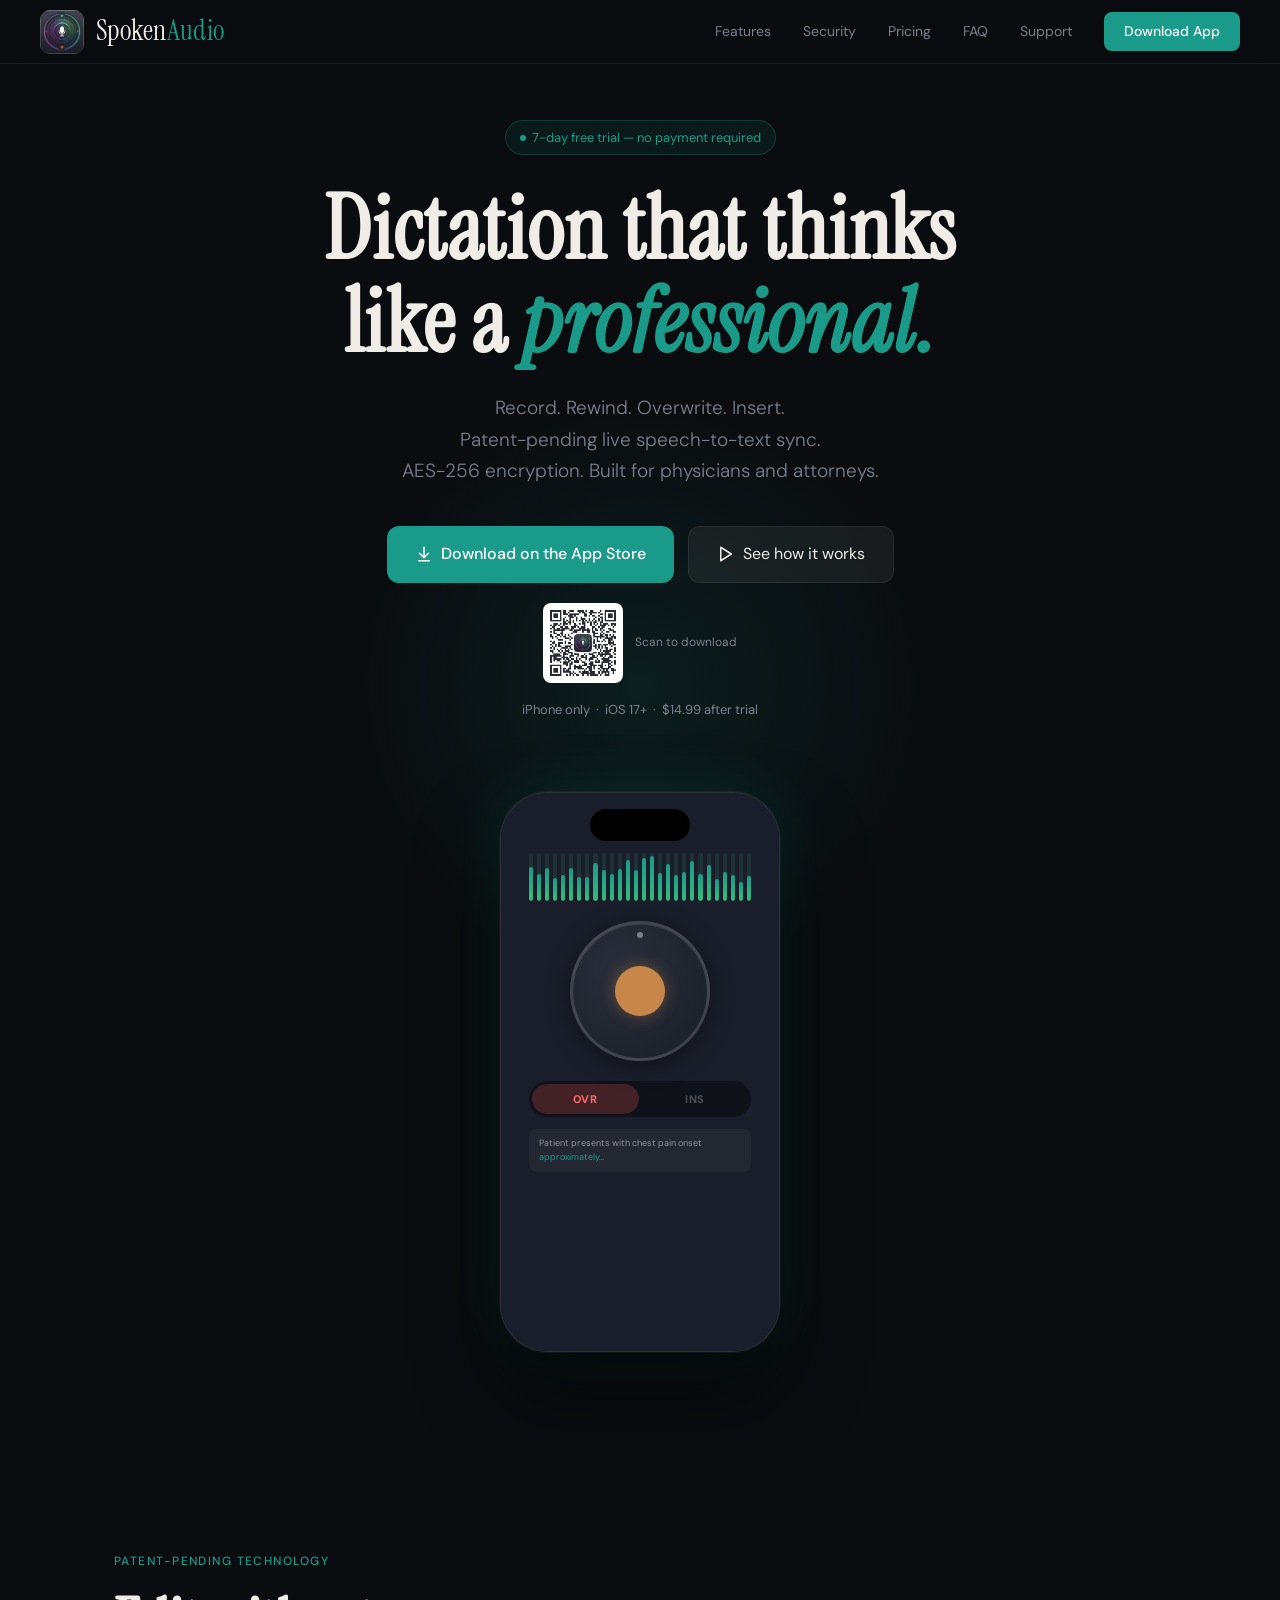
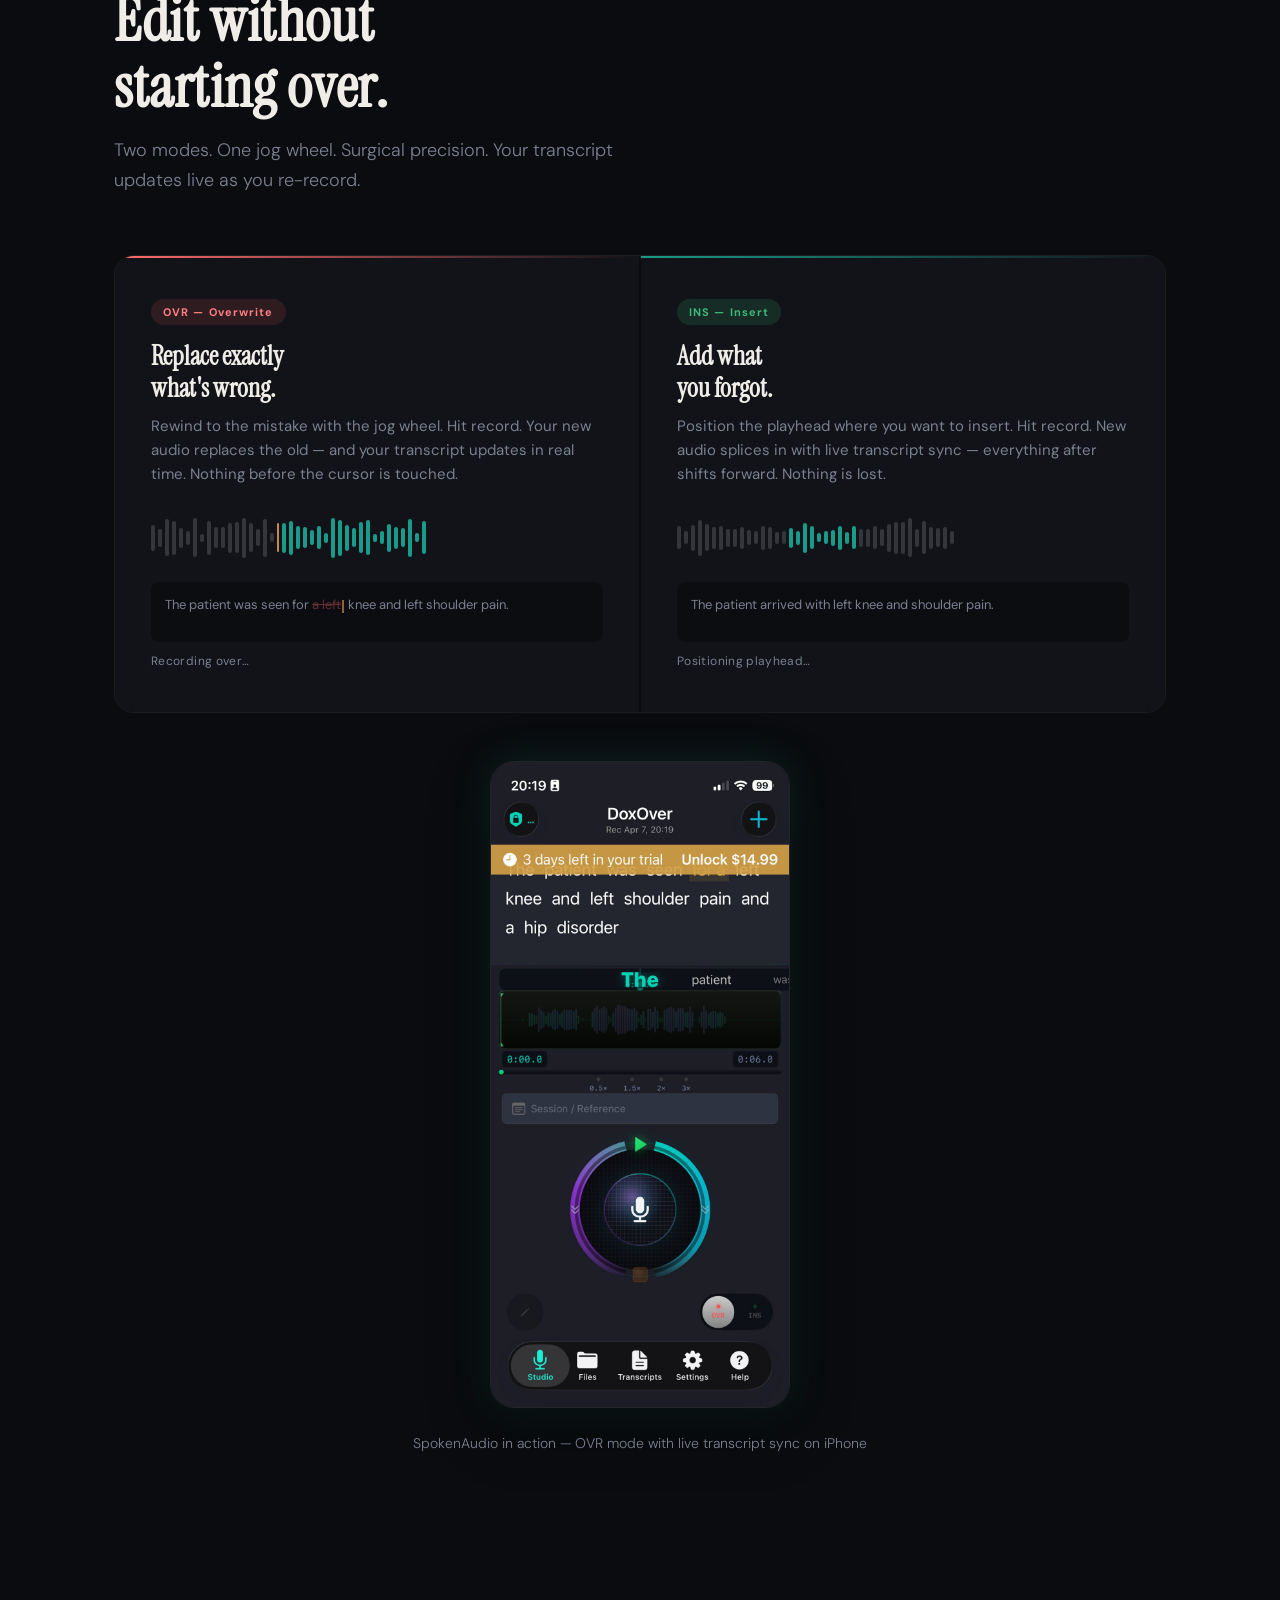
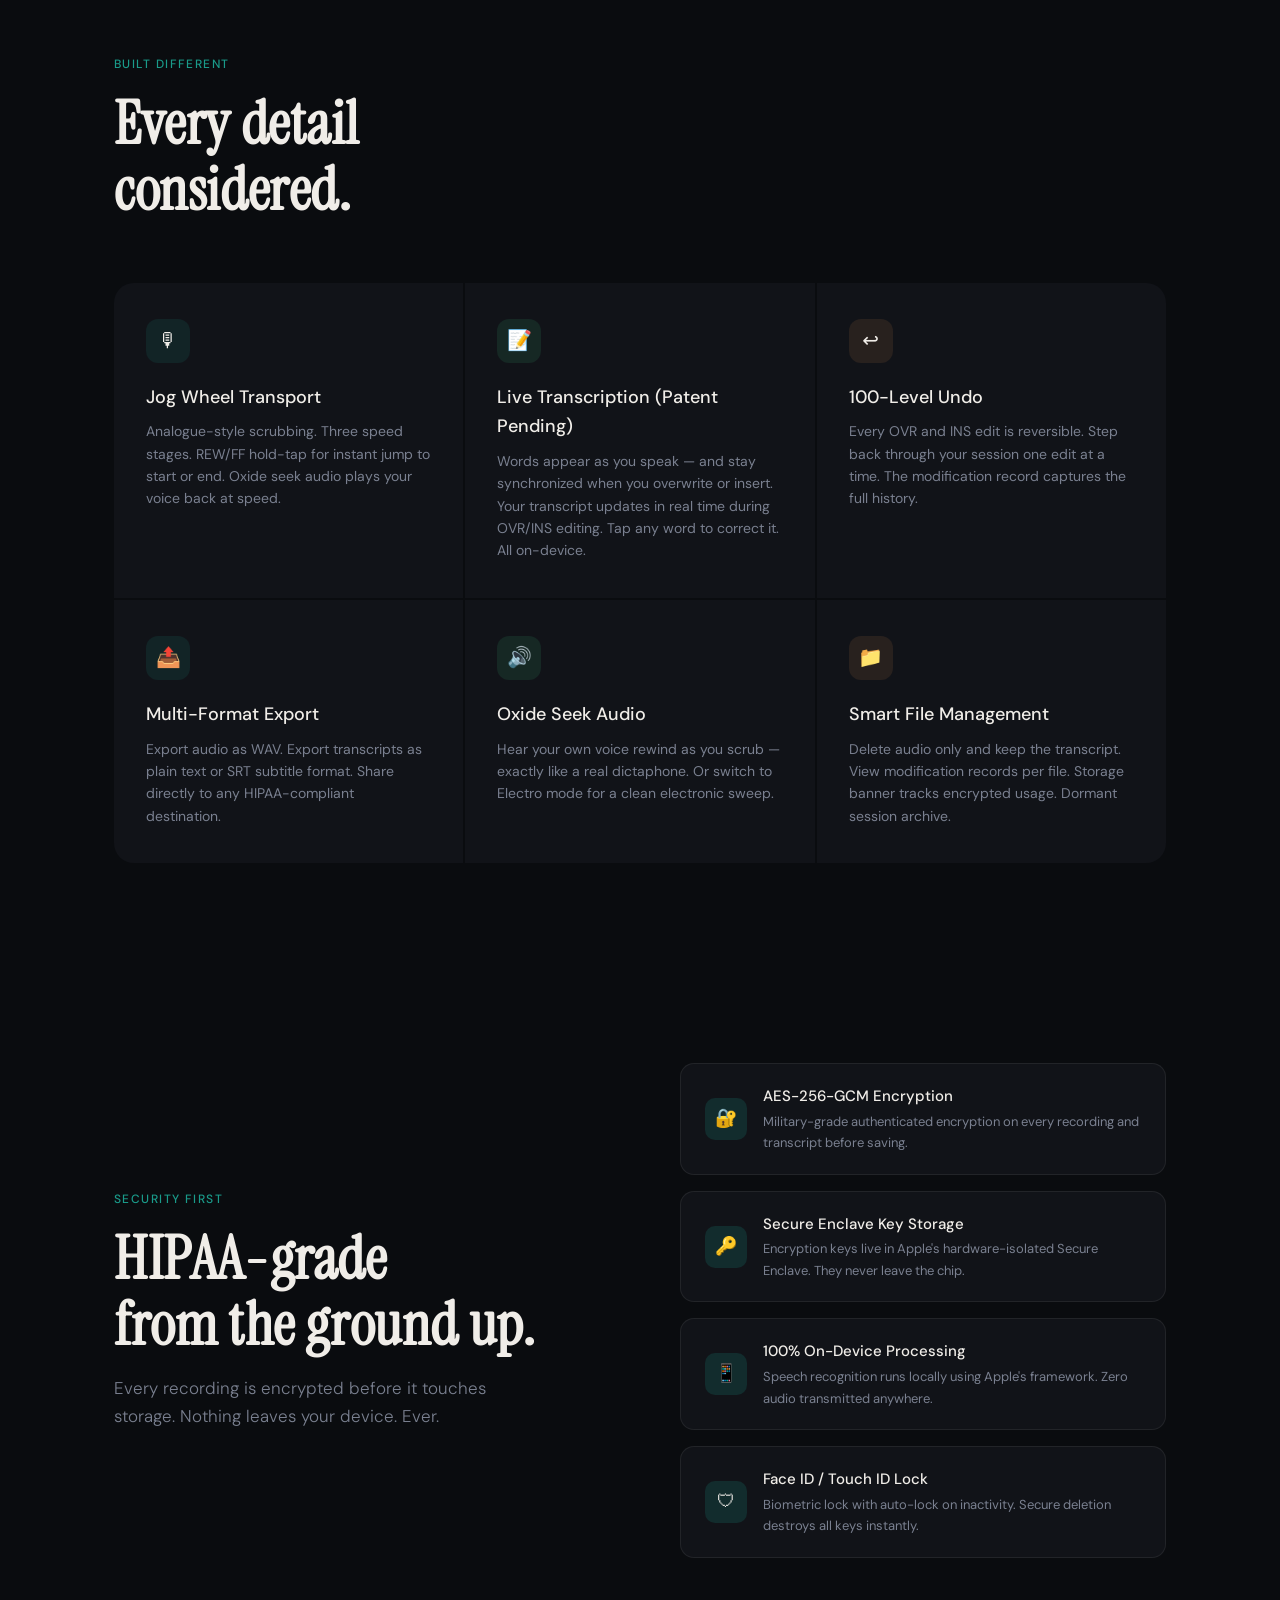
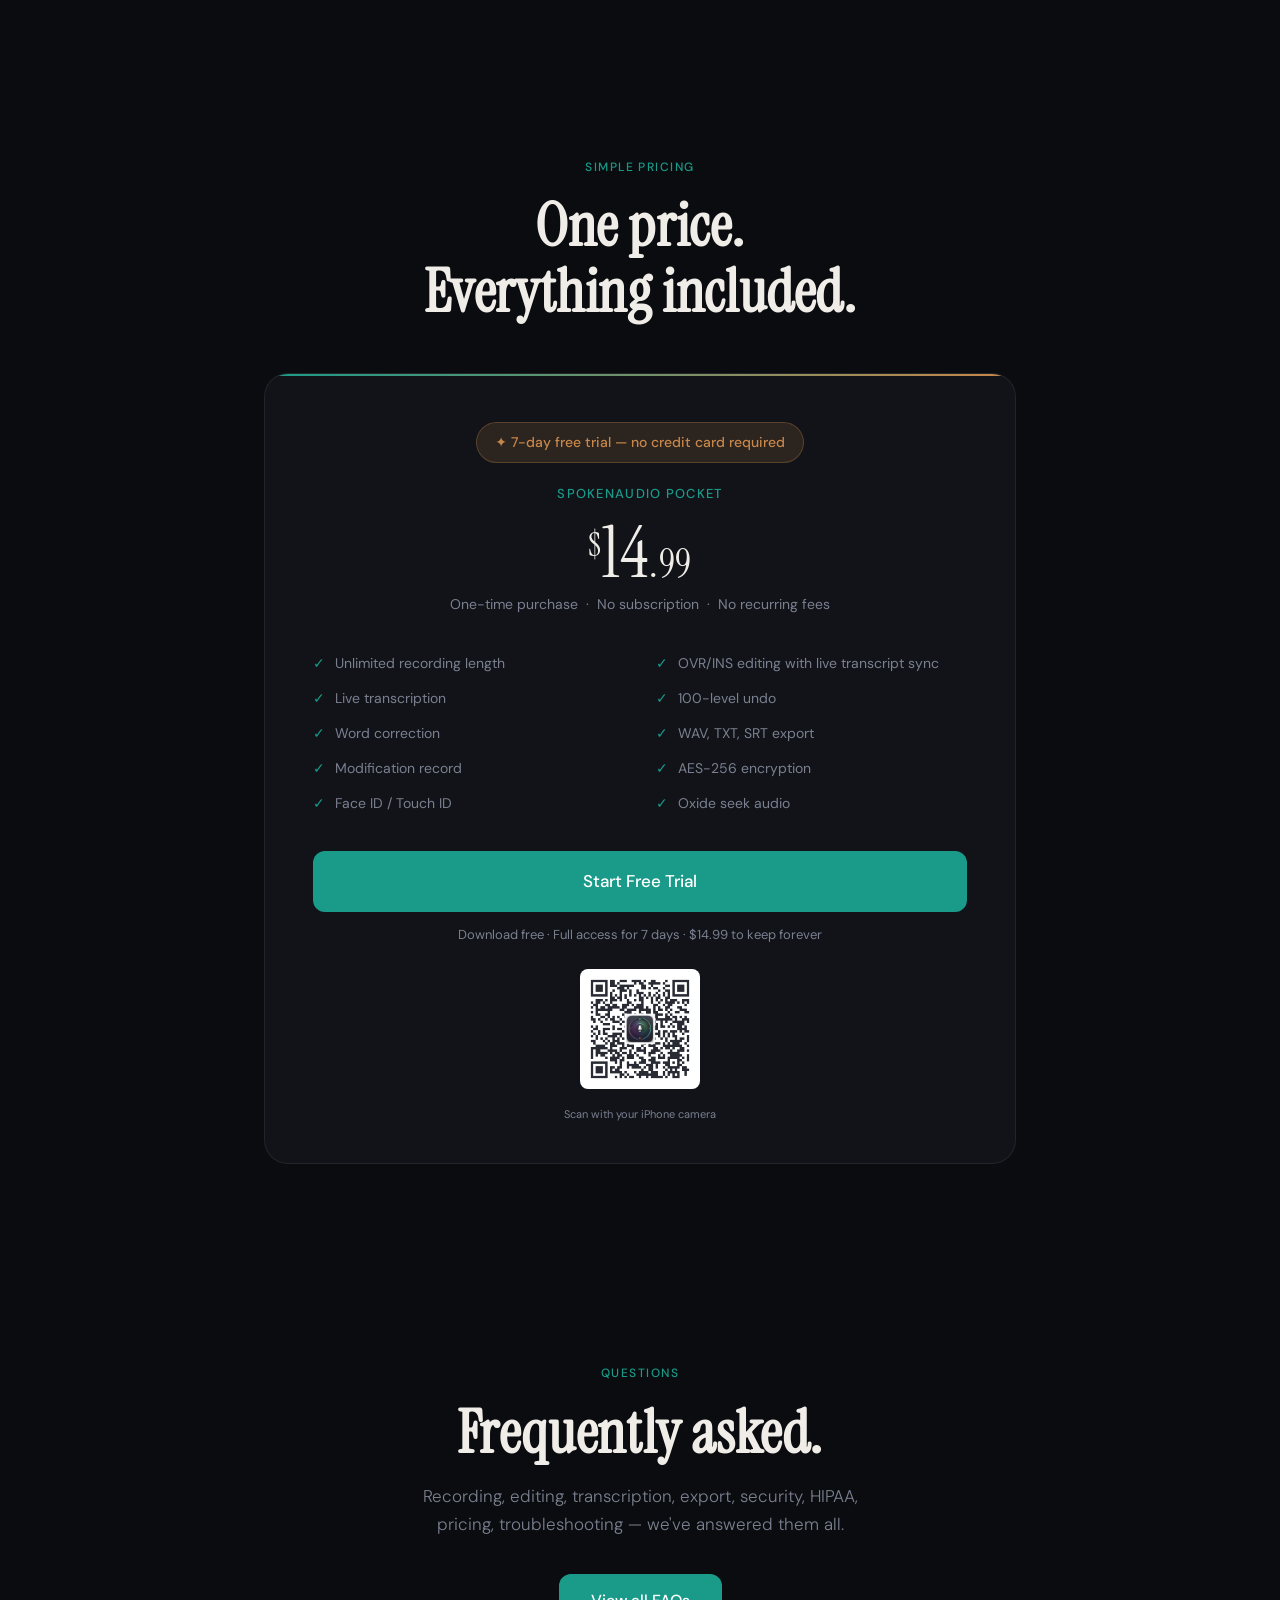
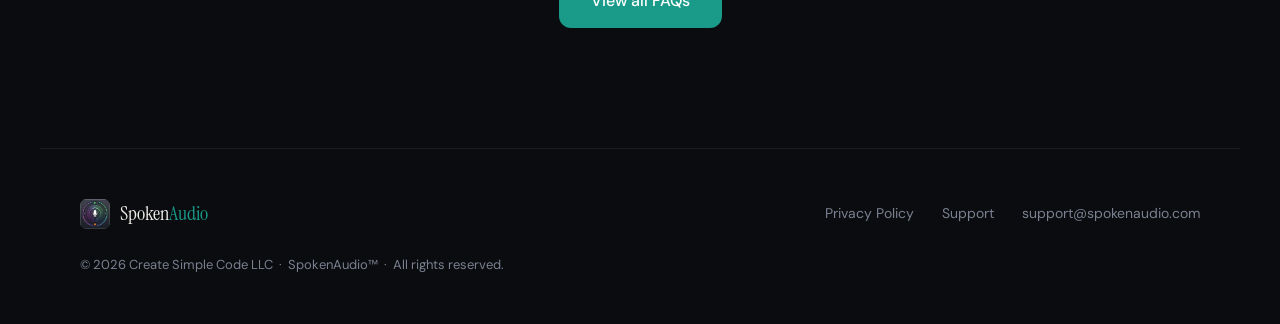
==== index.html @ bec2d65c "Add files via upload" ====
<!DOCTYPE html>
<html lang="en">
<head>
<meta charset="UTF-8">
<meta name="viewport" content="width=device-width, initial-scale=1.0">
<title>SpokenAudio — Secure Dictation & Live Transcript</title>
<meta name="description" content="Professional voice dictation with patent-pending OVR/INS editing, live transcription, and AES-256 encryption. Built for physicians and attorneys. Free 7-day trial.">
<link rel="preconnect" href="https://fonts.googleapis.com">
<link rel="preconnect" href="https://fonts.gstatic.com" crossorigin>
<link href="https://fonts.googleapis.com/css2?family=Instrument+Serif:ital@0;1&family=DM+Sans:ital,opsz,wght@0,9..40,300;0,9..40,400;0,9..40,500;1,9..40,300&display=swap" rel="stylesheet">
<style>
*, *::before, *::after { box-sizing: border-box; margin: 0; padding: 0; }

:root {
  --bg:        #0a0c0f;
  --surface:   #111318;
  --surface2:  #181c24;
  --border:    rgba(255,255,255,0.07);
  --text:      #f0ede8;
  --muted:     #7a8090;
  --teal:      #1a9b8a;
  --teal-glow: rgba(26,155,138,0.18);
  --copper:    #c8874a;
  --copper-glow: rgba(200,135,74,0.15);
  --emerald:   #3db87a;
  --navy:      #1a2b4a;
  --serif:     'Instrument Serif', Georgia, serif;
  --sans:      'DM Sans', system-ui, sans-serif;
}

html { scroll-behavior: smooth; }

body {
  background: var(--bg);
  color: var(--text);
  font-family: var(--sans);
  font-size: 17px;
  line-height: 1.65;
  overflow-x: hidden;
}

/* ── NAV ── */
nav {
  position: fixed; top: 0; left: 0; right: 0; z-index: 100;
  display: flex; align-items: center; justify-content: space-between;
  padding: 0 40px;
  height: 64px;
  background: rgba(10,12,15,0.82);
  backdrop-filter: blur(20px);
  border-bottom: 1px solid var(--border);
}
.nav-logo {
  font-family: var(--serif);
  font-size: 28px;
  color: var(--text);
  text-decoration: none;
  letter-spacing: 0.01em;
  display: flex;
  align-items: center;
  gap: 12px;
}
.nav-logo img {
  width: 44px;
  height: 44px;
  border-radius: 10px;
}
.nav-logo span span { color: var(--teal); }
.nav-links { display: flex; gap: 32px; align-items: center; }
.nav-links a {
  color: var(--muted);
  text-decoration: none;
  font-size: 14px;
  font-weight: 400;
  transition: color 0.2s;
}
.nav-links a:hover { color: var(--text); }
.nav-cta {
  background: var(--teal) !important;
  color: #fff !important;
  padding: 8px 20px;
  border-radius: 8px;
  font-weight: 500 !important;
  font-size: 14px !important;
  transition: opacity 0.2s !important;
}
.nav-cta:hover { opacity: 0.85; }

/* ── HERO ── */
.hero {
  min-height: 100vh;
  display: flex;
  flex-direction: column;
  align-items: center;
  justify-content: center;
  text-align: center;
  padding: 120px 24px 80px;
  position: relative;
  overflow: hidden;
}

.hero-glow {
  position: absolute;
  width: 600px; height: 600px;
  border-radius: 50%;
  background: radial-gradient(circle, rgba(26,155,138,0.12) 0%, transparent 70%);
  top: 50%; left: 50%;
  transform: translate(-50%, -55%);
  pointer-events: none;
}

.hero-badge {
  display: inline-flex;
  align-items: center;
  gap: 6px;
  background: rgba(26,155,138,0.1);
  border: 1px solid rgba(26,155,138,0.25);
  border-radius: 100px;
  padding: 6px 14px;
  font-size: 13px;
  color: var(--teal);
  margin-bottom: 28px;
  animation: fadeUp 0.6s ease both;
}
.hero-badge::before {
  content: '';
  width: 6px; height: 6px;
  border-radius: 50%;
  background: var(--teal);
  animation: pulse 2s infinite;
}
@keyframes pulse {
  0%, 100% { opacity: 1; transform: scale(1); }
  50% { opacity: 0.5; transform: scale(0.8); }
}

h1 {
  font-family: var(--serif);
  font-size: clamp(48px, 7vw, 88px);
  line-height: 1.05;
  letter-spacing: 0.01em;
  color: var(--text);
  max-width: 820px;
  animation: fadeUp 0.7s 0.1s ease both;
}
h1 em {
  font-style: italic;
  color: var(--teal);
}

.hero-sub {
  font-size: 19px;
  color: var(--muted);
  max-width: 540px;
  margin: 24px auto 0;
  font-weight: 300;
  animation: fadeUp 0.7s 0.2s ease both;
}

.hero-actions {
  display: flex;
  gap: 14px;
  margin-top: 40px;
  justify-content: center;
  flex-wrap: wrap;
  animation: fadeUp 0.7s 0.3s ease both;
}

.btn-primary {
  display: inline-flex;
  align-items: center;
  gap: 8px;
  background: var(--teal);
  color: #fff;
  padding: 14px 28px;
  border-radius: 12px;
  font-size: 16px;
  font-weight: 500;
  text-decoration: none;
  transition: transform 0.2s, box-shadow 0.2s;
  box-shadow: 0 0 0 0 var(--teal-glow);
}
.btn-primary:hover {
  transform: translateY(-2px);
  box-shadow: 0 8px 32px rgba(26,155,138,0.3);
}
.btn-secondary {
  display: inline-flex;
  align-items: center;
  gap: 8px;
  background: rgba(255,255,255,0.06);
  border: 1px solid var(--border);
  color: var(--text);
  padding: 14px 28px;
  border-radius: 12px;
  font-size: 16px;
  font-weight: 400;
  text-decoration: none;
  transition: background 0.2s;
}
.btn-secondary:hover { background: rgba(255,255,255,0.1); }

.hero-qr {
  display: flex;
  align-items: center;
  gap: 12px;
  margin-top: 20px;
  animation: fadeUp 0.7s 0.35s ease both;
}
.hero-qr img {
  width: 80px;
  height: 80px;
  border-radius: 8px;
  background: #fff;
  padding: 4px;
}
.hero-qr span {
  font-size: 12px;
  color: var(--muted);
}
@media (max-width: 768px) {
  .hero-qr { display: none; }
}

.hero-note {
  margin-top: 16px;
  font-size: 13px;
  color: var(--muted);
  animation: fadeUp 0.7s 0.4s ease both;
}

/* ── DEVICE MOCKUP ── */
.device-wrap {
  margin-top: 72px;
  position: relative;
  display: flex;
  justify-content: center;
  animation: fadeUp 0.9s 0.4s ease both;
}
.device {
  width: 280px;
  height: 560px;
  background: var(--surface);
  border-radius: 48px;
  border: 1px solid rgba(255,255,255,0.12);
  position: relative;
  overflow: hidden;
  box-shadow:
    0 0 0 1px rgba(255,255,255,0.04),
    0 40px 80px rgba(0,0,0,0.6),
    0 0 60px var(--teal-glow);
}
.device-notch {
  position: absolute;
  top: 16px; left: 50%;
  transform: translateX(-50%);
  width: 100px; height: 32px;
  background: #000;
  border-radius: 100px;
  z-index: 10;
}
.device-screen {
  position: absolute;
  inset: 0;
  background: #1a1e2a;
  display: flex;
  flex-direction: column;
  align-items: center;
  padding-top: 60px;
}

/* VU Meters */
.vu-row {
  display: flex;
  gap: 4px;
  width: 80%;
  margin-bottom: 20px;
}
.vu-bar {
  flex: 1;
  height: 48px;
  background: rgba(61,184,122,0.12);
  border-radius: 3px;
  position: relative;
  overflow: hidden;
}
.vu-fill {
  position: absolute;
  bottom: 0; left: 0; right: 0;
  background: linear-gradient(to top, #3db87a, #1a9b8a);
  border-radius: 3px;
  animation: vu-animate 0.15s ease infinite alternate;
}

/* Jog wheel */
.jog-ring {
  width: 140px; height: 140px;
  border-radius: 50%;
  border: 3px solid rgba(255,255,255,0.15);
  background: radial-gradient(circle at 35% 35%, #2a2e3a, #1a1e28);
  display: flex;
  align-items: center;
  justify-content: center;
  position: relative;
  margin-bottom: 20px;
  box-shadow: 0 4px 24px rgba(0,0,0,0.4), inset 0 1px 0 rgba(255,255,255,0.08);
}
.jog-center {
  width: 50px; height: 50px;
  border-radius: 50%;
  background: var(--copper);
  box-shadow: 0 0 16px rgba(200,135,74,0.4);
}
.jog-dot {
  position: absolute;
  top: 8px; left: 50%; transform: translateX(-50%);
  width: 6px; height: 6px;
  border-radius: 50%;
  background: rgba(255,255,255,0.4);
  animation: jog-spin 4s linear infinite;
  transform-origin: 3px 63px;
}
@keyframes jog-spin { to { transform: rotate(360deg) translateX(-50%); } }

/* OVR/INS toggle */
.ovr-ins {
  display: flex;
  background: rgba(0,0,0,0.4);
  border-radius: 100px;
  padding: 3px;
  gap: 3px;
  width: 80%;
  margin-bottom: 12px;
}
.ovr-btn, .ins-btn {
  flex: 1;
  text-align: center;
  padding: 6px 0;
  border-radius: 100px;
  font-size: 11px;
  font-weight: 700;
  letter-spacing: 0.05em;
  transition: all 0.3s;
}
.ovr-btn.active {
  background: rgba(220,80,80,0.25);
  color: #ff6b6b;
}
.ins-btn.active {
  background: rgba(61,184,122,0.25);
  color: #3db87a;
}
.ovr-btn:not(.active), .ins-btn:not(.active) {
  color: rgba(255,255,255,0.25);
}

/* Live transcript strip */
.transcript-strip {
  width: 80%;
  background: rgba(255,255,255,0.04);
  border-radius: 8px;
  padding: 8px 10px;
  font-size: 9px;
  color: rgba(255,255,255,0.5);
  line-height: 1.5;
  text-align: left;
}
.transcript-strip .word { display: inline; }
.transcript-strip .word.pending {
  color: var(--teal);
  animation: blink 1s ease infinite;
}
@keyframes blink { 50% { opacity: 0.4; } }

@keyframes fadeUp {
  from { opacity: 0; transform: translateY(20px); }
  to   { opacity: 1; transform: translateY(0); }
}

/* ── OVR/INS DEMO ── */
.demo-section {
  padding: 120px 24px;
  max-width: 1100px;
  margin: 0 auto;
}
.section-label {
  font-size: 12px;
  font-weight: 500;
  letter-spacing: 0.12em;
  text-transform: uppercase;
  color: var(--teal);
  margin-bottom: 16px;
}
.section-title {
  font-family: var(--serif);
  font-size: clamp(36px, 5vw, 60px);
  line-height: 1.1;
  letter-spacing: 0.01em;
  margin-bottom: 16px;
}
.section-sub {
  font-size: 18px;
  color: var(--muted);
  max-width: 500px;
  font-weight: 300;
}

.demo-grid {
  display: grid;
  grid-template-columns: 1fr 1fr;
  gap: 2px;
  margin-top: 60px;
  border-radius: 20px;
  overflow: hidden;
  border: 1px solid var(--border);
}
.demo-card {
  background: var(--surface);
  padding: 40px 36px;
  position: relative;
  overflow: hidden;
}
.demo-card::before {
  content: '';
  position: absolute;
  top: 0; left: 0; right: 0;
  height: 2px;
}
.demo-card.ovr::before { background: linear-gradient(90deg, #ff6b6b, transparent); }
.demo-card.ins::before { background: linear-gradient(90deg, var(--teal), transparent); }

.demo-mode-badge {
  display: inline-block;
  padding: 4px 12px;
  border-radius: 100px;
  font-size: 11px;
  font-weight: 700;
  letter-spacing: 0.1em;
  margin-bottom: 16px;
}
.ovr .demo-mode-badge { background: rgba(220,80,80,0.15); color: #ff8080; }
.ins .demo-mode-badge { background: rgba(61,184,122,0.15); color: #3db87a; }

.demo-card h3 {
  font-family: var(--serif);
  font-size: 26px;
  margin-bottom: 10px;
  line-height: 1.2;
}
.demo-card p { color: var(--muted); font-size: 15px; line-height: 1.6; margin-bottom: 28px; }

/* Animated waveform visualization */
.waveform {
  display: flex;
  align-items: center;
  gap: 3px;
  height: 48px;
  margin-bottom: 20px;
}
.wave-bar {
  width: 4px;
  background: rgba(255,255,255,0.15);
  border-radius: 2px;
  transition: height 0.3s ease, background 0.3s;
}
.wave-bar.old { background: rgba(255,255,255,0.15); }
.wave-bar.new { background: var(--teal); }
.wave-bar.removed { background: rgba(220,80,80,0.4); }
.wave-bar.cursor {
  background: var(--copper);
  width: 2px;
  animation: cursor-blink 0.8s infinite;
}
@keyframes cursor-blink { 50% { opacity: 0; } }

/* Text animation */
.demo-text-wrap {
  background: rgba(0,0,0,0.3);
  border-radius: 8px;
  padding: 12px 14px;
  font-size: 13px;
  line-height: 1.7;
  color: var(--muted);
  min-height: 60px;
}
.demo-text-wrap .word { display: inline; transition: all 0.3s; }
.demo-text-wrap .word.replaced { color: var(--emerald); font-weight: 500; }
.demo-text-wrap .word.error { color: #ff6b6b; opacity: 0.7; }
.demo-text-wrap .word.struck { color: #ff6b6b; text-decoration: line-through; opacity: 0.5; }
.demo-text-wrap .word.inserted { color: var(--emerald); font-weight: 500; }

.demo-text-wrap .typing-cursor {
  display: inline-block;
  width: 2px;
  height: 1em;
  background: var(--copper);
  vertical-align: text-bottom;
  margin: 0 1px;
  animation: cursor-blink 0.6s infinite;
}
@keyframes cursor-blink { 0%,100%{opacity:1} 50%{opacity:0} }

.demo-status {
  margin-top: 10px;
  font-size: 12px;
  color: var(--muted);
  letter-spacing: 0.03em;
  min-height: 18px;
}

.demo-screenshot {
  margin-top: 48px;
  text-align: center;
}
.demo-screenshot img {
  max-width: 300px;
  width: 100%;
  border-radius: 24px;
  border: 1px solid rgba(255,255,255,0.1);
  box-shadow: 0 20px 60px rgba(0,0,0,0.4), 0 0 40px var(--teal-glow);
}
.demo-screenshot-caption {
  margin-top: 16px;
  font-size: 14px;
  color: var(--muted);
  font-weight: 300;
}

/* ── FEATURES GRID ── */
.features-section {
  padding: 80px 24px 120px;
  max-width: 1100px;
  margin: 0 auto;
}
.features-grid {
  display: grid;
  grid-template-columns: repeat(3, 1fr);
  gap: 2px;
  margin-top: 60px;
}
.feature-card {
  background: var(--surface);
  padding: 36px 32px;
  position: relative;
  overflow: hidden;
  transition: background 0.3s;
}
.feature-card:hover { background: var(--surface2); }
.feature-card:first-child { border-radius: 20px 0 0 0; }
.feature-card:nth-child(3) { border-radius: 0 20px 0 0; }
.feature-card:nth-child(4) { border-radius: 0 0 0 20px; }
.feature-card:last-child { border-radius: 0 0 20px 0; }

.feature-icon {
  width: 44px; height: 44px;
  border-radius: 12px;
  display: flex; align-items: center; justify-content: center;
  margin-bottom: 20px;
  font-size: 20px;
}
.feature-card h3 { font-size: 18px; font-weight: 500; margin-bottom: 8px; }
.feature-card p { color: var(--muted); font-size: 14px; line-height: 1.6; }

/* ── SECURITY SECTION ── */
.security-section {
  padding: 80px 24px 120px;
  max-width: 1100px;
  margin: 0 auto;
  display: grid;
  grid-template-columns: 1fr 1fr;
  gap: 80px;
  align-items: center;
}
.security-badges {
  display: flex;
  flex-direction: column;
  gap: 16px;
}
.security-badge {
  display: flex;
  align-items: center;
  gap: 16px;
  background: var(--surface);
  border: 1px solid var(--border);
  border-radius: 14px;
  padding: 20px 24px;
  transition: border-color 0.3s;
}
.security-badge:hover { border-color: rgba(26,155,138,0.3); }
.security-badge-icon {
  width: 42px; height: 42px;
  border-radius: 10px;
  background: var(--teal-glow);
  display: flex; align-items: center; justify-content: center;
  font-size: 18px;
  flex-shrink: 0;
}
.security-badge h4 { font-size: 15px; font-weight: 500; margin-bottom: 2px; }
.security-badge p { color: var(--muted); font-size: 13px; }

/* ── PRICING ── */
.pricing-section {
  padding: 80px 24px 120px;
  max-width: 800px;
  margin: 0 auto;
  text-align: center;
}
.pricing-card {
  background: var(--surface);
  border: 1px solid var(--border);
  border-radius: 24px;
  padding: 48px 48px 40px;
  margin-top: 48px;
  position: relative;
  overflow: hidden;
}
.pricing-card::before {
  content: '';
  position: absolute;
  top: 0; left: 0; right: 0;
  height: 2px;
  background: linear-gradient(90deg, var(--teal), var(--copper));
}
.pricing-tier {
  font-size: 13px;
  font-weight: 500;
  letter-spacing: 0.1em;
  text-transform: uppercase;
  color: var(--teal);
  margin-bottom: 12px;
}
.pricing-price {
  font-family: var(--serif);
  font-size: 72px;
  line-height: 1;
  letter-spacing: 0.01em;
  color: var(--text);
  margin-bottom: 4px;
}
.pricing-price sup { font-size: 32px; vertical-align: top; margin-top: 12px; display: inline-block; }
.pricing-note { color: var(--muted); font-size: 14px; margin-bottom: 36px; }
.pricing-features {
  list-style: none;
  text-align: left;
  display: grid;
  grid-template-columns: 1fr 1fr;
  gap: 12px 32px;
  margin-bottom: 36px;
}
.pricing-features li {
  display: flex;
  align-items: center;
  gap: 10px;
  font-size: 14px;
  color: var(--muted);
}
.pricing-features li::before {
  content: '✓';
  color: var(--teal);
  font-weight: 600;
  flex-shrink: 0;
}
.trial-badge {
  display: inline-block;
  background: var(--copper-glow);
  border: 1px solid rgba(200,135,74,0.3);
  color: var(--copper);
  padding: 8px 18px;
  border-radius: 100px;
  font-size: 14px;
  font-weight: 500;
  margin-bottom: 20px;
}

/* ── FAQ ── */
.faq-section {
  padding: 80px 24px 120px;
  max-width: 720px;
  margin: 0 auto;
}
.faq-item {
  border-bottom: 1px solid var(--border);
  overflow: hidden;
}
.faq-q {
  width: 100%;
  background: none;
  border: none;
  color: var(--text);
  font-family: var(--sans);
  font-size: 16px;
  font-weight: 500;
  text-align: left;
  padding: 24px 0;
  cursor: pointer;
  display: flex;
  justify-content: space-between;
  align-items: center;
  gap: 16px;
  transition: color 0.2s;
}
.faq-q:hover { color: var(--teal); }
.faq-arrow {
  width: 24px; height: 24px;
  border-radius: 50%;
  border: 1px solid var(--border);
  display: flex; align-items: center; justify-content: center;
  flex-shrink: 0;
  font-size: 12px;
  transition: transform 0.3s, background 0.2s;
}
.faq-item.open .faq-arrow { transform: rotate(180deg); background: var(--teal-glow); }
.faq-a {
  max-height: 0;
  overflow: hidden;
  transition: max-height 0.4s ease, padding 0.3s;
  color: var(--muted);
  font-size: 15px;
  line-height: 1.7;
}
.faq-item.open .faq-a { max-height: 300px; padding-bottom: 24px; }

/* ── FOOTER ── */
footer {
  border-top: 1px solid var(--border);
  padding: 48px 40px;
  display: flex;
  justify-content: space-between;
  align-items: center;
  flex-wrap: wrap;
  gap: 24px;
  max-width: 1200px;
  margin: 0 auto;
}
.footer-logo {
  font-family: var(--serif);
  font-size: 20px;
  color: var(--text);
  text-decoration: none;
  display: flex;
  align-items: center;
  gap: 10px;
}
.footer-logo img {
  width: 30px;
  height: 30px;
  border-radius: 7px;
}
.footer-logo span span { color: var(--teal); }
.footer-links { display: flex; gap: 28px; flex-wrap: wrap; }
.footer-links a {
  color: var(--muted);
  text-decoration: none;
  font-size: 14px;
  transition: color 0.2s;
}
.footer-links a:hover { color: var(--text); }
.footer-copy { color: var(--muted); font-size: 13px; width: 100%; }

/* ── SUPPORT CHAT PLACEHOLDER ── */
.chat-fab {
  position: fixed;
  bottom: 28px; right: 28px;
  width: 56px; height: 56px;
  background: var(--teal);
  border-radius: 50%;
  display: flex; align-items: center; justify-content: center;
  cursor: pointer;
  box-shadow: 0 4px 24px rgba(26,155,138,0.4);
  z-index: 200;
  transition: transform 0.2s;
  border: none;
  color: white;
  font-size: 22px;
}
.chat-fab:hover { transform: scale(1.08); }

/* ── SCROLL REVEAL ── */
.reveal {
  opacity: 0;
  transform: translateY(30px);
  transition: opacity 0.7s ease, transform 0.7s ease;
}
.reveal.visible {
  opacity: 1;
  transform: translateY(0);
}

/* ── RESPONSIVE ── */
@media (max-width: 768px) {
  nav { padding: 0 20px; }
  .nav-links { display: none; }
  .demo-grid, .features-grid, .security-section { grid-template-columns: 1fr; }
  .pricing-features { grid-template-columns: 1fr; }
  .security-section { gap: 48px; }
  footer { flex-direction: column; align-items: flex-start; }
}
</style>
</head>
<body>

<!-- NAV -->
<nav>
  <a href="#" class="nav-logo"><img src="spokenaudio-icon.png" alt="SpokenAudio icon"><span class="nav-logo-text">Spoken<span>Audio</span></span></a>
  <div class="nav-links">
    <a href="#features">Features</a>
    <a href="#security">Security</a>
    <a href="#pricing">Pricing</a>
    <a href="/faq">FAQ</a>
    <a href="/support">Support</a>
    <a href="https://apps.apple.com/app/doxover/id6761037168" class="nav-cta">Download App</a>
  </div>
</nav>

<!-- HERO -->
<section class="hero">
  <div class="hero-glow"></div>

  <div class="hero-badge">7-day free trial — no payment required</div>

  <h1>Dictation that thinks<br>like a <em>professional.</em></h1>

  <p class="hero-sub">
    Record. Rewind. Overwrite. Insert.<br>
    Patent-pending live speech-to-text sync.<br>
    AES-256 encryption. Built for physicians and attorneys.
  </p>

  <div class="hero-actions">
    <a href="https://apps.apple.com/app/doxover/id6761037168" class="btn-primary">
      <svg width="18" height="18" viewBox="0 0 24 24" fill="none" stroke="currentColor" stroke-width="2" stroke-linecap="round" stroke-linejoin="round"><path d="M12 17V3M6 11l6 6 6-6"/><path d="M19 21H5"/></svg>
      Download on the App Store
    </a>
    <a href="#demo" class="btn-secondary">
      <svg width="18" height="18" viewBox="0 0 24 24" fill="none" stroke="currentColor" stroke-width="2" stroke-linecap="round" stroke-linejoin="round"><polygon points="5 3 19 12 5 21 5 3"/></svg>
      See how it works
    </a>
  </div>

  <!-- QR code — desktop only (mobile visitors tap the button directly) -->
  <div class="hero-qr">
    <img src="spokenaudio-qr.png" alt="Scan to download SpokenAudio">
    <span>Scan to download</span>
  </div>

  <p class="hero-note">iPhone only &nbsp;·&nbsp; iOS 17+ &nbsp;·&nbsp; $14.99 after trial</p>

  <!-- Phone mockup -->
  <div class="device-wrap">
    <div class="device">
      <div class="device-notch"></div>
      <div class="device-screen">
        <!-- VU Meters -->
        <div class="vu-row" id="vu-row"></div>
        <!-- Jog wheel -->
        <div class="jog-ring">
          <div class="jog-dot"></div>
          <div class="jog-center"></div>
        </div>
        <!-- OVR/INS toggle -->
        <div class="ovr-ins" id="toggle">
          <div class="ovr-btn active" id="ovr-btn">OVR</div>
          <div class="ins-btn" id="ins-btn">INS</div>
        </div>
        <!-- Live transcript -->
        <div class="transcript-strip">
          Patient presents with
          <span class="word">chest</span>
          <span class="word">pain</span>
          <span class="word">onset</span>
          <span class="word pending" id="pending-word">approximately…</span>
        </div>
      </div>
    </div>
  </div>
</section>

<!-- OVR/INS DEMO -->
<section class="demo-section" id="demo">
  <div class="reveal">
    <div class="section-label">Patent-Pending Technology</div>
    <h2 class="section-title">Edit without<br>starting over.</h2>
    <p class="section-sub">Two modes. One jog wheel. Surgical precision. Your transcript updates live as you re-record.</p>
  </div>

  <div class="demo-grid reveal">
    <!-- OVR Card -->
    <div class="demo-card ovr">
      <div class="demo-mode-badge">OVR — Overwrite</div>
      <h3>Replace exactly<br>what's wrong.</h3>
      <p>Rewind to the mistake with the jog wheel. Hit record. Your new audio replaces the old — and your transcript updates in real time. Nothing before the cursor is touched.</p>

      <!-- Animated waveform -->
      <div class="waveform" id="ovr-wave"></div>

      <div class="demo-text-wrap" id="ovr-text">
        <span class="word">The patient was seen for </span><span id="ovr-target" class="word error">a left</span><span class="word"> knee and left shoulder pain.</span>
      </div>
      <div class="demo-status" id="ovr-status">Rewinding to mistake…</div>
    </div>

    <!-- INS Card -->
    <div class="demo-card ins">
      <div class="demo-mode-badge">INS — Insert</div>
      <h3>Add what<br>you forgot.</h3>
      <p>Position the playhead where you want to insert. Hit record. New audio splices in with live transcript sync — everything after shifts forward. Nothing is lost.</p>

      <div class="waveform" id="ins-wave"></div>

      <div class="demo-text-wrap" id="ins-text">
        <span class="word">The patient arrived with left knee and </span><span id="ins-target"></span><span class="word" id="ins-after">shoulder pain.</span>
      </div>
      <div class="demo-status" id="ins-status">Positioning playhead…</div>
    </div>
  </div>

  <!-- Real app screenshot -->
  <div class="demo-screenshot reveal">
    <img src="spokenaudio-app-screenshot.png" alt="SpokenAudio app showing OVR mode with live transcript, jog wheel, and waveform" loading="lazy">
    <p class="demo-screenshot-caption">SpokenAudio in action — OVR mode with live transcript sync on iPhone</p>
  </div>
</section>

<!-- FEATURES -->
<section class="features-section" id="features">
  <div class="reveal">
    <div class="section-label">Built Different</div>
    <h2 class="section-title">Every detail<br>considered.</h2>
  </div>

  <div class="features-grid reveal">
    <div class="feature-card">
      <div class="feature-icon" style="background:rgba(26,155,138,0.12)">🎙</div>
      <h3>Jog Wheel Transport</h3>
      <p>Analogue-style scrubbing. Three speed stages. REW/FF hold-tap for instant jump to start or end. Oxide seek audio plays your voice back at speed.</p>
    </div>
    <div class="feature-card">
      <div class="feature-icon" style="background:rgba(61,184,122,0.12)">📝</div>
      <h3>Live Transcription (Patent Pending)</h3>
      <p>Words appear as you speak — and stay synchronized when you overwrite or insert. Your transcript updates in real time during OVR/INS editing. Tap any word to correct it. All on-device.</p>
    </div>
    <div class="feature-card">
      <div class="feature-icon" style="background:rgba(200,135,74,0.12)">↩</div>
      <h3>100-Level Undo</h3>
      <p>Every OVR and INS edit is reversible. Step back through your session one edit at a time. The modification record captures the full history.</p>
    </div>
    <div class="feature-card">
      <div class="feature-icon" style="background:rgba(26,155,138,0.12)">📤</div>
      <h3>Multi-Format Export</h3>
      <p>Export audio as WAV. Export transcripts as plain text or SRT subtitle format. Share directly to any HIPAA-compliant destination.</p>
    </div>
    <div class="feature-card">
      <div class="feature-icon" style="background:rgba(61,184,122,0.12)">🔊</div>
      <h3>Oxide Seek Audio</h3>
      <p>Hear your own voice rewind as you scrub — exactly like a real dictaphone. Or switch to Electro mode for a clean electronic sweep.</p>
    </div>
    <div class="feature-card">
      <div class="feature-icon" style="background:rgba(200,135,74,0.12)">📁</div>
      <h3>Smart File Management</h3>
      <p>Delete audio only and keep the transcript. View modification records per file. Storage banner tracks encrypted usage. Dormant session archive.</p>
    </div>
  </div>
</section>

<!-- SECURITY -->
<section class="security-section" id="security">
  <div class="reveal">
    <div class="section-label">Security First</div>
    <h2 class="section-title">HIPAA-grade<br>from the ground up.</h2>
    <p style="color:var(--muted);font-size:17px;font-weight:300;margin-top:16px;max-width:400px">Every recording is encrypted before it touches storage. Nothing leaves your device. Ever.</p>
  </div>
  <div class="security-badges reveal">
    <div class="security-badge">
      <div class="security-badge-icon">🔐</div>
      <div>
        <h4>AES-256-GCM Encryption</h4>
        <p>Military-grade authenticated encryption on every recording and transcript before saving.</p>
      </div>
    </div>
    <div class="security-badge">
      <div class="security-badge-icon">🔑</div>
      <div>
        <h4>Secure Enclave Key Storage</h4>
        <p>Encryption keys live in Apple's hardware-isolated Secure Enclave. They never leave the chip.</p>
      </div>
    </div>
    <div class="security-badge">
      <div class="security-badge-icon">📱</div>
      <div>
        <h4>100% On-Device Processing</h4>
        <p>Speech recognition runs locally using Apple's framework. Zero audio transmitted anywhere.</p>
      </div>
    </div>
    <div class="security-badge">
      <div class="security-badge-icon">🛡</div>
      <div>
        <h4>Face ID / Touch ID Lock</h4>
        <p>Biometric lock with auto-lock on inactivity. Secure deletion destroys all keys instantly.</p>
      </div>
    </div>
  </div>
</section>

<!-- PRICING -->
<section class="pricing-section" id="pricing">
  <div class="reveal">
    <div class="section-label">Simple Pricing</div>
    <h2 class="section-title">One price.<br>Everything included.</h2>
  </div>

  <div class="pricing-card reveal">
    <div class="trial-badge">✦ 7-day free trial — no credit card required</div>
    <div class="pricing-tier">SpokenAudio Pocket</div>
    <div class="pricing-price"><sup>$</sup>14<span style="font-size:40px">.99</span></div>
    <div class="pricing-note">One-time purchase &nbsp;·&nbsp; No subscription &nbsp;·&nbsp; No recurring fees</div>

    <ul class="pricing-features">
      <li>Unlimited recording length</li>
      <li>OVR/INS editing with live transcript sync</li>
      <li>Live transcription</li>
      <li>100-level undo</li>
      <li>Word correction</li>
      <li>WAV, TXT, SRT export</li>
      <li>Modification record</li>
      <li>AES-256 encryption</li>
      <li>Face ID / Touch ID</li>
      <li>Oxide seek audio</li>
    </ul>

    <a href="https://apps.apple.com/app/doxover/id6761037168" class="btn-primary" style="width:100%;justify-content:center;font-size:17px;padding:16px">
      Start Free Trial
    </a>
    <p style="margin-top:12px;font-size:13px;color:var(--muted)">Download free · Full access for 7 days · $14.99 to keep forever</p>

    <!-- QR Code -->
    <div style="margin-top:24px;text-align:center">
      <img src="spokenaudio-qr.png" alt="Scan to download SpokenAudio" style="width:120px;height:120px;border-radius:8px;background:#fff;padding:6px">
      <p style="margin-top:8px;font-size:11px;color:var(--muted)">Scan with your iPhone camera</p>
    </div>
  </div>
</section>

<!-- FAQ -->
<section class="faq-section" id="faq">
  <div class="reveal" style="text-align:center">
    <div class="section-label">Questions</div>
    <h2 class="section-title">Frequently asked.</h2>
    <p style="color:var(--muted);font-size:17px;font-weight:300;margin:16px auto 36px;max-width:480px">Recording, editing, transcription, export, security, HIPAA, pricing, troubleshooting — we've answered them all.</p>
    <a href="/faq" class="btn-primary" style="font-size:16px;padding:14px 32px">
      View all FAQs
    </a>
  </div>
</section>

<!-- FOOTER -->
<footer>
  <a href="#" class="footer-logo"><img src="spokenaudio-icon.png" alt="SpokenAudio icon"><span class="footer-logo-text">Spoken<span>Audio</span></span></a>
  <div class="footer-links">
    <a href="/privacy">Privacy Policy</a>
    <a href="/support">Support</a>
    <a href="mailto:support@spokenaudio.com">support@spokenaudio.com</a>
  </div>
  <p class="footer-copy">© 2026 Create Simple Code LLC &nbsp;·&nbsp; SpokenAudio™ &nbsp;·&nbsp; All rights reserved.</p>
</footer>

<!-- Support chat FAB (replace with Tidio/Crisp script) -->

<script>
// ── VU METERS ──
const vuRow = document.getElementById('vu-row');
const vuCount = 28;
const vus = [];
for (let i = 0; i < vuCount; i++) {
  const bar = document.createElement('div');
  bar.className = 'vu-bar';
  const fill = document.createElement('div');
  fill.className = 'vu-fill';
  fill.style.height = '30%';
  bar.appendChild(fill);
  vuRow.appendChild(bar);
  vus.push(fill);
}
function animateVU() {
  vus.forEach((fill, i) => {
    const center = vuCount / 2;
    const dist = Math.abs(i - center) / center;
    const base = (1 - dist * 0.4) * 0.6;
    const h = (base + Math.random() * 0.35) * 100;
    fill.style.height = Math.min(95, h) + '%';
  });
}
setInterval(animateVU, 120);

// ── OVR/INS TOGGLE ANIMATION ──
let isOVR = true;
setInterval(() => {
  isOVR = !isOVR;
  document.getElementById('ovr-btn').className = 'ovr-btn' + (isOVR ? ' active' : '');
  document.getElementById('ins-btn').className = 'ins-btn' + (!isOVR ? ' active' : '');
}, 3000);

// ── PENDING WORD ──
const words = ['three…', 'approximately…', 'two…', 'several…'];
let wi = 0;
setInterval(() => {
  wi = (wi + 1) % words.length;
  document.getElementById('pending-word').textContent = words[wi];
}, 2000);

// ── WAVEFORM BARS ──
function buildWave(id, count, pattern) {
  const el = document.getElementById(id);
  for (let i = 0; i < count; i++) {
    const b = document.createElement('div');
    b.className = 'wave-bar ' + (pattern[i] || 'old');
    const h = 8 + Math.random() * 32;
    b.style.height = h + 'px';
    el.appendChild(b);
  }
}
// OVR: shows old audio, cursor, then new audio
buildWave('ovr-wave', 40, Object.fromEntries(
  [...Array(40)].map((_, i) => [i, i < 18 ? 'old' : i === 18 ? 'cursor' : 'new'])
));
// INS: shows original with gap and inserted content
buildWave('ins-wave', 40, Object.fromEntries(
  [...Array(40)].map((_, i) => [i, i < 16 ? 'old' : i < 26 ? 'new' : 'old'])
));

// Animate OVR text — word-by-word typing
function runOvrAnim() {
  const target = document.getElementById('ovr-target');
  const status = document.getElementById('ovr-status');
  const ovrWords = ['right', ' hip', ' and', ' right'];
  if (!target || !status) return;

  // Phase 1: show error state
  target.className = 'word error';
  target.textContent = 'a left';
  status.textContent = 'Rewinding to mistake…';

  // Phase 2: strikethrough + cursor
  setTimeout(() => {
    target.innerHTML = '<span class="word struck">a left</span><span class="typing-cursor"></span>';
    status.textContent = 'Recording over…';
  }, 1500);

  // Phase 3: type words one at a time
  let i = 0;
  function typeNext() {
    if (i >= ovrWords.length) {
      setTimeout(() => {
        target.innerHTML = '<span class="word replaced">right hip and right</span>';
        status.textContent = 'Transcript synced with audio ✓';
        setTimeout(runOvrAnim, 3500);
      }, 800);
      return;
    }
    setTimeout(() => {
      const typed = ovrWords.slice(0, i + 1).join('');
      target.innerHTML = '<span class="word replaced">' + typed + '</span><span class="typing-cursor"></span>';
      i++;
      typeNext();
    }, 550);
  }
  setTimeout(typeNext, 2800);
}
setTimeout(runOvrAnim, 500);

// Animate INS text — word-by-word insertion
function runInsAnim() {
  const target = document.getElementById('ins-target');
  const status = document.getElementById('ins-status');
  const insWords = ['right', ' hip,', ' right'];
  if (!target || !status) return;

  // Phase 1: no insertion yet
  target.innerHTML = '';
  status.textContent = 'Positioning playhead…';

  // Phase 2: cursor appears
  setTimeout(() => {
    target.innerHTML = '<span class="typing-cursor"></span>';
    status.textContent = 'Inserting audio…';
  }, 1800);

  // Phase 3: type words one at a time
  let i = 0;
  function typeNext() {
    if (i >= insWords.length) {
      setTimeout(() => {
        target.innerHTML = '<span class="word inserted">right hip, right </span>';
        status.textContent = 'Transcript synced — text shifted forward ✓';
        setTimeout(runInsAnim, 3500);
      }, 800);
      return;
    }
    setTimeout(() => {
      const typed = insWords.slice(0, i + 1).join('');
      target.innerHTML = '<span class="word inserted">' + typed + '</span><span class="typing-cursor"></span> ';
      i++;
      typeNext();
    }, 550);
  }
  setTimeout(typeNext, 3000);
}
setTimeout(runInsAnim, 1200);

// ── SCROLL REVEAL ──
const observer = new IntersectionObserver((entries) => {
  entries.forEach(e => {
    if (e.isIntersecting) { e.target.classList.add('visible'); }
  });
}, { threshold: 0.1, rootMargin: '0px 0px -60px 0px' });
document.querySelectorAll('.reveal').forEach(el => observer.observe(el));


</script>
</body>
</html>
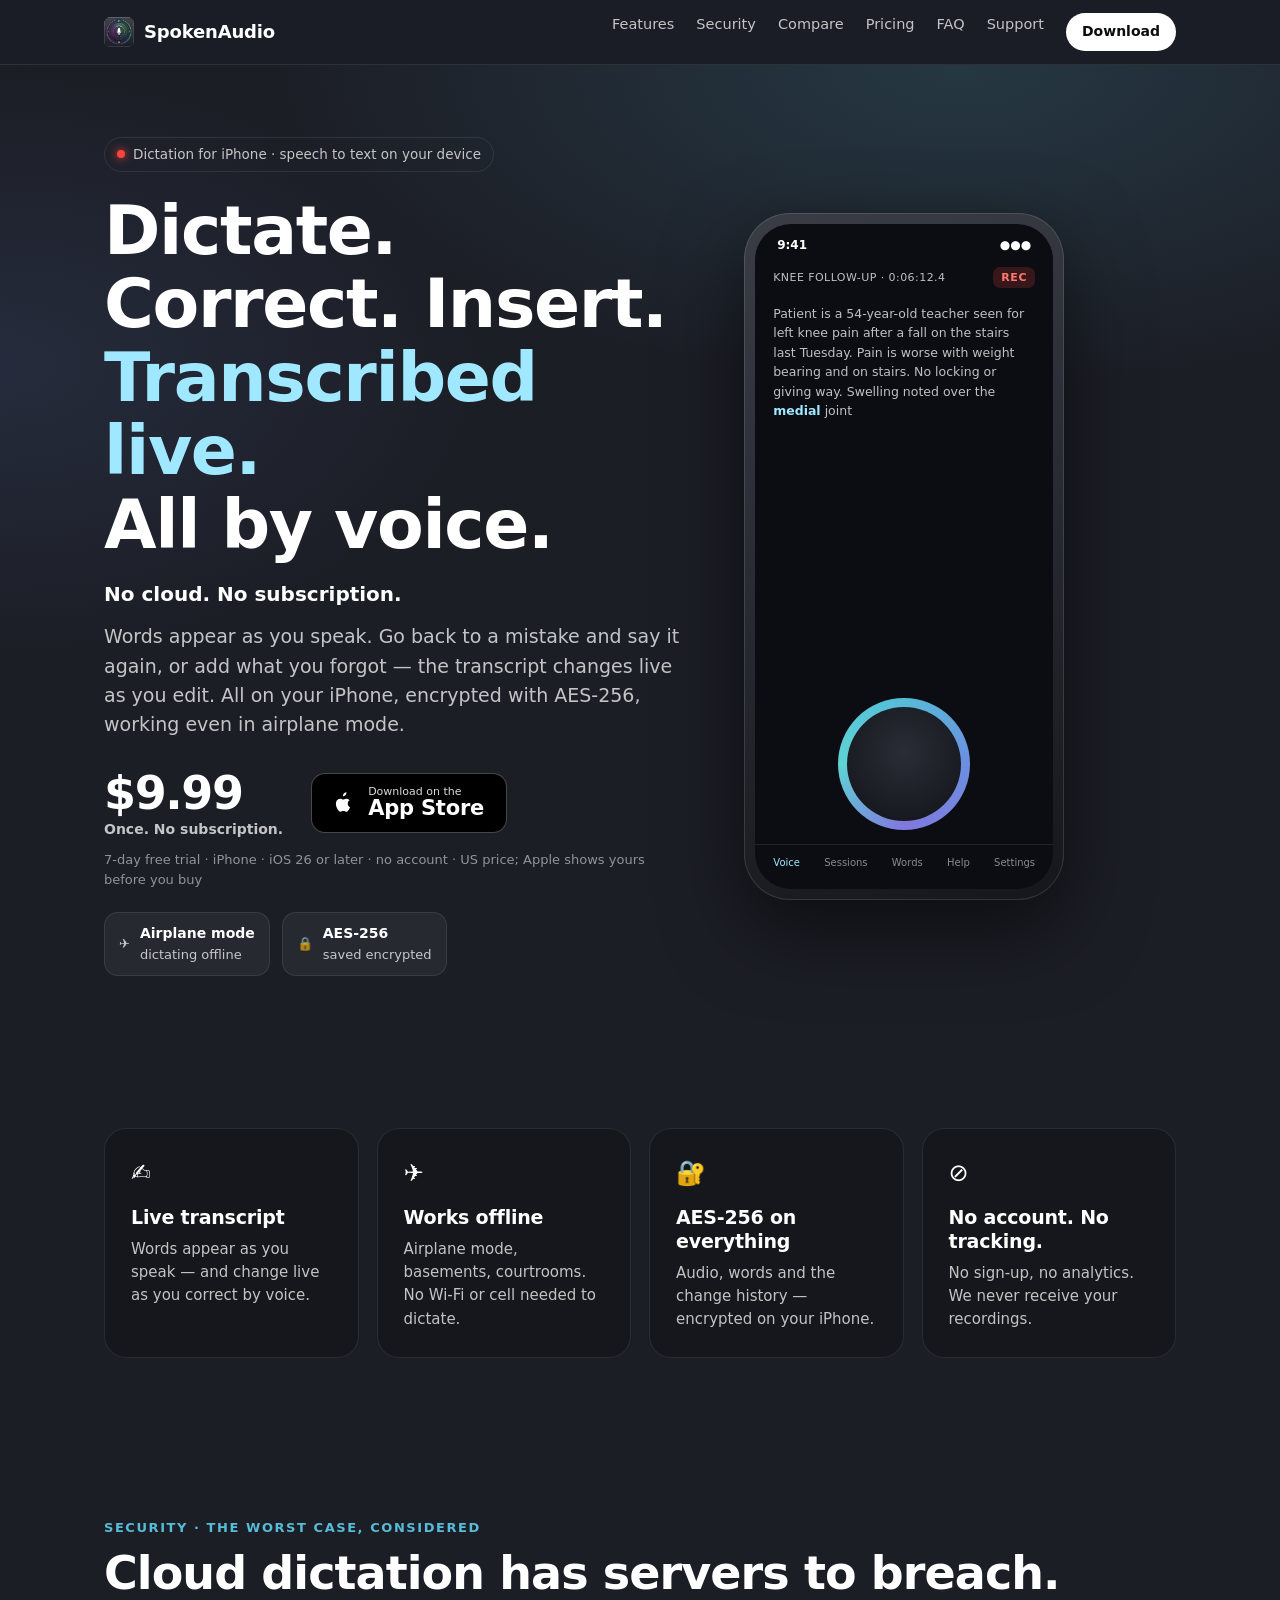
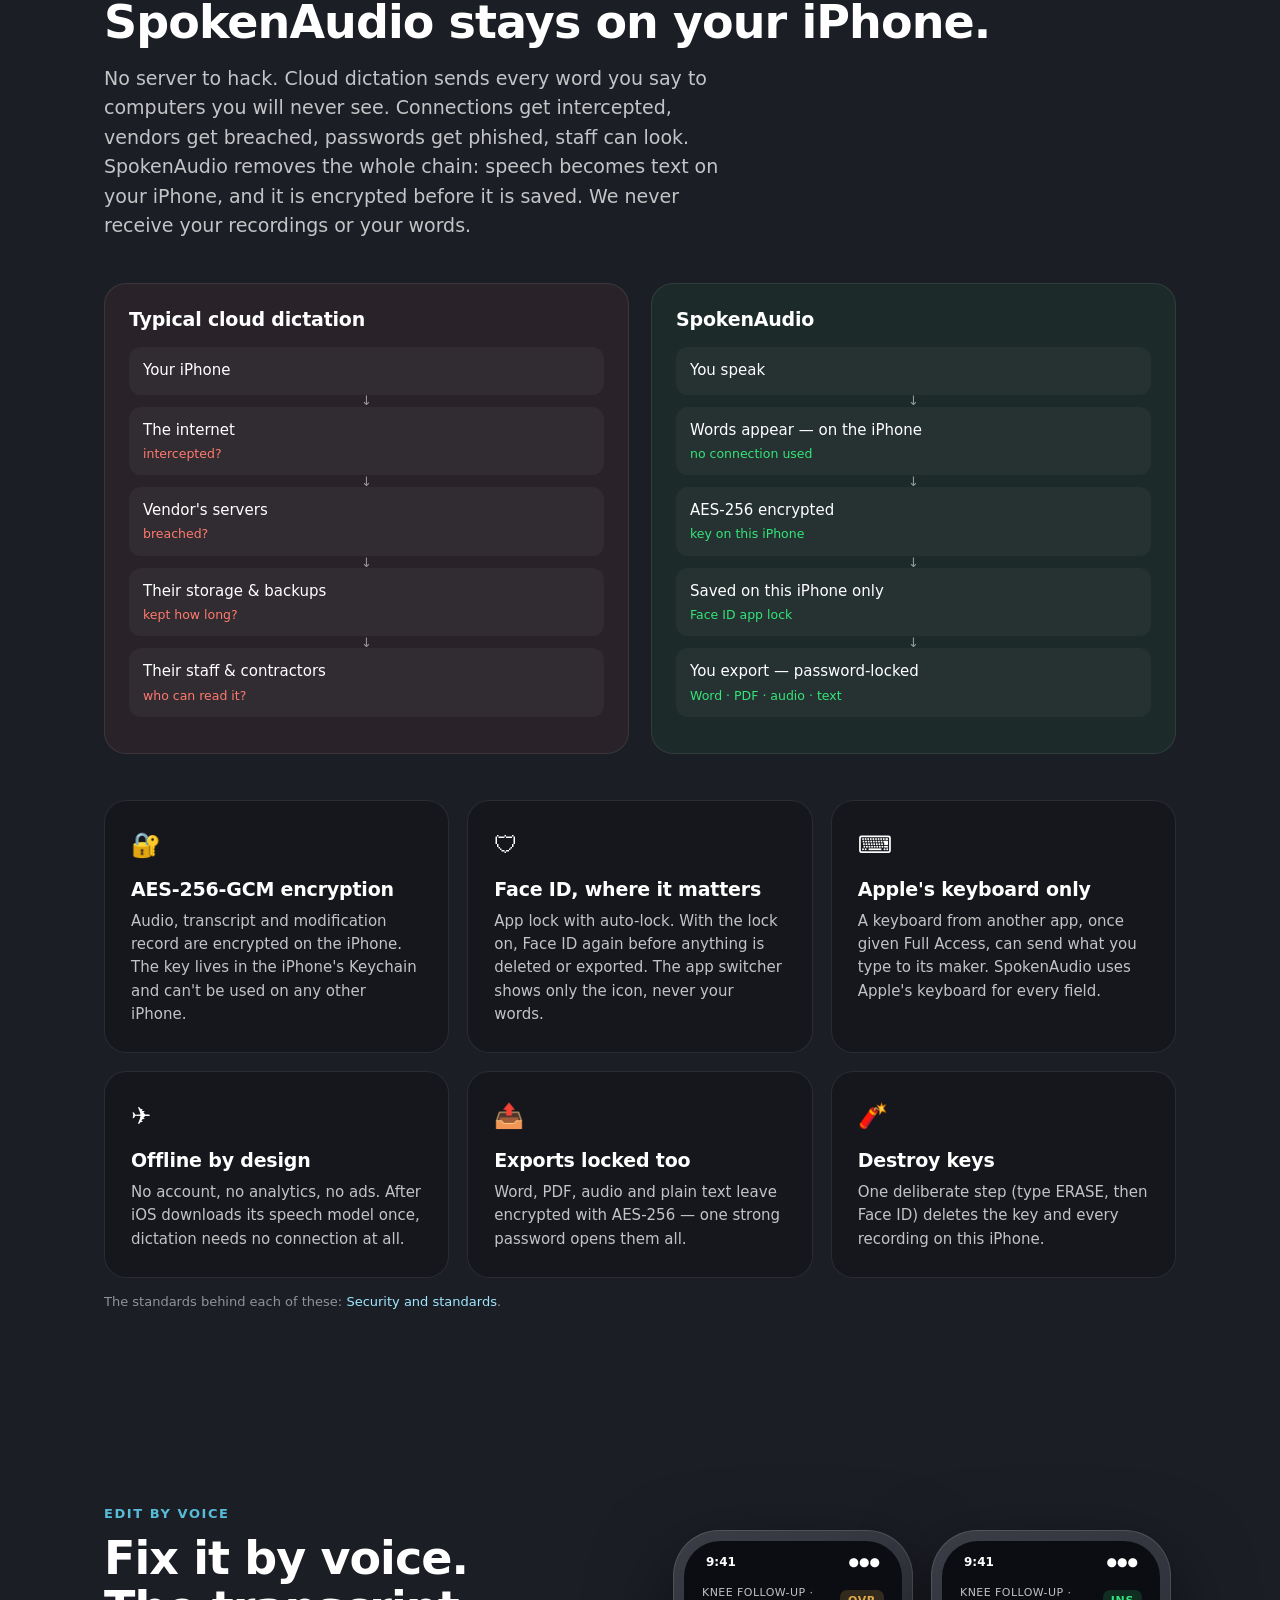
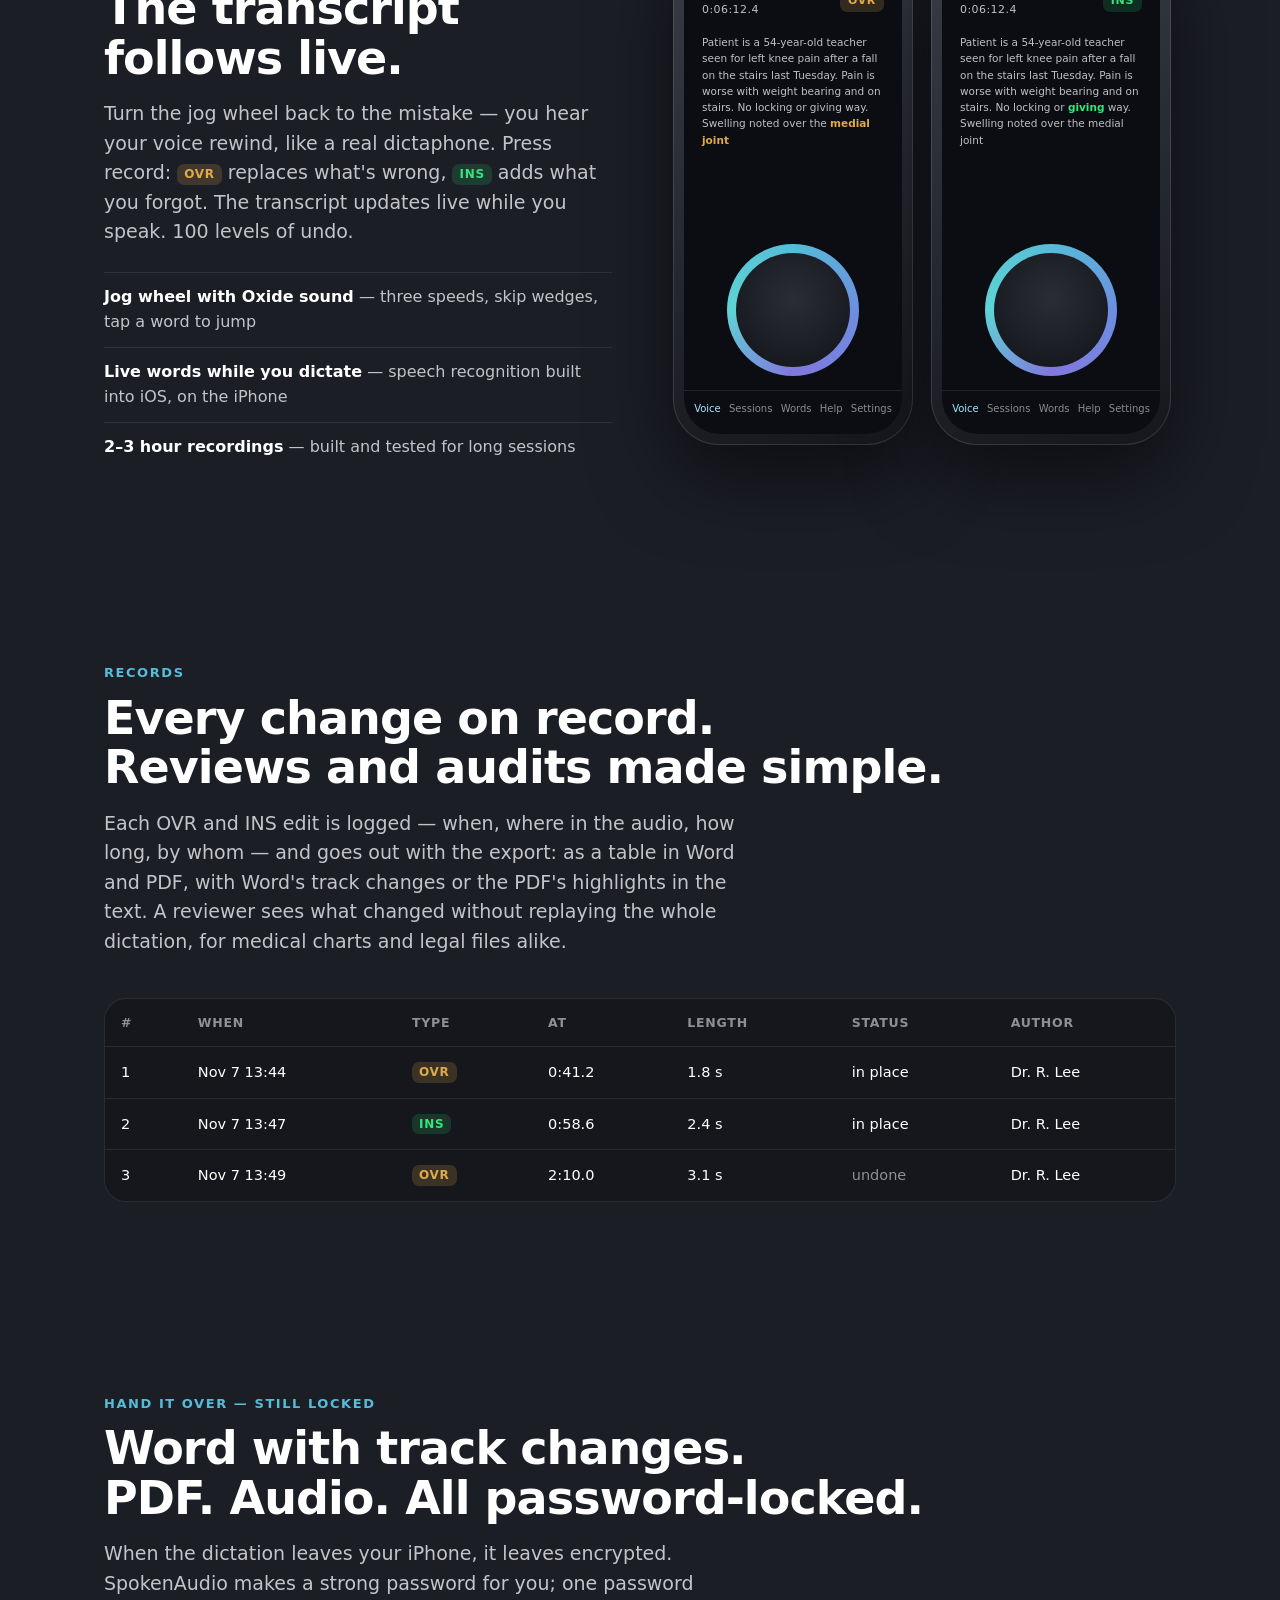
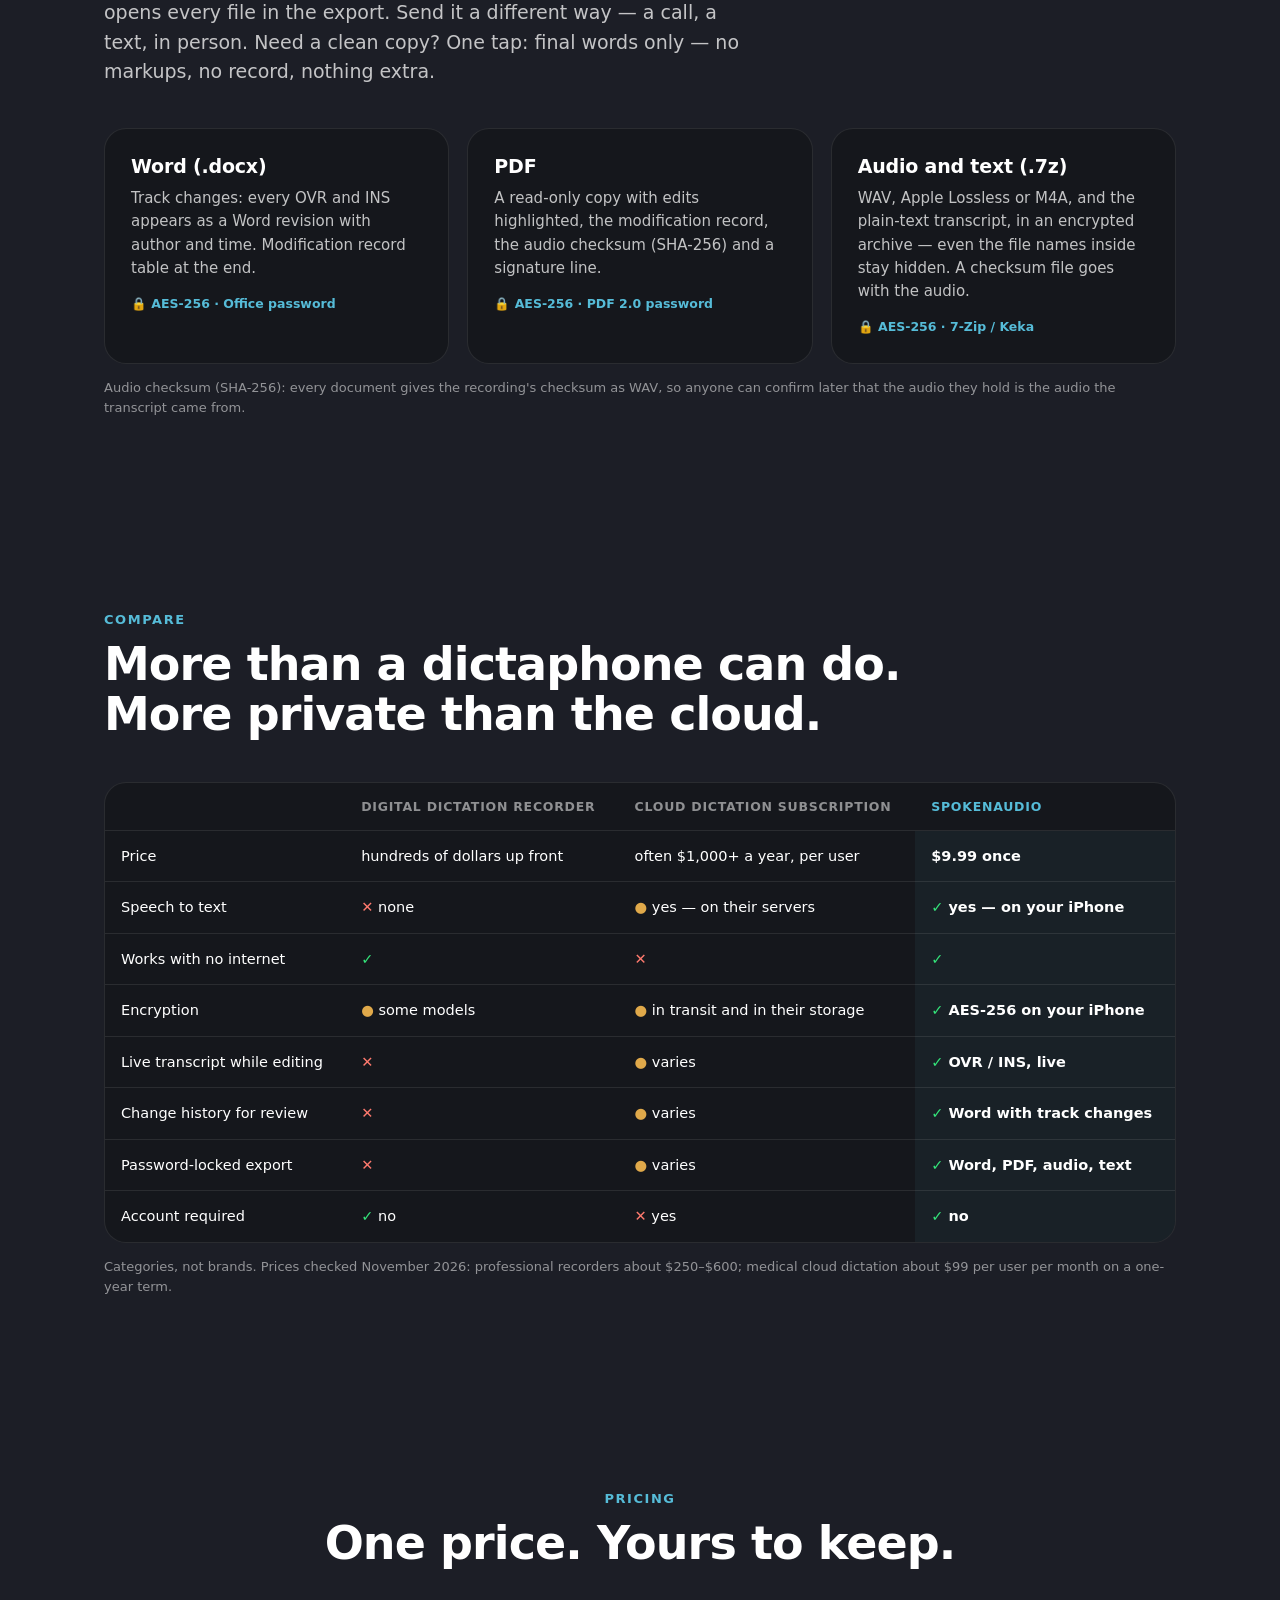
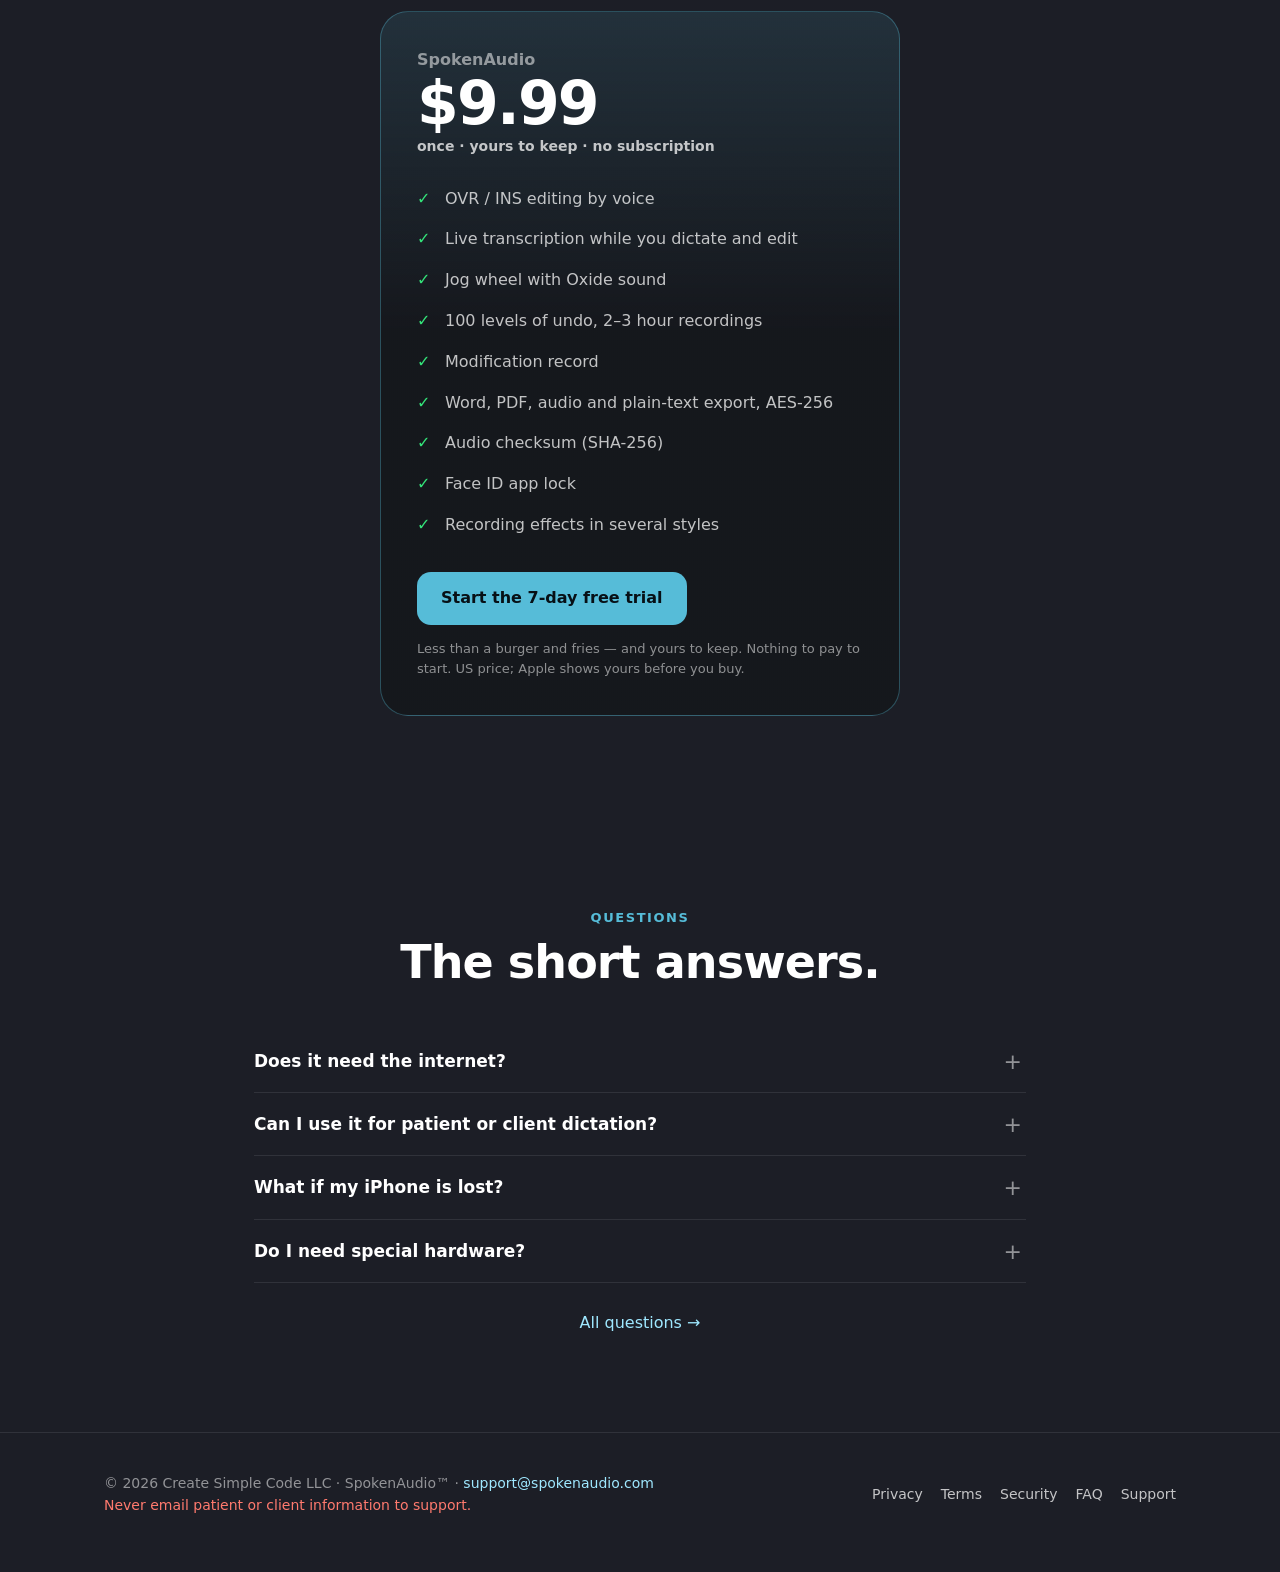
==== commit f75d47d7: "Website for SpokenAudio 2.7 (canvas AH6) Home rebuilt to AH6 and matched to the app as of build 2.7w" ====
--- a/index.html
+++ b/index.html
@@ -1,1219 +1,207 @@
-<!DOCTYPE html>
+<!doctype html>
 <html lang="en">
 <head>
-<meta charset="UTF-8">
-<meta name="viewport" content="width=device-width, initial-scale=1.0">
-<title>SpokenAudio — Secure Dictation & Live Transcript</title>
-<meta name="description" content="Professional voice dictation with patent-pending OVR/INS editing, live transcription, and AES-256 encryption. Built for physicians and attorneys. Free 7-day trial.">
-<link rel="preconnect" href="https://fonts.googleapis.com">
-<link rel="preconnect" href="https://fonts.gstatic.com" crossorigin>
-<link href="https://fonts.googleapis.com/css2?family=Instrument+Serif:ital@0;1&family=DM+Sans:ital,opsz,wght@0,9..40,300;0,9..40,400;0,9..40,500;1,9..40,300&display=swap" rel="stylesheet">
-<style>
-*, *::before, *::after { box-sizing: border-box; margin: 0; padding: 0; }
-
-:root {
-  --bg:        #0a0c0f;
-  --surface:   #111318;
-  --surface2:  #181c24;
-  --border:    rgba(255,255,255,0.07);
-  --text:      #f0ede8;
-  --muted:     #7a8090;
-  --teal:      #1a9b8a;
-  --teal-glow: rgba(26,155,138,0.18);
-  --copper:    #c8874a;
-  --copper-glow: rgba(200,135,74,0.15);
-  --emerald:   #3db87a;
-  --navy:      #1a2b4a;
-  --serif:     'Instrument Serif', Georgia, serif;
-  --sans:      'DM Sans', system-ui, sans-serif;
-}
-
-html { scroll-behavior: smooth; }
-
-body {
-  background: var(--bg);
-  color: var(--text);
-  font-family: var(--sans);
-  font-size: 17px;
-  line-height: 1.65;
-  overflow-x: hidden;
-}
-
-/* ── NAV ── */
-nav {
-  position: fixed; top: 0; left: 0; right: 0; z-index: 100;
-  display: flex; align-items: center; justify-content: space-between;
-  padding: 0 40px;
-  height: 64px;
-  background: rgba(10,12,15,0.82);
-  backdrop-filter: blur(20px);
-  border-bottom: 1px solid var(--border);
-}
-.nav-logo {
-  font-family: var(--serif);
-  font-size: 28px;
-  color: var(--text);
-  text-decoration: none;
-  letter-spacing: 0.01em;
-  display: flex;
-  align-items: center;
-  gap: 12px;
-}
-.nav-logo img {
-  width: 44px;
-  height: 44px;
-  border-radius: 10px;
-}
-.nav-logo span span { color: var(--teal); }
-.nav-links { display: flex; gap: 32px; align-items: center; }
-.nav-links a {
-  color: var(--muted);
-  text-decoration: none;
-  font-size: 14px;
-  font-weight: 400;
-  transition: color 0.2s;
-}
-.nav-links a:hover { color: var(--text); }
-.nav-cta {
-  background: var(--teal) !important;
-  color: #fff !important;
-  padding: 8px 20px;
-  border-radius: 8px;
-  font-weight: 500 !important;
-  font-size: 14px !important;
-  transition: opacity 0.2s !important;
-}
-.nav-cta:hover { opacity: 0.85; }
-
-/* ── HERO ── */
-.hero {
-  min-height: 100vh;
-  display: flex;
-  flex-direction: column;
-  align-items: center;
-  justify-content: center;
-  text-align: center;
-  padding: 120px 24px 80px;
-  position: relative;
-  overflow: hidden;
-}
-
-.hero-glow {
-  position: absolute;
-  width: 600px; height: 600px;
-  border-radius: 50%;
-  background: radial-gradient(circle, rgba(26,155,138,0.12) 0%, transparent 70%);
-  top: 50%; left: 50%;
-  transform: translate(-50%, -55%);
-  pointer-events: none;
-}
-
-.hero-badge {
-  display: inline-flex;
-  align-items: center;
-  gap: 6px;
-  background: rgba(26,155,138,0.1);
-  border: 1px solid rgba(26,155,138,0.25);
-  border-radius: 100px;
-  padding: 6px 14px;
-  font-size: 13px;
-  color: var(--teal);
-  margin-bottom: 28px;
-  animation: fadeUp 0.6s ease both;
-}
-.hero-badge::before {
-  content: '';
-  width: 6px; height: 6px;
-  border-radius: 50%;
-  background: var(--teal);
-  animation: pulse 2s infinite;
-}
-@keyframes pulse {
-  0%, 100% { opacity: 1; transform: scale(1); }
-  50% { opacity: 0.5; transform: scale(0.8); }
-}
-
-h1 {
-  font-family: var(--serif);
-  font-size: clamp(48px, 7vw, 88px);
-  line-height: 1.05;
-  letter-spacing: 0.01em;
-  color: var(--text);
-  max-width: 820px;
-  animation: fadeUp 0.7s 0.1s ease both;
-}
-h1 em {
-  font-style: italic;
-  color: var(--teal);
-}
-
-.hero-sub {
-  font-size: 19px;
-  color: var(--muted);
-  max-width: 540px;
-  margin: 24px auto 0;
-  font-weight: 300;
-  animation: fadeUp 0.7s 0.2s ease both;
-}
-
-.hero-actions {
-  display: flex;
-  gap: 14px;
-  margin-top: 40px;
-  justify-content: center;
-  flex-wrap: wrap;
-  animation: fadeUp 0.7s 0.3s ease both;
-}
-
-.btn-primary {
-  display: inline-flex;
-  align-items: center;
-  gap: 8px;
-  background: var(--teal);
-  color: #fff;
-  padding: 14px 28px;
-  border-radius: 12px;
-  font-size: 16px;
-  font-weight: 500;
-  text-decoration: none;
-  transition: transform 0.2s, box-shadow 0.2s;
-  box-shadow: 0 0 0 0 var(--teal-glow);
-}
-.btn-primary:hover {
-  transform: translateY(-2px);
-  box-shadow: 0 8px 32px rgba(26,155,138,0.3);
-}
-.btn-secondary {
-  display: inline-flex;
-  align-items: center;
-  gap: 8px;
-  background: rgba(255,255,255,0.06);
-  border: 1px solid var(--border);
-  color: var(--text);
-  padding: 14px 28px;
-  border-radius: 12px;
-  font-size: 16px;
-  font-weight: 400;
-  text-decoration: none;
-  transition: background 0.2s;
-}
-.btn-secondary:hover { background: rgba(255,255,255,0.1); }
-
-.hero-qr {
-  display: flex;
-  align-items: center;
-  gap: 12px;
-  margin-top: 20px;
-  animation: fadeUp 0.7s 0.35s ease both;
-}
-.hero-qr img {
-  width: 80px;
-  height: 80px;
-  border-radius: 8px;
-  background: #fff;
-  padding: 4px;
-}
-.hero-qr span {
-  font-size: 12px;
-  color: var(--muted);
-}
-@media (max-width: 768px) {
-  .hero-qr { display: none; }
-}
-
-.hero-note {
-  margin-top: 16px;
-  font-size: 13px;
-  color: var(--muted);
-  animation: fadeUp 0.7s 0.4s ease both;
-}
-
-/* ── DEVICE MOCKUP ── */
-.device-wrap {
-  margin-top: 72px;
-  position: relative;
-  display: flex;
-  justify-content: center;
-  animation: fadeUp 0.9s 0.4s ease both;
-}
-.device {
-  width: 280px;
-  height: 560px;
-  background: var(--surface);
-  border-radius: 48px;
-  border: 1px solid rgba(255,255,255,0.12);
-  position: relative;
-  overflow: hidden;
-  box-shadow:
-    0 0 0 1px rgba(255,255,255,0.04),
-    0 40px 80px rgba(0,0,0,0.6),
-    0 0 60px var(--teal-glow);
-}
-.device-notch {
-  position: absolute;
-  top: 16px; left: 50%;
-  transform: translateX(-50%);
-  width: 100px; height: 32px;
-  background: #000;
-  border-radius: 100px;
-  z-index: 10;
-}
-.device-screen {
-  position: absolute;
-  inset: 0;
-  background: #1a1e2a;
-  display: flex;
-  flex-direction: column;
-  align-items: center;
-  padding-top: 60px;
-}
-
-/* VU Meters */
-.vu-row {
-  display: flex;
-  gap: 4px;
-  width: 80%;
-  margin-bottom: 20px;
-}
-.vu-bar {
-  flex: 1;
-  height: 48px;
-  background: rgba(61,184,122,0.12);
-  border-radius: 3px;
-  position: relative;
-  overflow: hidden;
-}
-.vu-fill {
-  position: absolute;
-  bottom: 0; left: 0; right: 0;
-  background: linear-gradient(to top, #3db87a, #1a9b8a);
-  border-radius: 3px;
-  animation: vu-animate 0.15s ease infinite alternate;
-}
-
-/* Jog wheel */
-.jog-ring {
-  width: 140px; height: 140px;
-  border-radius: 50%;
-  border: 3px solid rgba(255,255,255,0.15);
-  background: radial-gradient(circle at 35% 35%, #2a2e3a, #1a1e28);
-  display: flex;
-  align-items: center;
-  justify-content: center;
-  position: relative;
-  margin-bottom: 20px;
-  box-shadow: 0 4px 24px rgba(0,0,0,0.4), inset 0 1px 0 rgba(255,255,255,0.08);
-}
-.jog-center {
-  width: 50px; height: 50px;
-  border-radius: 50%;
-  background: var(--copper);
-  box-shadow: 0 0 16px rgba(200,135,74,0.4);
-}
-.jog-dot {
-  position: absolute;
-  top: 8px; left: 50%; transform: translateX(-50%);
-  width: 6px; height: 6px;
-  border-radius: 50%;
-  background: rgba(255,255,255,0.4);
-  animation: jog-spin 4s linear infinite;
-  transform-origin: 3px 63px;
-}
-@keyframes jog-spin { to { transform: rotate(360deg) translateX(-50%); } }
-
-/* OVR/INS toggle */
-.ovr-ins {
-  display: flex;
-  background: rgba(0,0,0,0.4);
-  border-radius: 100px;
-  padding: 3px;
-  gap: 3px;
-  width: 80%;
-  margin-bottom: 12px;
-}
-.ovr-btn, .ins-btn {
-  flex: 1;
-  text-align: center;
-  padding: 6px 0;
-  border-radius: 100px;
-  font-size: 11px;
-  font-weight: 700;
-  letter-spacing: 0.05em;
-  transition: all 0.3s;
-}
-.ovr-btn.active {
-  background: rgba(220,80,80,0.25);
-  color: #ff6b6b;
-}
-.ins-btn.active {
-  background: rgba(61,184,122,0.25);
-  color: #3db87a;
-}
-.ovr-btn:not(.active), .ins-btn:not(.active) {
-  color: rgba(255,255,255,0.25);
-}
-
-/* Live transcript strip */
-.transcript-strip {
-  width: 80%;
-  background: rgba(255,255,255,0.04);
-  border-radius: 8px;
-  padding: 8px 10px;
-  font-size: 9px;
-  color: rgba(255,255,255,0.5);
-  line-height: 1.5;
-  text-align: left;
-}
-.transcript-strip .word { display: inline; }
-.transcript-strip .word.pending {
-  color: var(--teal);
-  animation: blink 1s ease infinite;
-}
-@keyframes blink { 50% { opacity: 0.4; } }
-
-@keyframes fadeUp {
-  from { opacity: 0; transform: translateY(20px); }
-  to   { opacity: 1; transform: translateY(0); }
-}
-
-/* ── OVR/INS DEMO ── */
-.demo-section {
-  padding: 120px 24px;
-  max-width: 1100px;
-  margin: 0 auto;
-}
-.section-label {
-  font-size: 12px;
-  font-weight: 500;
-  letter-spacing: 0.12em;
-  text-transform: uppercase;
-  color: var(--teal);
-  margin-bottom: 16px;
-}
-.section-title {
-  font-family: var(--serif);
-  font-size: clamp(36px, 5vw, 60px);
-  line-height: 1.1;
-  letter-spacing: 0.01em;
-  margin-bottom: 16px;
-}
-.section-sub {
-  font-size: 18px;
-  color: var(--muted);
-  max-width: 500px;
-  font-weight: 300;
-}
-
-.demo-grid {
-  display: grid;
-  grid-template-columns: 1fr 1fr;
-  gap: 2px;
-  margin-top: 60px;
-  border-radius: 20px;
-  overflow: hidden;
-  border: 1px solid var(--border);
-}
-.demo-card {
-  background: var(--surface);
-  padding: 40px 36px;
-  position: relative;
-  overflow: hidden;
-}
-.demo-card::before {
-  content: '';
-  position: absolute;
-  top: 0; left: 0; right: 0;
-  height: 2px;
-}
-.demo-card.ovr::before { background: linear-gradient(90deg, #ff6b6b, transparent); }
-.demo-card.ins::before { background: linear-gradient(90deg, var(--teal), transparent); }
-
-.demo-mode-badge {
-  display: inline-block;
-  padding: 4px 12px;
-  border-radius: 100px;
-  font-size: 11px;
-  font-weight: 700;
-  letter-spacing: 0.1em;
-  margin-bottom: 16px;
-}
-.ovr .demo-mode-badge { background: rgba(220,80,80,0.15); color: #ff8080; }
-.ins .demo-mode-badge { background: rgba(61,184,122,0.15); color: #3db87a; }
-
-.demo-card h3 {
-  font-family: var(--serif);
-  font-size: 26px;
-  margin-bottom: 10px;
-  line-height: 1.2;
-}
-.demo-card p { color: var(--muted); font-size: 15px; line-height: 1.6; margin-bottom: 28px; }
-
-/* Animated waveform visualization */
-.waveform {
-  display: flex;
-  align-items: center;
-  gap: 3px;
-  height: 48px;
-  margin-bottom: 20px;
-}
-.wave-bar {
-  width: 4px;
-  background: rgba(255,255,255,0.15);
-  border-radius: 2px;
-  transition: height 0.3s ease, background 0.3s;
-}
-.wave-bar.old { background: rgba(255,255,255,0.15); }
-.wave-bar.new { background: var(--teal); }
-.wave-bar.removed { background: rgba(220,80,80,0.4); }
-.wave-bar.cursor {
-  background: var(--copper);
-  width: 2px;
-  animation: cursor-blink 0.8s infinite;
-}
-@keyframes cursor-blink { 50% { opacity: 0; } }
-
-/* Text animation */
-.demo-text-wrap {
-  background: rgba(0,0,0,0.3);
-  border-radius: 8px;
-  padding: 12px 14px;
-  font-size: 13px;
-  line-height: 1.7;
-  color: var(--muted);
-  min-height: 60px;
-}
-.demo-text-wrap .word { display: inline; transition: all 0.3s; }
-.demo-text-wrap .word.replaced { color: var(--emerald); font-weight: 500; }
-.demo-text-wrap .word.error { color: #ff6b6b; opacity: 0.7; }
-.demo-text-wrap .word.struck { color: #ff6b6b; text-decoration: line-through; opacity: 0.5; }
-.demo-text-wrap .word.inserted { color: var(--emerald); font-weight: 500; }
-
-.demo-text-wrap .typing-cursor {
-  display: inline-block;
-  width: 2px;
-  height: 1em;
-  background: var(--copper);
-  vertical-align: text-bottom;
-  margin: 0 1px;
-  animation: cursor-blink 0.6s infinite;
-}
-@keyframes cursor-blink { 0%,100%{opacity:1} 50%{opacity:0} }
-
-.demo-status {
-  margin-top: 10px;
-  font-size: 12px;
-  color: var(--muted);
-  letter-spacing: 0.03em;
-  min-height: 18px;
-}
-
-.demo-screenshot {
-  margin-top: 48px;
-  text-align: center;
-}
-.demo-screenshot img {
-  max-width: 300px;
-  width: 100%;
-  border-radius: 24px;
-  border: 1px solid rgba(255,255,255,0.1);
-  box-shadow: 0 20px 60px rgba(0,0,0,0.4), 0 0 40px var(--teal-glow);
-}
-.demo-screenshot-caption {
-  margin-top: 16px;
-  font-size: 14px;
-  color: var(--muted);
-  font-weight: 300;
-}
-
-/* ── FEATURES GRID ── */
-.features-section {
-  padding: 80px 24px 120px;
-  max-width: 1100px;
-  margin: 0 auto;
-}
-.features-grid {
-  display: grid;
-  grid-template-columns: repeat(3, 1fr);
-  gap: 2px;
-  margin-top: 60px;
-}
-.feature-card {
-  background: var(--surface);
-  padding: 36px 32px;
-  position: relative;
-  overflow: hidden;
-  transition: background 0.3s;
-}
-.feature-card:hover { background: var(--surface2); }
-.feature-card:first-child { border-radius: 20px 0 0 0; }
-.feature-card:nth-child(3) { border-radius: 0 20px 0 0; }
-.feature-card:nth-child(4) { border-radius: 0 0 0 20px; }
-.feature-card:last-child { border-radius: 0 0 20px 0; }
-
-.feature-icon {
-  width: 44px; height: 44px;
-  border-radius: 12px;
-  display: flex; align-items: center; justify-content: center;
-  margin-bottom: 20px;
-  font-size: 20px;
-}
-.feature-card h3 { font-size: 18px; font-weight: 500; margin-bottom: 8px; }
-.feature-card p { color: var(--muted); font-size: 14px; line-height: 1.6; }
-
-/* ── SECURITY SECTION ── */
-.security-section {
-  padding: 80px 24px 120px;
-  max-width: 1100px;
-  margin: 0 auto;
-  display: grid;
-  grid-template-columns: 1fr 1fr;
-  gap: 80px;
-  align-items: center;
-}
-.security-badges {
-  display: flex;
-  flex-direction: column;
-  gap: 16px;
-}
-.security-badge {
-  display: flex;
-  align-items: center;
-  gap: 16px;
-  background: var(--surface);
-  border: 1px solid var(--border);
-  border-radius: 14px;
-  padding: 20px 24px;
-  transition: border-color 0.3s;
-}
-.security-badge:hover { border-color: rgba(26,155,138,0.3); }
-.security-badge-icon {
-  width: 42px; height: 42px;
-  border-radius: 10px;
-  background: var(--teal-glow);
-  display: flex; align-items: center; justify-content: center;
-  font-size: 18px;
-  flex-shrink: 0;
-}
-.security-badge h4 { font-size: 15px; font-weight: 500; margin-bottom: 2px; }
-.security-badge p { color: var(--muted); font-size: 13px; }
-
-/* ── PRICING ── */
-.pricing-section {
-  padding: 80px 24px 120px;
-  max-width: 800px;
-  margin: 0 auto;
-  text-align: center;
-}
-.pricing-card {
-  background: var(--surface);
-  border: 1px solid var(--border);
-  border-radius: 24px;
-  padding: 48px 48px 40px;
-  margin-top: 48px;
-  position: relative;
-  overflow: hidden;
-}
-.pricing-card::before {
-  content: '';
-  position: absolute;
-  top: 0; left: 0; right: 0;
-  height: 2px;
-  background: linear-gradient(90deg, var(--teal), var(--copper));
-}
-.pricing-tier {
-  font-size: 13px;
-  font-weight: 500;
-  letter-spacing: 0.1em;
-  text-transform: uppercase;
-  color: var(--teal);
-  margin-bottom: 12px;
-}
-.pricing-price {
-  font-family: var(--serif);
-  font-size: 72px;
-  line-height: 1;
-  letter-spacing: 0.01em;
-  color: var(--text);
-  margin-bottom: 4px;
-}
-.pricing-price sup { font-size: 32px; vertical-align: top; margin-top: 12px; display: inline-block; }
-.pricing-note { color: var(--muted); font-size: 14px; margin-bottom: 36px; }
-.pricing-features {
-  list-style: none;
-  text-align: left;
-  display: grid;
-  grid-template-columns: 1fr 1fr;
-  gap: 12px 32px;
-  margin-bottom: 36px;
-}
-.pricing-features li {
-  display: flex;
-  align-items: center;
-  gap: 10px;
-  font-size: 14px;
-  color: var(--muted);
-}
-.pricing-features li::before {
-  content: '✓';
-  color: var(--teal);
-  font-weight: 600;
-  flex-shrink: 0;
-}
-.trial-badge {
-  display: inline-block;
-  background: var(--copper-glow);
-  border: 1px solid rgba(200,135,74,0.3);
-  color: var(--copper);
-  padding: 8px 18px;
-  border-radius: 100px;
-  font-size: 14px;
-  font-weight: 500;
-  margin-bottom: 20px;
-}
-
-/* ── FAQ ── */
-.faq-section {
-  padding: 80px 24px 120px;
-  max-width: 720px;
-  margin: 0 auto;
-}
-.faq-item {
-  border-bottom: 1px solid var(--border);
-  overflow: hidden;
-}
-.faq-q {
-  width: 100%;
-  background: none;
-  border: none;
-  color: var(--text);
-  font-family: var(--sans);
-  font-size: 16px;
-  font-weight: 500;
-  text-align: left;
-  padding: 24px 0;
-  cursor: pointer;
-  display: flex;
-  justify-content: space-between;
-  align-items: center;
-  gap: 16px;
-  transition: color 0.2s;
-}
-.faq-q:hover { color: var(--teal); }
-.faq-arrow {
-  width: 24px; height: 24px;
-  border-radius: 50%;
-  border: 1px solid var(--border);
-  display: flex; align-items: center; justify-content: center;
-  flex-shrink: 0;
-  font-size: 12px;
-  transition: transform 0.3s, background 0.2s;
-}
-.faq-item.open .faq-arrow { transform: rotate(180deg); background: var(--teal-glow); }
-.faq-a {
-  max-height: 0;
-  overflow: hidden;
-  transition: max-height 0.4s ease, padding 0.3s;
-  color: var(--muted);
-  font-size: 15px;
-  line-height: 1.7;
-}
-.faq-item.open .faq-a { max-height: 300px; padding-bottom: 24px; }
-
-/* ── FOOTER ── */
-footer {
-  border-top: 1px solid var(--border);
-  padding: 48px 40px;
-  display: flex;
-  justify-content: space-between;
-  align-items: center;
-  flex-wrap: wrap;
-  gap: 24px;
-  max-width: 1200px;
-  margin: 0 auto;
-}
-.footer-logo {
-  font-family: var(--serif);
-  font-size: 20px;
-  color: var(--text);
-  text-decoration: none;
-  display: flex;
-  align-items: center;
-  gap: 10px;
-}
-.footer-logo img {
-  width: 30px;
-  height: 30px;
-  border-radius: 7px;
-}
-.footer-logo span span { color: var(--teal); }
-.footer-links { display: flex; gap: 28px; flex-wrap: wrap; }
-.footer-links a {
-  color: var(--muted);
-  text-decoration: none;
-  font-size: 14px;
-  transition: color 0.2s;
-}
-.footer-links a:hover { color: var(--text); }
-.footer-copy { color: var(--muted); font-size: 13px; width: 100%; }
-
-/* ── SUPPORT CHAT PLACEHOLDER ── */
-.chat-fab {
-  position: fixed;
-  bottom: 28px; right: 28px;
-  width: 56px; height: 56px;
-  background: var(--teal);
-  border-radius: 50%;
-  display: flex; align-items: center; justify-content: center;
-  cursor: pointer;
-  box-shadow: 0 4px 24px rgba(26,155,138,0.4);
-  z-index: 200;
-  transition: transform 0.2s;
-  border: none;
-  color: white;
-  font-size: 22px;
-}
-.chat-fab:hover { transform: scale(1.08); }
-
-/* ── SCROLL REVEAL ── */
-.reveal {
-  opacity: 0;
-  transform: translateY(30px);
-  transition: opacity 0.7s ease, transform 0.7s ease;
-}
-.reveal.visible {
-  opacity: 1;
-  transform: translateY(0);
-}
-
-/* ── RESPONSIVE ── */
-@media (max-width: 768px) {
-  nav { padding: 0 20px; }
-  .nav-links { display: none; }
-  .demo-grid, .features-grid, .security-section { grid-template-columns: 1fr; }
-  .pricing-features { grid-template-columns: 1fr; }
-  .security-section { gap: 48px; }
-  footer { flex-direction: column; align-items: flex-start; }
-}
-</style>
+<meta charset="utf-8">
+<meta name="viewport" content="width=device-width, initial-scale=1">
+<title>SpokenAudio — Dictation for iPhone, transcribed live, all on your device</title>
+<meta name="description" content="Dictate, correct and insert by voice, with a live transcript. On your iPhone, encrypted with AES-256, no cloud, no subscription. $9.99 once after a 7-day free trial.">
+<meta name="theme-color" content="#1C1E26">
+<link rel="icon" href="/spokenaudio-icon.png">
+<link rel="apple-touch-icon" href="/spokenaudio-icon.png">
+<meta property="og:title" content="SpokenAudio — Dictation for iPhone, transcribed live, all on your device">
+<meta property="og:description" content="Dictate, correct and insert by voice, with a live transcript. On your iPhone, encrypted with AES-256, no cloud, no subscription. $9.99 once after a 7-day free trial.">
+<meta property="og:image" content="https://spokenaudio.com/spokenaudio-icon.png">
+<meta name="apple-itunes-app" content="app-id=6761037168">
+<link rel="stylesheet" href="/assets/site.css">
 </head>
 <body>
-
-<!-- NAV -->
+<header class="nav"><div class="wrap">
+<a class="brand" href="/"><img src="/spokenaudio-icon.png" alt="">SpokenAudio</a>
 <nav>
-  <a href="#" class="nav-logo"><img src="spokenaudio-icon.png" alt="SpokenAudio icon"><span class="nav-logo-text">Spoken<span>Audio</span></span></a>
-  <div class="nav-links">
-    <a href="#features">Features</a>
-    <a href="#security">Security</a>
-    <a href="#pricing">Pricing</a>
-    <a href="/faq">FAQ</a>
-    <a href="/support">Support</a>
-    <a href="https://apps.apple.com/app/doxover/id6761037168" class="nav-cta">Download App</a>
-  </div>
+<a href="/#features" class="hide-s">Features</a><a href="/#security" class="hide-s">Security</a><a href="/#compare" class="hide-s">Compare</a><a href="/#pricing" class="hide-s">Pricing</a><a href="/faq/" class="">FAQ</a><a href="/support/" class="">Support</a><a class="cta" href="https://apps.apple.com/app/id6761037168">Download</a>
 </nav>
-
-<!-- HERO -->
-<section class="hero">
-  <div class="hero-glow"></div>
-
-  <div class="hero-badge">7-day free trial — no payment required</div>
-
-  <h1>Dictation that thinks<br>like a <em>professional.</em></h1>
-
-  <p class="hero-sub">
-    Record. Rewind. Overwrite. Insert.<br>
-    Patent-pending live speech-to-text sync.<br>
-    AES-256 encryption. Built for physicians and attorneys.
-  </p>
-
-  <div class="hero-actions">
-    <a href="https://apps.apple.com/app/doxover/id6761037168" class="btn-primary">
-      <svg width="18" height="18" viewBox="0 0 24 24" fill="none" stroke="currentColor" stroke-width="2" stroke-linecap="round" stroke-linejoin="round"><path d="M12 17V3M6 11l6 6 6-6"/><path d="M19 21H5"/></svg>
-      Download on the App Store
-    </a>
-    <a href="#demo" class="btn-secondary">
-      <svg width="18" height="18" viewBox="0 0 24 24" fill="none" stroke="currentColor" stroke-width="2" stroke-linecap="round" stroke-linejoin="round"><polygon points="5 3 19 12 5 21 5 3"/></svg>
-      See how it works
-    </a>
-  </div>
-
-  <!-- QR code — desktop only (mobile visitors tap the button directly) -->
-  <div class="hero-qr">
-    <img src="spokenaudio-qr.png" alt="Scan to download SpokenAudio">
-    <span>Scan to download</span>
-  </div>
-
-  <p class="hero-note">iPhone only &nbsp;·&nbsp; iOS 17+ &nbsp;·&nbsp; $14.99 after trial</p>
-
-  <!-- Phone mockup -->
-  <div class="device-wrap">
-    <div class="device">
-      <div class="device-notch"></div>
-      <div class="device-screen">
-        <!-- VU Meters -->
-        <div class="vu-row" id="vu-row"></div>
-        <!-- Jog wheel -->
-        <div class="jog-ring">
-          <div class="jog-dot"></div>
-          <div class="jog-center"></div>
-        </div>
-        <!-- OVR/INS toggle -->
-        <div class="ovr-ins" id="toggle">
-          <div class="ovr-btn active" id="ovr-btn">OVR</div>
-          <div class="ins-btn" id="ins-btn">INS</div>
-        </div>
-        <!-- Live transcript -->
-        <div class="transcript-strip">
-          Patient presents with
-          <span class="word">chest</span>
-          <span class="word">pain</span>
-          <span class="word">onset</span>
-          <span class="word pending" id="pending-word">approximately…</span>
-        </div>
-      </div>
-    </div>
-  </div>
-</section>
-
-<!-- OVR/INS DEMO -->
-<section class="demo-section" id="demo">
-  <div class="reveal">
-    <div class="section-label">Patent-Pending Technology</div>
-    <h2 class="section-title">Edit without<br>starting over.</h2>
-    <p class="section-sub">Two modes. One jog wheel. Surgical precision. Your transcript updates live as you re-record.</p>
-  </div>
-
-  <div class="demo-grid reveal">
-    <!-- OVR Card -->
-    <div class="demo-card ovr">
-      <div class="demo-mode-badge">OVR — Overwrite</div>
-      <h3>Replace exactly<br>what's wrong.</h3>
-      <p>Rewind to the mistake with the jog wheel. Hit record. Your new audio replaces the old — and your transcript updates in real time. Nothing before the cursor is touched.</p>
-
-      <!-- Animated waveform -->
-      <div class="waveform" id="ovr-wave"></div>
-
-      <div class="demo-text-wrap" id="ovr-text">
-        <span class="word">The patient was seen for </span><span id="ovr-target" class="word error">a left</span><span class="word"> knee and left shoulder pain.</span>
-      </div>
-      <div class="demo-status" id="ovr-status">Rewinding to mistake…</div>
-    </div>
-
-    <!-- INS Card -->
-    <div class="demo-card ins">
-      <div class="demo-mode-badge">INS — Insert</div>
-      <h3>Add what<br>you forgot.</h3>
-      <p>Position the playhead where you want to insert. Hit record. New audio splices in with live transcript sync — everything after shifts forward. Nothing is lost.</p>
-
-      <div class="waveform" id="ins-wave"></div>
-
-      <div class="demo-text-wrap" id="ins-text">
-        <span class="word">The patient arrived with left knee and </span><span id="ins-target"></span><span class="word" id="ins-after">shoulder pain.</span>
-      </div>
-      <div class="demo-status" id="ins-status">Positioning playhead…</div>
-    </div>
-  </div>
-
-  <!-- Real app screenshot -->
-  <div class="demo-screenshot reveal">
-    <img src="spokenaudio-app-screenshot.png" alt="SpokenAudio app showing OVR mode with live transcript, jog wheel, and waveform" loading="lazy">
-    <p class="demo-screenshot-caption">SpokenAudio in action — OVR mode with live transcript sync on iPhone</p>
-  </div>
-</section>
-
-<!-- FEATURES -->
-<section class="features-section" id="features">
-  <div class="reveal">
-    <div class="section-label">Built Different</div>
-    <h2 class="section-title">Every detail<br>considered.</h2>
-  </div>
-
-  <div class="features-grid reveal">
-    <div class="feature-card">
-      <div class="feature-icon" style="background:rgba(26,155,138,0.12)">🎙</div>
-      <h3>Jog Wheel Transport</h3>
-      <p>Analogue-style scrubbing. Three speed stages. REW/FF hold-tap for instant jump to start or end. Oxide seek audio plays your voice back at speed.</p>
-    </div>
-    <div class="feature-card">
-      <div class="feature-icon" style="background:rgba(61,184,122,0.12)">📝</div>
-      <h3>Live Transcription (Patent Pending)</h3>
-      <p>Words appear as you speak — and stay synchronized when you overwrite or insert. Your transcript updates in real time during OVR/INS editing. Tap any word to correct it. All on-device.</p>
-    </div>
-    <div class="feature-card">
-      <div class="feature-icon" style="background:rgba(200,135,74,0.12)">↩</div>
-      <h3>100-Level Undo</h3>
-      <p>Every OVR and INS edit is reversible. Step back through your session one edit at a time. The modification record captures the full history.</p>
-    </div>
-    <div class="feature-card">
-      <div class="feature-icon" style="background:rgba(26,155,138,0.12)">📤</div>
-      <h3>Multi-Format Export</h3>
-      <p>Export audio as WAV. Export transcripts as plain text or SRT subtitle format. Share directly to any HIPAA-compliant destination.</p>
-    </div>
-    <div class="feature-card">
-      <div class="feature-icon" style="background:rgba(61,184,122,0.12)">🔊</div>
-      <h3>Oxide Seek Audio</h3>
-      <p>Hear your own voice rewind as you scrub — exactly like a real dictaphone. Or switch to Electro mode for a clean electronic sweep.</p>
-    </div>
-    <div class="feature-card">
-      <div class="feature-icon" style="background:rgba(200,135,74,0.12)">📁</div>
-      <h3>Smart File Management</h3>
-      <p>Delete audio only and keep the transcript. View modification records per file. Storage banner tracks encrypted usage. Dormant session archive.</p>
-    </div>
-  </div>
-</section>
-
-<!-- SECURITY -->
-<section class="security-section" id="security">
-  <div class="reveal">
-    <div class="section-label">Security First</div>
-    <h2 class="section-title">HIPAA-grade<br>from the ground up.</h2>
-    <p style="color:var(--muted);font-size:17px;font-weight:300;margin-top:16px;max-width:400px">Every recording is encrypted before it touches storage. Nothing leaves your device. Ever.</p>
-  </div>
-  <div class="security-badges reveal">
-    <div class="security-badge">
-      <div class="security-badge-icon">🔐</div>
-      <div>
-        <h4>AES-256-GCM Encryption</h4>
-        <p>Military-grade authenticated encryption on every recording and transcript before saving.</p>
-      </div>
-    </div>
-    <div class="security-badge">
-      <div class="security-badge-icon">🔑</div>
-      <div>
-        <h4>Secure Enclave Key Storage</h4>
-        <p>Encryption keys live in Apple's hardware-isolated Secure Enclave. They never leave the chip.</p>
-      </div>
-    </div>
-    <div class="security-badge">
-      <div class="security-badge-icon">📱</div>
-      <div>
-        <h4>100% On-Device Processing</h4>
-        <p>Speech recognition runs locally using Apple's framework. Zero audio transmitted anywhere.</p>
-      </div>
-    </div>
-    <div class="security-badge">
-      <div class="security-badge-icon">🛡</div>
-      <div>
-        <h4>Face ID / Touch ID Lock</h4>
-        <p>Biometric lock with auto-lock on inactivity. Secure deletion destroys all keys instantly.</p>
-      </div>
-    </div>
-  </div>
-</section>
-
-<!-- PRICING -->
-<section class="pricing-section" id="pricing">
-  <div class="reveal">
-    <div class="section-label">Simple Pricing</div>
-    <h2 class="section-title">One price.<br>Everything included.</h2>
-  </div>
-
-  <div class="pricing-card reveal">
-    <div class="trial-badge">✦ 7-day free trial — no credit card required</div>
-    <div class="pricing-tier">SpokenAudio Pocket</div>
-    <div class="pricing-price"><sup>$</sup>14<span style="font-size:40px">.99</span></div>
-    <div class="pricing-note">One-time purchase &nbsp;·&nbsp; No subscription &nbsp;·&nbsp; No recurring fees</div>
-
-    <ul class="pricing-features">
-      <li>Unlimited recording length</li>
-      <li>OVR/INS editing with live transcript sync</li>
-      <li>Live transcription</li>
-      <li>100-level undo</li>
-      <li>Word correction</li>
-      <li>WAV, TXT, SRT export</li>
-      <li>Modification record</li>
-      <li>AES-256 encryption</li>
-      <li>Face ID / Touch ID</li>
-      <li>Oxide seek audio</li>
-    </ul>
-
-    <a href="https://apps.apple.com/app/doxover/id6761037168" class="btn-primary" style="width:100%;justify-content:center;font-size:17px;padding:16px">
-      Start Free Trial
-    </a>
-    <p style="margin-top:12px;font-size:13px;color:var(--muted)">Download free · Full access for 7 days · $14.99 to keep forever</p>
-
-    <!-- QR Code -->
-    <div style="margin-top:24px;text-align:center">
-      <img src="spokenaudio-qr.png" alt="Scan to download SpokenAudio" style="width:120px;height:120px;border-radius:8px;background:#fff;padding:6px">
-      <p style="margin-top:8px;font-size:11px;color:var(--muted)">Scan with your iPhone camera</p>
-    </div>
-  </div>
-</section>
-
-<!-- FAQ -->
-<section class="faq-section" id="faq">
-  <div class="reveal" style="text-align:center">
-    <div class="section-label">Questions</div>
-    <h2 class="section-title">Frequently asked.</h2>
-    <p style="color:var(--muted);font-size:17px;font-weight:300;margin:16px auto 36px;max-width:480px">Recording, editing, transcription, export, security, HIPAA, pricing, troubleshooting — we've answered them all.</p>
-    <a href="/faq" class="btn-primary" style="font-size:16px;padding:14px 32px">
-      View all FAQs
-    </a>
-  </div>
-</section>
-
-<!-- FOOTER -->
-<footer>
-  <a href="#" class="footer-logo"><img src="spokenaudio-icon.png" alt="SpokenAudio icon"><span class="footer-logo-text">Spoken<span>Audio</span></span></a>
-  <div class="footer-links">
-    <a href="/privacy">Privacy Policy</a>
-    <a href="/support">Support</a>
-    <a href="mailto:support@spokenaudio.com">support@spokenaudio.com</a>
-  </div>
-  <p class="footer-copy">© 2026 Create Simple Code LLC &nbsp;·&nbsp; SpokenAudio™ &nbsp;·&nbsp; All rights reserved.</p>
-</footer>
-
-<!-- Support chat FAB (replace with Tidio/Crisp script) -->
-
-<script>
-// ── VU METERS ──
-const vuRow = document.getElementById('vu-row');
-const vuCount = 28;
-const vus = [];
-for (let i = 0; i < vuCount; i++) {
-  const bar = document.createElement('div');
-  bar.className = 'vu-bar';
-  const fill = document.createElement('div');
-  fill.className = 'vu-fill';
-  fill.style.height = '30%';
-  bar.appendChild(fill);
-  vuRow.appendChild(bar);
-  vus.push(fill);
-}
-function animateVU() {
-  vus.forEach((fill, i) => {
-    const center = vuCount / 2;
-    const dist = Math.abs(i - center) / center;
-    const base = (1 - dist * 0.4) * 0.6;
-    const h = (base + Math.random() * 0.35) * 100;
-    fill.style.height = Math.min(95, h) + '%';
-  });
-}
-setInterval(animateVU, 120);
-
-// ── OVR/INS TOGGLE ANIMATION ──
-let isOVR = true;
-setInterval(() => {
-  isOVR = !isOVR;
-  document.getElementById('ovr-btn').className = 'ovr-btn' + (isOVR ? ' active' : '');
-  document.getElementById('ins-btn').className = 'ins-btn' + (!isOVR ? ' active' : '');
-}, 3000);
-
-// ── PENDING WORD ──
-const words = ['three…', 'approximately…', 'two…', 'several…'];
-let wi = 0;
-setInterval(() => {
-  wi = (wi + 1) % words.length;
-  document.getElementById('pending-word').textContent = words[wi];
-}, 2000);
-
-// ── WAVEFORM BARS ──
-function buildWave(id, count, pattern) {
-  const el = document.getElementById(id);
-  for (let i = 0; i < count; i++) {
-    const b = document.createElement('div');
-    b.className = 'wave-bar ' + (pattern[i] || 'old');
-    const h = 8 + Math.random() * 32;
-    b.style.height = h + 'px';
-    el.appendChild(b);
-  }
-}
-// OVR: shows old audio, cursor, then new audio
-buildWave('ovr-wave', 40, Object.fromEntries(
-  [...Array(40)].map((_, i) => [i, i < 18 ? 'old' : i === 18 ? 'cursor' : 'new'])
-));
-// INS: shows original with gap and inserted content
-buildWave('ins-wave', 40, Object.fromEntries(
-  [...Array(40)].map((_, i) => [i, i < 16 ? 'old' : i < 26 ? 'new' : 'old'])
-));
-
-// Animate OVR text — word-by-word typing
-function runOvrAnim() {
-  const target = document.getElementById('ovr-target');
-  const status = document.getElementById('ovr-status');
-  const ovrWords = ['right', ' hip', ' and', ' right'];
-  if (!target || !status) return;
-
-  // Phase 1: show error state
-  target.className = 'word error';
-  target.textContent = 'a left';
-  status.textContent = 'Rewinding to mistake…';
-
-  // Phase 2: strikethrough + cursor
-  setTimeout(() => {
-    target.innerHTML = '<span class="word struck">a left</span><span class="typing-cursor"></span>';
-    status.textContent = 'Recording over…';
-  }, 1500);
-
-  // Phase 3: type words one at a time
-  let i = 0;
-  function typeNext() {
-    if (i >= ovrWords.length) {
-      setTimeout(() => {
-        target.innerHTML = '<span class="word replaced">right hip and right</span>';
-        status.textContent = 'Transcript synced with audio ✓';
-        setTimeout(runOvrAnim, 3500);
-      }, 800);
-      return;
-    }
-    setTimeout(() => {
-      const typed = ovrWords.slice(0, i + 1).join('');
-      target.innerHTML = '<span class="word replaced">' + typed + '</span><span class="typing-cursor"></span>';
-      i++;
-      typeNext();
-    }, 550);
-  }
-  setTimeout(typeNext, 2800);
-}
-setTimeout(runOvrAnim, 500);
-
-// Animate INS text — word-by-word insertion
-function runInsAnim() {
-  const target = document.getElementById('ins-target');
-  const status = document.getElementById('ins-status');
-  const insWords = ['right', ' hip,', ' right'];
-  if (!target || !status) return;
-
-  // Phase 1: no insertion yet
-  target.innerHTML = '';
-  status.textContent = 'Positioning playhead…';
-
-  // Phase 2: cursor appears
-  setTimeout(() => {
-    target.innerHTML = '<span class="typing-cursor"></span>';
-    status.textContent = 'Inserting audio…';
-  }, 1800);
-
-  // Phase 3: type words one at a time
-  let i = 0;
-  function typeNext() {
-    if (i >= insWords.length) {
-      setTimeout(() => {
-        target.innerHTML = '<span class="word inserted">right hip, right </span>';
-        status.textContent = 'Transcript synced — text shifted forward ✓';
-        setTimeout(runInsAnim, 3500);
-      }, 800);
-      return;
-    }
-    setTimeout(() => {
-      const typed = insWords.slice(0, i + 1).join('');
-      target.innerHTML = '<span class="word inserted">' + typed + '</span><span class="typing-cursor"></span> ';
-      i++;
-      typeNext();
-    }, 550);
-  }
-  setTimeout(typeNext, 3000);
-}
-setTimeout(runInsAnim, 1200);
-
-// ── SCROLL REVEAL ──
-const observer = new IntersectionObserver((entries) => {
-  entries.forEach(e => {
-    if (e.isIntersecting) { e.target.classList.add('visible'); }
-  });
-}, { threshold: 0.1, rootMargin: '0px 0px -60px 0px' });
-document.querySelectorAll('.reveal').forEach(el => observer.observe(el));
-
-
-</script>
+</div></header>
+<main>
+
+<section class="hero"><div class="wrap">
+<div>
+<div class="badge"><i></i>Dictation for iPhone · speech to text on your device</div>
+<h1>Dictate. Correct. Insert.<br><span class="live">Transcribed live.</span><br>All by voice.</h1>
+<p class="tagline">No cloud. No subscription.</p>
+<p class="lead">Words appear as you speak. Go back to a mistake and say it again, or add what you forgot — the transcript changes live as you edit. All on your iPhone, encrypted with AES-256, working even in airplane mode.</p>
+<div class="price-row">
+<div class="price">$9.99<small>Once. No subscription.</small></div>
+<a class="appstore" href="https://apps.apple.com/app/id6761037168"><svg viewBox="0 0 24 24" aria-hidden="true"><path d="M16.37 12.6c.02 2.43 2.13 3.24 2.15 3.25-.02.06-.34 1.15-1.11 2.28-.67.98-1.36 1.95-2.45 1.97-1.07.02-1.42-.63-2.64-.63-1.23 0-1.61.61-2.62.65-1.05.04-1.86-1.06-2.53-2.03-1.38-1.99-2.43-5.62-1.02-8.07.7-1.22 1.95-1.99 3.31-2.01 1.03-.02 2.01.7 2.64.7.63 0 1.81-.86 3.06-.73.52.02 1.98.21 2.92 1.59-.08.05-1.74 1.02-1.71 3.03M14.35 4.58c.56-.68.94-1.62.83-2.56-.81.03-1.79.54-2.37 1.21-.52.6-.98 1.56-.86 2.48.9.07 1.83-.46 2.4-1.13"/></svg><span><small>Download on the</small><b>App Store</b></span></a>
+</div>
+<p class="fineprint">7-day free trial · iPhone · iOS 26 or later · no account · US price; Apple shows yours before you buy</p>
+<div class="chips">
+<div class="chip">✈︎<span><b>Airplane mode</b>dictating offline</span></div>
+<div class="chip">🔒<span><b>AES-256</b>saved encrypted</span></div>
+</div>
+</div>
+<div class="phone" aria-hidden="true"><div class="screen"><!-- Screen recording 1 · dictating, words appearing live: replace this mock with <video autoplay muted loop playsinline src=…> -->
+<div class="status"><span>9:41</span><span>●●●</span></div>
+<div class="title"><span>KNEE FOLLOW-UP · 0:06:12.4</span><span class="mode rec">REC</span></div>
+<div class="text">Patient is a 54-year-old teacher seen for left knee pain after a fall on the stairs last Tuesday. Pain is worse with weight bearing and on stairs. No locking or giving way. Swelling noted over the <mark>medial</mark> joint</div>
+<div class="wheel rec"></div>
+<div class="tabs"><span>Voice</span><span>Sessions</span><span>Words</span><span>Help</span><span>Settings</span></div>
+</div></div>
+</div></section>
+
+<section id="features" class="tight"><div class="wrap">
+<div class="grid g4">
+<div class="card"><div class="ico">✍︎</div><h3>Live transcript</h3><p>Words appear as you speak — and change live as you correct by voice.</p></div>
+<div class="card"><div class="ico">✈︎</div><h3>Works offline</h3><p>Airplane mode, basements, courtrooms. No Wi-Fi or cell needed to dictate.</p></div>
+<div class="card"><div class="ico">🔐</div><h3>AES-256 on everything</h3><p>Audio, words and the change history — encrypted on your iPhone.</p></div>
+<div class="card"><div class="ico">⊘</div><h3>No account. No tracking.</h3><p>No sign-up, no analytics. We never receive your recordings.</p></div>
+</div>
+</div></section>
+
+<section id="security"><div class="wrap">
+<div class="sec-head">
+<div class="eyebrow">Security · the worst case, considered</div>
+<h2>Cloud dictation has servers to breach.<br>SpokenAudio stays on your iPhone.</h2>
+<p class="lead">No server to hack. Cloud dictation sends every word you say to computers you will never see. Connections get intercepted, vendors get breached, passwords get phished, staff can look. SpokenAudio removes the whole chain: speech becomes text on your iPhone, and it is encrypted before it is saved. We never receive your recordings or your words.</p>
+</div>
+<div class="chains">
+<div class="chain cloud"><h3>Typical cloud dictation</h3><ol>
+<li>Your iPhone</li>
+<li>The internet<em>intercepted?</em></li>
+<li>Vendor's servers<em>breached?</em></li>
+<li>Their storage &amp; backups<em>kept how long?</em></li>
+<li>Their staff &amp; contractors<em>who can read it?</em></li>
+</ol></div>
+<div class="chain ours"><h3>SpokenAudio</h3><ol>
+<li>You speak</li>
+<li>Words appear — on the iPhone<em>no connection used</em></li>
+<li>AES-256 encrypted<em>key on this iPhone</em></li>
+<li>Saved on this iPhone only<em>Face ID app lock</em></li>
+<li>You export — password-locked<em>Word · PDF · audio · text</em></li>
+</ol></div>
+</div>
+<div class="grid g3">
+<div class="card"><div class="ico">🔐</div><h3>AES-256-GCM encryption</h3><p>Audio, transcript and modification record are encrypted on the iPhone. The key lives in the iPhone's Keychain and can't be used on any other iPhone.</p></div>
+<div class="card"><div class="ico">🛡</div><h3>Face ID, where it matters</h3><p>App lock with auto-lock. With the lock on, Face ID again before anything is deleted or exported. The app switcher shows only the icon, never your words.</p></div>
+<div class="card"><div class="ico">⌨︎</div><h3>Apple's keyboard only</h3><p>A keyboard from another app, once given Full Access, can send what you type to its maker. SpokenAudio uses Apple's keyboard for every field.</p></div>
+<div class="card"><div class="ico">✈︎</div><h3>Offline by design</h3><p>No account, no analytics, no ads. After iOS downloads its speech model once, dictation needs no connection at all.</p></div>
+<div class="card"><div class="ico">📤</div><h3>Exports locked too</h3><p>Word, PDF, audio and plain text leave encrypted with AES-256 — one strong password opens them all.</p></div>
+<div class="card"><div class="ico">🧨</div><h3>Destroy keys</h3><p>One deliberate step (type ERASE, then Face ID) deletes the key and every recording on this iPhone.</p></div>
+</div>
+<p class="note">The standards behind each of these: <a href="/security/">Security and standards</a>.</p>
+</div></section>
+
+<section><div class="wrap split">
+<div>
+<div class="eyebrow">Edit by voice</div>
+<h2 style="margin:10px 0 16px">Fix it by voice.<br>The transcript follows live.</h2>
+<p class="lead">Turn the jog wheel back to the mistake — you hear your voice rewind, like a real dictaphone. Press record: <span class="tag ovr">OVR</span> replaces what's wrong, <span class="tag ins">INS</span> adds what you forgot. The transcript updates live while you speak. 100 levels of undo.</p>
+<ul class="bullets">
+<li><b>Jog wheel with Oxide sound</b> — three speeds, skip wedges, tap a word to jump</li>
+<li><b>Live words while you dictate</b> — speech recognition built into iOS, on the iPhone</li>
+<li><b>2–3 hour recordings</b> — built and tested for long sessions</li>
+</ul>
+</div>
+<div class="phones">
+<div class="phone" aria-hidden="true"><div class="screen"><!-- Screen recording 2 · OVR fix: replace this mock with <video autoplay muted loop playsinline src=…> -->
+<div class="status"><span>9:41</span><span>●●●</span></div>
+<div class="title"><span>KNEE FOLLOW-UP · 0:06:12.4</span><span class="mode ovr">OVR</span></div>
+<div class="text">Patient is a 54-year-old teacher seen for left knee pain after a fall on the stairs last Tuesday. Pain is worse with weight bearing and on stairs. No locking or giving way. Swelling noted over the <span class="ovr">medial joint</span></div>
+<div class="wheel"></div>
+<div class="tabs"><span>Voice</span><span>Sessions</span><span>Words</span><span>Help</span><span>Settings</span></div>
+</div></div>
+<div class="phone" aria-hidden="true"><div class="screen"><!-- Screen recording 3 · INS add: replace this mock with <video autoplay muted loop playsinline src=…> -->
+<div class="status"><span>9:41</span><span>●●●</span></div>
+<div class="title"><span>KNEE FOLLOW-UP · 0:06:12.4</span><span class="mode ins">INS</span></div>
+<div class="text">Patient is a 54-year-old teacher seen for left knee pain after a fall on the stairs last Tuesday. Pain is worse with weight bearing and on stairs. No locking or <span class="ins">giving</span> way. Swelling noted over the medial joint</div>
+<div class="wheel"></div>
+<div class="tabs"><span>Voice</span><span>Sessions</span><span>Words</span><span>Help</span><span>Settings</span></div>
+</div></div>
+</div>
+</div></section>
+
+<section><div class="wrap">
+<div class="sec-head">
+<div class="eyebrow">Records</div>
+<h2>Every change on record.<br>Reviews and audits made simple.</h2>
+<p class="lead">Each OVR and INS edit is logged — when, where in the audio, how long, by whom — and goes out with the export: as a table in Word and PDF, with Word's track changes or the PDF's highlights in the text. A reviewer sees what changed without replaying the whole dictation, for medical charts and legal files alike.</p>
+</div>
+<div class="table-wrap"><table>
+<thead><tr><th>#</th><th>When</th><th>Type</th><th>At</th><th>Length</th><th>Status</th><th>Author</th></tr></thead>
+<tbody>
+<tr><td>1</td><td>Nov 7 13:44</td><td><span class="tag ovr">OVR</span></td><td>0:41.2</td><td>1.8 s</td><td>in place</td><td>Dr. R. Lee</td></tr>
+<tr><td>2</td><td>Nov 7 13:47</td><td><span class="tag ins">INS</span></td><td>0:58.6</td><td>2.4 s</td><td>in place</td><td>Dr. R. Lee</td></tr>
+<tr><td>3</td><td>Nov 7 13:49</td><td><span class="tag ovr">OVR</span></td><td>2:10.0</td><td>3.1 s</td><td class="muted">undone</td><td>Dr. R. Lee</td></tr>
+</tbody></table></div>
+</div></section>
+
+<section id="export"><div class="wrap">
+<div class="sec-head">
+<div class="eyebrow">Hand it over — still locked</div>
+<h2>Word with track changes.<br>PDF. Audio. All password-locked.</h2>
+<p class="lead">When the dictation leaves your iPhone, it leaves encrypted. SpokenAudio makes a strong password for you; one password opens every file in the export. Send it a different way — a call, a text, in person. Need a clean copy? One tap: final words only — no markups, no record, nothing extra.</p>
+</div>
+<div class="grid g3">
+<div class="card"><h3>Word (.docx)</h3><p>Track changes: every OVR and INS appears as a Word revision with author and time. Modification record table at the end.</p><div class="lock">🔒 AES-256 · Office password</div></div>
+<div class="card"><h3>PDF</h3><p>A read-only copy with edits highlighted, the modification record, the audio checksum (SHA-256) and a signature line.</p><div class="lock">🔒 AES-256 · PDF 2.0 password</div></div>
+<div class="card"><h3>Audio and text (.7z)</h3><p>WAV, Apple Lossless or M4A, and the plain-text transcript, in an encrypted archive — even the file names inside stay hidden. A checksum file goes with the audio.</p><div class="lock">🔒 AES-256 · 7-Zip / Keka</div></div>
+</div>
+<p class="note">Audio checksum (SHA-256): every document gives the recording's checksum as WAV, so anyone can confirm later that the audio they hold is the audio the transcript came from.</p>
+</div></section>
+
+<section id="compare"><div class="wrap">
+<div class="sec-head">
+<div class="eyebrow">Compare</div>
+<h2>More than a dictaphone can do.<br>More private than the cloud.</h2>
+</div>
+<div class="table-wrap"><table>
+<thead><tr><th></th><th>Digital dictation recorder</th><th>Cloud dictation subscription</th><th class="us">SpokenAudio</th></tr></thead>
+<tbody>
+<tr><td>Price</td><td>hundreds of dollars up front</td><td>often $1,000+ a year, per user</td><td class="us">$9.99 once</td></tr>
+<tr><td>Speech to text</td><td><span class="no">✕</span> none</td><td><span class="some">●</span> yes — on their servers</td><td class="us"><span class="yes">✓</span> yes — on your iPhone</td></tr>
+<tr><td>Works with no internet</td><td><span class="yes">✓</span></td><td><span class="no">✕</span></td><td class="us"><span class="yes">✓</span></td></tr>
+<tr><td>Encryption</td><td><span class="some">●</span> some models</td><td><span class="some">●</span> in transit and in their storage</td><td class="us"><span class="yes">✓</span> AES-256 on your iPhone</td></tr>
+<tr><td>Live transcript while editing</td><td><span class="no">✕</span></td><td><span class="some">●</span> varies</td><td class="us"><span class="yes">✓</span> OVR / INS, live</td></tr>
+<tr><td>Change history for review</td><td><span class="no">✕</span></td><td><span class="some">●</span> varies</td><td class="us"><span class="yes">✓</span> Word with track changes</td></tr>
+<tr><td>Password-locked export</td><td><span class="no">✕</span></td><td><span class="some">●</span> varies</td><td class="us"><span class="yes">✓</span> Word, PDF, audio, text</td></tr>
+<tr><td>Account required</td><td><span class="yes">✓</span> no</td><td><span class="no">✕</span> yes</td><td class="us"><span class="yes">✓</span> no</td></tr>
+</tbody></table></div>
+<p class="note">Categories, not brands. Prices checked November 2026: professional recorders about $250–$600; medical cloud dictation about $99 per user per month on a one-year term.</p>
+</div></section>
+
+<section id="pricing" class="center"><div class="wrap">
+<div class="sec-head"><div class="eyebrow">Pricing</div><h2 style="margin-top:10px">One price. Yours to keep.</h2></div>
+<div class="pricing">
+<div class="muted" style="font-weight:650">SpokenAudio</div>
+<div class="price">$9.99<small>once · yours to keep · no subscription</small></div>
+<ul>
+<li>OVR / INS editing by voice</li>
+<li>Live transcription while you dictate and edit</li>
+<li>Jog wheel with Oxide sound</li>
+<li>100 levels of undo, 2–3 hour recordings</li>
+<li>Modification record</li>
+<li>Word, PDF, audio and plain-text export, AES-256</li>
+<li>Audio checksum (SHA-256)</li>
+<li>Face ID app lock</li>
+<li>Recording effects in several styles</li>
+</ul>
+<a class="btn" href="https://apps.apple.com/app/id6761037168">Start the 7-day free trial</a>
+<p class="fineprint" style="margin-top:14px">Less than a burger and fries — and yours to keep. Nothing to pay to start. US price; Apple shows yours before you buy.</p>
+</div>
+</div></section>
+
+<section><div class="wrap" style="max-width:820px">
+<div class="sec-head center"><div class="eyebrow">Questions</div><h2 style="margin-top:10px">The short answers.</h2></div>
+<details><summary>Does it need the internet?</summary><div class="a"><p>Only twice: once when iOS downloads its speech model, and to buy or restore. Dictating, editing and exporting work with no connection.</p></div></details>
+<details><summary>Can I use it for patient or client dictation?</summary><div class="a"><p>Yes — it's built for confidential work: speech recognition on the iPhone, AES-256 encryption, Face ID, and we never receive your recordings or words. HIPAA compliance depends on how your practice handles information; check with your compliance officer.</p></div></details>
+<details><summary>What if my iPhone is lost?</summary><div class="a"><p>A locked iPhone protects your recordings — use a strong passcode and turn on SpokenAudio's app lock.</p></div></details>
+<details><summary>Do I need special hardware?</summary><div class="a"><p>No. The iPhone's microphone, AirPods or a Bluetooth headset — no foot pedal, no recorder, no transcription service.</p></div></details>
+<p class="center" style="margin-top:28px"><a href="/faq/">All questions →</a></p>
+</div></section>
+
+</main>
+<footer><div class="wrap">
+<div>© 2026 Create Simple Code LLC · SpokenAudio™ · <a href="mailto:support@spokenaudio.com">support@spokenaudio.com</a><br><span class="warn">Never email patient or client information to support.</span></div>
+<nav><a href="/privacy/">Privacy</a><a href="/terms/">Terms</a><a href="/security/">Security</a><a href="/faq/">FAQ</a><a href="/support/">Support</a></nav>
+</div></footer>
 </body>
-</html>+</html>
--- a/assets/site.css
+++ b/assets/site.css
@@ -0,0 +1,188 @@
+/* SpokenAudio website — 2026-11 (canvas AH6). One stylesheet for every page. */
+:root{
+  --bg:#1C1E26; --bg-deep:#0B0D12; --panel:#15171C; --panel-2:#1A1C22;
+  --line:rgba(255,255,255,.09); --ink:#FFFFFF; --ink-2:rgba(255,255,255,.74); --ink-3:rgba(255,255,255,.52);
+  --cyan:#56BCD8; --cyan-hi:#9FE8FF; --blue:#6C8FE0; --green:#34E57A; --amber:#E0A94A;
+  --red:#FF453A; --coral:#FF7A6E; --violet:#8078DE; --teal:#5ED4D4;
+  --radius:22px; --max:1120px;
+}
+*{box-sizing:border-box}
+html{scroll-behavior:smooth}
+@media (prefers-reduced-motion:reduce){html{scroll-behavior:auto}*{animation:none!important;transition:none!important}}
+body{margin:0;background:var(--bg);color:var(--ink);font:16px/1.55 -apple-system,"SF Pro Text",system-ui,"Segoe UI",Roboto,sans-serif;-webkit-font-smoothing:antialiased}
+a{color:var(--cyan-hi);text-decoration:none}
+a:hover{text-decoration:underline}
+img{max-width:100%;display:block}
+.wrap{max-width:var(--max);margin:0 auto;padding:0 24px}
+h1,h2,h3{font-family:-apple-system,"SF Pro Display",system-ui,sans-serif;letter-spacing:-.02em;line-height:1.08;margin:0}
+h1{font-size:clamp(40px,6.2vw,68px);font-weight:750}
+h2{font-size:clamp(30px,4.2vw,46px);font-weight:720}
+h3{font-size:19px;font-weight:650;letter-spacing:-.01em;line-height:1.25}
+p{margin:0}
+.eyebrow{font-size:13px;font-weight:700;letter-spacing:.12em;text-transform:uppercase;color:var(--cyan)}
+.lead{font-size:clamp(17px,1.6vw,19px);color:var(--ink-2);max-width:640px}
+.muted{color:var(--ink-3)}
+section{padding:96px 0}
+section.tight{padding:64px 0}
+.center{text-align:center}
+.center .lead{margin-left:auto;margin-right:auto}
+
+/* nav */
+.nav{position:sticky;top:0;z-index:20;background:rgba(28,30,38,.82);backdrop-filter:saturate(1.4) blur(16px);-webkit-backdrop-filter:saturate(1.4) blur(16px);border-bottom:1px solid var(--line)}
+.nav .wrap{display:flex;align-items:center;gap:28px;height:64px}
+.brand{display:flex;align-items:center;gap:10px;color:var(--ink);font-weight:700;font-size:18px;letter-spacing:-.01em}
+.brand img{width:30px;height:30px;border-radius:7px}
+.brand:hover{text-decoration:none}
+.nav nav{display:flex;gap:22px;margin-left:auto;font-size:14.5px}
+.nav nav a{color:var(--ink-2)}
+.nav nav a:hover{color:var(--ink);text-decoration:none}
+.nav .cta{padding:8px 16px;border-radius:999px;background:var(--ink);color:#0B0D12;font-weight:650;font-size:14px}
+.nav .cta:hover{text-decoration:none;opacity:.9}
+@media (max-width:860px){.nav nav a.hide-s{display:none}}
+@media (max-width:560px){.nav nav{gap:14px}.nav nav a:not(.cta){display:none}}
+
+/* buttons */
+.appstore{display:inline-flex;align-items:center;gap:12px;padding:12px 22px 12px 18px;border-radius:14px;background:#000;border:1px solid rgba(255,255,255,.28);color:#fff}
+.appstore:hover{text-decoration:none;border-color:rgba(255,255,255,.6)}
+.appstore svg{width:26px;height:26px;fill:#fff}
+.appstore small{display:block;font-size:11px;line-height:1;opacity:.85}
+.appstore b{display:block;font-size:21px;line-height:1.1;font-weight:600;letter-spacing:-.01em}
+
+/* hero */
+.hero{padding:72px 0 88px;background:radial-gradient(1100px 520px at 75% 0%,rgba(86,188,216,.16),transparent 62%),radial-gradient(800px 480px at 0% 30%,rgba(108,143,224,.12),transparent 60%)}
+.hero .wrap{display:grid;grid-template-columns:1.15fr .85fr;gap:56px;align-items:center}
+.hero h1 .live{color:var(--cyan-hi)}
+.hero .badge{display:inline-flex;gap:8px;align-items:center;font-size:13.5px;color:var(--ink-2);padding:6px 12px;border:1px solid var(--line);border-radius:999px;margin-bottom:22px}
+.hero .badge i{width:8px;height:8px;border-radius:50%;background:var(--red);box-shadow:0 0 10px var(--red)}
+.hero .tagline{font-size:20px;font-weight:600;color:var(--ink);margin:18px 0 12px}
+.price-row{display:flex;flex-wrap:wrap;align-items:center;gap:18px 28px;margin:30px 0 14px}
+.price{font-size:46px;font-weight:750;letter-spacing:-.03em;line-height:1}
+.price small{display:block;font-size:14px;font-weight:600;letter-spacing:0;color:var(--ink-2);margin-top:6px}
+.fineprint{font-size:13px;color:var(--ink-3)}
+.chips{display:flex;gap:12px;margin-top:22px;flex-wrap:wrap}
+.chip{display:flex;align-items:center;gap:10px;padding:10px 14px;border-radius:14px;background:rgba(255,255,255,.05);border:1px solid var(--line);font-size:13px;color:var(--ink-2)}
+.chip b{display:block;color:var(--ink);font-size:14px}
+@media (max-width:900px){.hero .wrap{grid-template-columns:1fr}.hero .phone{margin:0 auto}}
+
+/* phone mock (replace with screen recordings: <video> in .phone .screen) */
+.phone{width:min(320px,82vw);aspect-ratio:9/19.3;border-radius:46px;padding:11px;background:linear-gradient(160deg,#3a3d46,#15171c);box-shadow:0 30px 80px rgba(0,0,0,.55),inset 0 0 0 1px rgba(255,255,255,.12)}
+.phone .screen{position:relative;height:100%;border-radius:36px;overflow:hidden;background:var(--bg-deep);display:flex;flex-direction:column;font-size:12.5px}
+.phone video{width:100%;height:100%;object-fit:cover}
+.screen .status{display:flex;justify-content:space-between;padding:12px 22px 6px;font-weight:600;font-size:12px}
+.screen .title{padding:6px 18px;display:flex;justify-content:space-between;align-items:center;color:var(--ink-2);font-size:11px;letter-spacing:.04em}
+.screen .mode{font-weight:800;font-size:11px;padding:2px 8px;border-radius:7px;letter-spacing:.06em}
+.mode.rec{background:rgba(255,69,58,.18);color:var(--coral)}
+.mode.ovr{background:rgba(224,169,74,.18);color:var(--amber)}
+.mode.ins{background:rgba(52,229,122,.15);color:var(--green)}
+.screen .text{padding:10px 18px;line-height:1.55;color:var(--ink-2);flex:1}
+.screen .text mark{background:none;color:var(--cyan-hi);font-weight:600}
+.screen .text .ovr{color:var(--amber);font-weight:600}
+.screen .text .ins{color:var(--green);font-weight:600}
+.screen .wheel{margin:0 auto 14px;width:132px;height:132px;border-radius:50%;background:conic-gradient(from 0deg,var(--cyan),var(--blue),var(--violet),var(--teal),var(--cyan));padding:9px}
+.screen .wheel::after{content:"";display:block;width:100%;height:100%;border-radius:50%;background:radial-gradient(circle at 50% 40%,#2a2d36,#111318)}
+.screen .wheel.rec{animation:spin 12s linear infinite}
+@keyframes spin{to{transform:rotate(360deg)}}
+.screen .tabs{display:flex;justify-content:space-around;padding:10px 6px 18px;border-top:1px solid var(--line);font-size:10px;color:var(--ink-3)}
+.screen .tabs span:first-child{color:var(--cyan-hi)}
+
+/* cards & grids */
+.grid{display:grid;gap:18px}
+.g4{grid-template-columns:repeat(4,1fr)}
+.g3{grid-template-columns:repeat(3,1fr)}
+.g2{grid-template-columns:repeat(2,1fr)}
+@media (max-width:980px){.g4{grid-template-columns:repeat(2,1fr)}.g3{grid-template-columns:repeat(2,1fr)}}
+@media (max-width:620px){.g4,.g3,.g2{grid-template-columns:1fr}}
+.card{background:var(--panel);border:1px solid var(--line);border-radius:var(--radius);padding:26px}
+.card .ico{font-size:24px;margin-bottom:14px}
+.card h3{margin-bottom:8px}
+.card p{color:var(--ink-2);font-size:15px}
+.card .lock{margin-top:14px;font-size:12.5px;font-weight:650;color:var(--cyan)}
+.sec-head{margin-bottom:42px}
+.sec-head h2{margin:10px 0 16px}
+
+/* chains (security) */
+.chains{display:grid;grid-template-columns:1fr 1fr;gap:22px;margin:40px 0 46px}
+@media (max-width:760px){.chains{grid-template-columns:1fr}}
+.chain{border-radius:var(--radius);padding:24px;border:1px solid var(--line)}
+.chain.cloud{background:rgba(255,122,110,.06)}
+.chain.ours{background:rgba(52,229,122,.06)}
+.chain h3{margin-bottom:16px}
+.chain ol{list-style:none;margin:0;padding:0}
+.chain li{position:relative;padding:12px 14px;margin-bottom:12px;border-radius:12px;background:rgba(255,255,255,.04);font-size:15px}
+.chain li:not(:last-child)::after{content:"↓";position:absolute;left:50%;bottom:-17px;transform:translateX(-50%);font-size:13px;color:var(--ink-3)}
+.chain li em{display:block;font-style:normal;font-size:12.5px;margin-top:2px}
+.chain.cloud li em{color:var(--coral)}
+.chain.ours li em{color:var(--green)}
+
+/* edit by voice */
+.split{display:grid;grid-template-columns:1fr 1fr;gap:56px;align-items:center}
+@media (max-width:900px){.split{grid-template-columns:1fr}}
+.bullets{list-style:none;padding:0;margin:26px 0 0}
+.bullets li{padding:12px 0;border-top:1px solid var(--line);color:var(--ink-2)}
+.bullets li b{color:var(--ink)}
+.phones{display:flex;gap:18px;justify-content:center;flex-wrap:wrap}
+.phones .phone{width:min(240px,42vw)}
+.phones .phone .screen{font-size:10.5px}
+.tag{display:inline-block;font-size:12px;font-weight:800;letter-spacing:.06em;padding:1px 7px;border-radius:7px;vertical-align:1px}
+.tag.ovr{background:rgba(224,169,74,.18);color:var(--amber)}
+.tag.ins{background:rgba(52,229,122,.15);color:var(--green)}
+
+/* table */
+.table-wrap{overflow-x:auto;border-radius:var(--radius);border:1px solid var(--line);background:var(--panel)}
+table{width:100%;border-collapse:collapse;font-size:14.5px}
+th,td{text-align:left;padding:14px 16px;border-bottom:1px solid var(--line);vertical-align:top}
+th{font-size:12.5px;letter-spacing:.06em;text-transform:uppercase;color:var(--ink-3);font-weight:650}
+tr:last-child td{border-bottom:0}
+td.us{color:var(--ink);font-weight:600;background:rgba(86,188,216,.06)}
+th.us{color:var(--cyan)}
+.yes{color:var(--green)} .no{color:var(--coral)} .some{color:var(--amber)}
+.note{font-size:13px;color:var(--ink-3);margin-top:14px}
+
+/* pricing */
+.pricing{max-width:520px;margin:0 auto;text-align:left;background:linear-gradient(180deg,rgba(86,188,216,.12),rgba(21,23,28,.9) 45%);border:1px solid rgba(86,188,216,.35);border-radius:28px;padding:36px}
+.pricing .price{font-size:60px}
+.pricing ul{list-style:none;padding:0;margin:26px 0}
+.pricing li{padding:8px 0 8px 28px;position:relative;color:var(--ink-2)}
+.pricing li::before{content:"✓";position:absolute;left:0;color:var(--green);font-weight:700}
+.btn{display:inline-block;padding:14px 24px;border-radius:14px;background:var(--cyan);color:#071016;font-weight:700}
+.btn:hover{text-decoration:none;filter:brightness(1.08)}
+
+/* faq */
+details{border-bottom:1px solid var(--line)}
+details summary{cursor:pointer;list-style:none;padding:18px 34px 18px 0;font-weight:600;font-size:17px;position:relative}
+details summary::-webkit-details-marker{display:none}
+details summary::after{content:"+";position:absolute;right:4px;top:15px;font-size:22px;color:var(--ink-3);font-weight:400}
+details[open] summary::after{content:"–"}
+details .a{padding:0 0 20px;color:var(--ink-2)}
+details .a p+p,details .a p+ul,details .a ul+p{margin-top:10px}
+details .a ul{margin:10px 0 0;padding-left:20px}
+details .a li{margin:6px 0}
+details.warn summary{color:var(--amber)}
+.faq-topic{margin-top:56px}
+.faq-topic h2{font-size:26px;margin-bottom:8px}
+.search{width:100%;max-width:560px;padding:14px 18px;border-radius:14px;border:1px solid var(--line);background:var(--panel);color:var(--ink);font-size:16px;margin-top:28px}
+.search:focus{outline:2px solid var(--cyan);outline-offset:1px}
+.toc{display:flex;flex-wrap:wrap;gap:10px;margin-top:22px}
+.toc a{padding:7px 13px;border-radius:999px;border:1px solid var(--line);font-size:13.5px;color:var(--ink-2)}
+.toc a:hover{color:var(--ink);text-decoration:none;border-color:rgba(255,255,255,.3)}
+
+/* legal / doc pages */
+.doc{max-width:760px}
+.doc h1{font-size:clamp(36px,5vw,52px);margin:8px 0 18px}
+.doc h2{font-size:22px;margin:40px 0 12px}
+.doc p{color:var(--ink-2);margin:0 0 14px}
+.doc strong{color:var(--ink)}
+.draft{background:rgba(224,169,74,.12);border:1px solid rgba(224,169,74,.45);color:var(--amber);border-radius:14px;padding:12px 16px;font-size:14px;margin:18px 0 26px}
+.steps{counter-reset:s;list-style:none;padding:0;margin:0}
+.steps li{counter-increment:s;position:relative;padding:18px 0 18px 54px;border-bottom:1px solid var(--line);color:var(--ink-2)}
+.steps li::before{content:counter(s);position:absolute;left:0;top:16px;width:36px;height:36px;border-radius:50%;background:rgba(86,188,216,.15);color:var(--cyan-hi);display:grid;place-items:center;font-weight:700}
+.steps li b{display:block;color:var(--ink);margin-bottom:2px}
+.callout{background:var(--panel);border:1px solid var(--line);border-radius:var(--radius);padding:24px;margin:22px 0}
+.callout.warn{border-color:rgba(255,122,110,.4);background:rgba(255,122,110,.06)}
+
+/* footer */
+footer{border-top:1px solid var(--line);padding:40px 0 56px;color:var(--ink-3);font-size:14px}
+footer .wrap{display:flex;flex-wrap:wrap;gap:14px 28px;align-items:center;justify-content:space-between}
+footer nav{display:flex;gap:18px;flex-wrap:wrap}
+footer nav a{color:var(--ink-2)}
+footer .warn{color:var(--coral)}
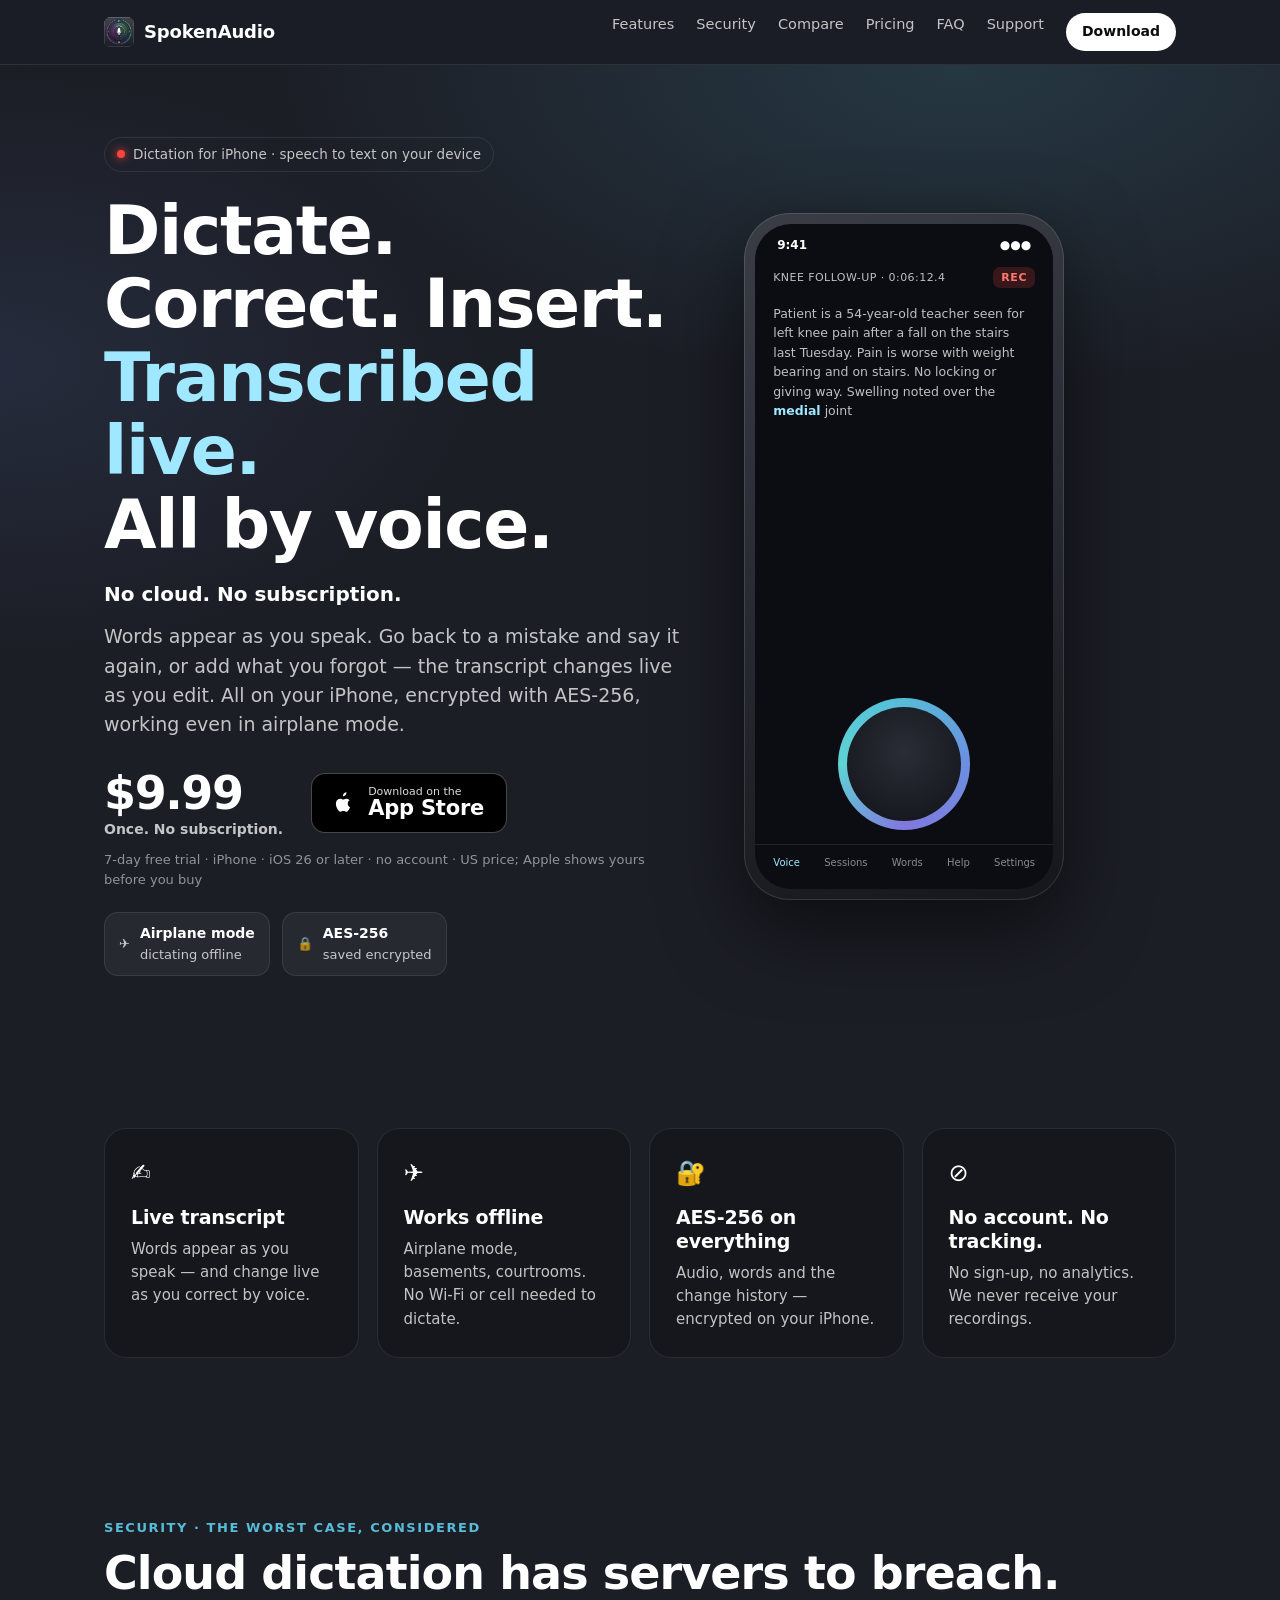
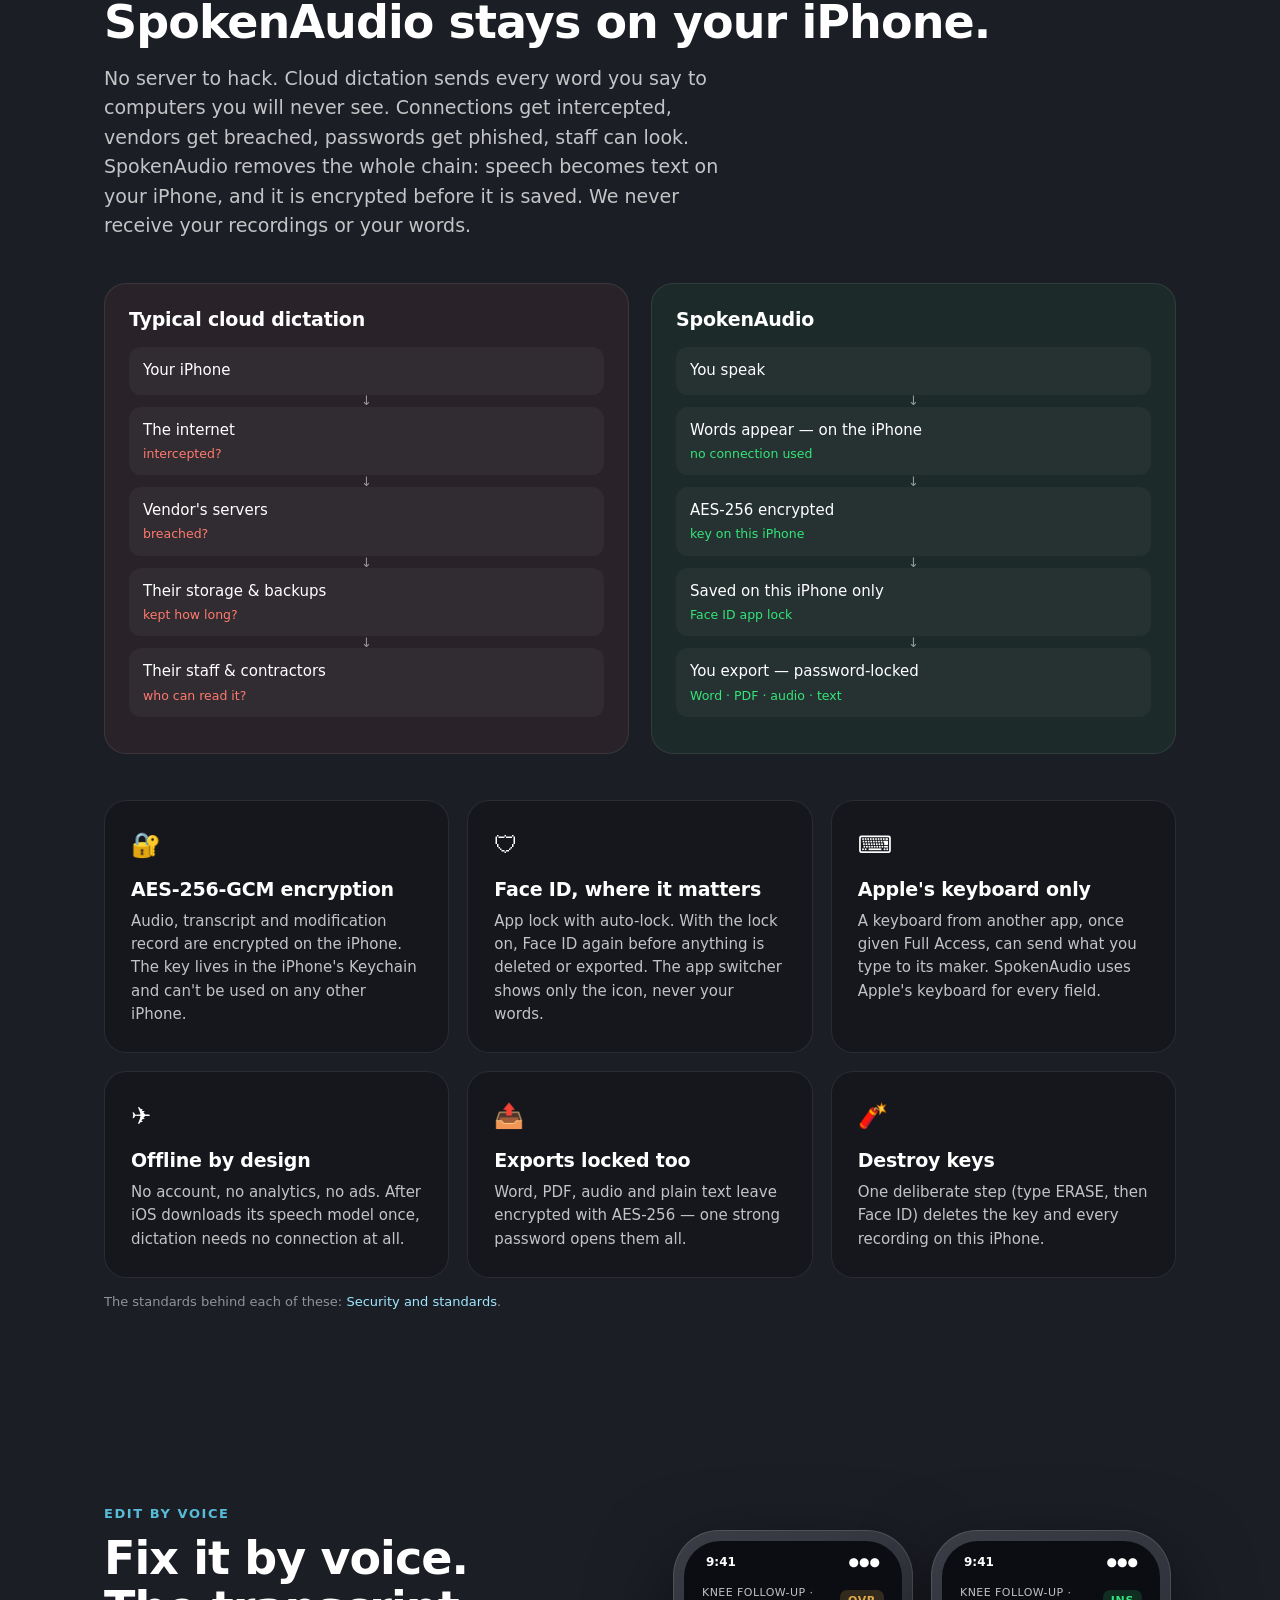
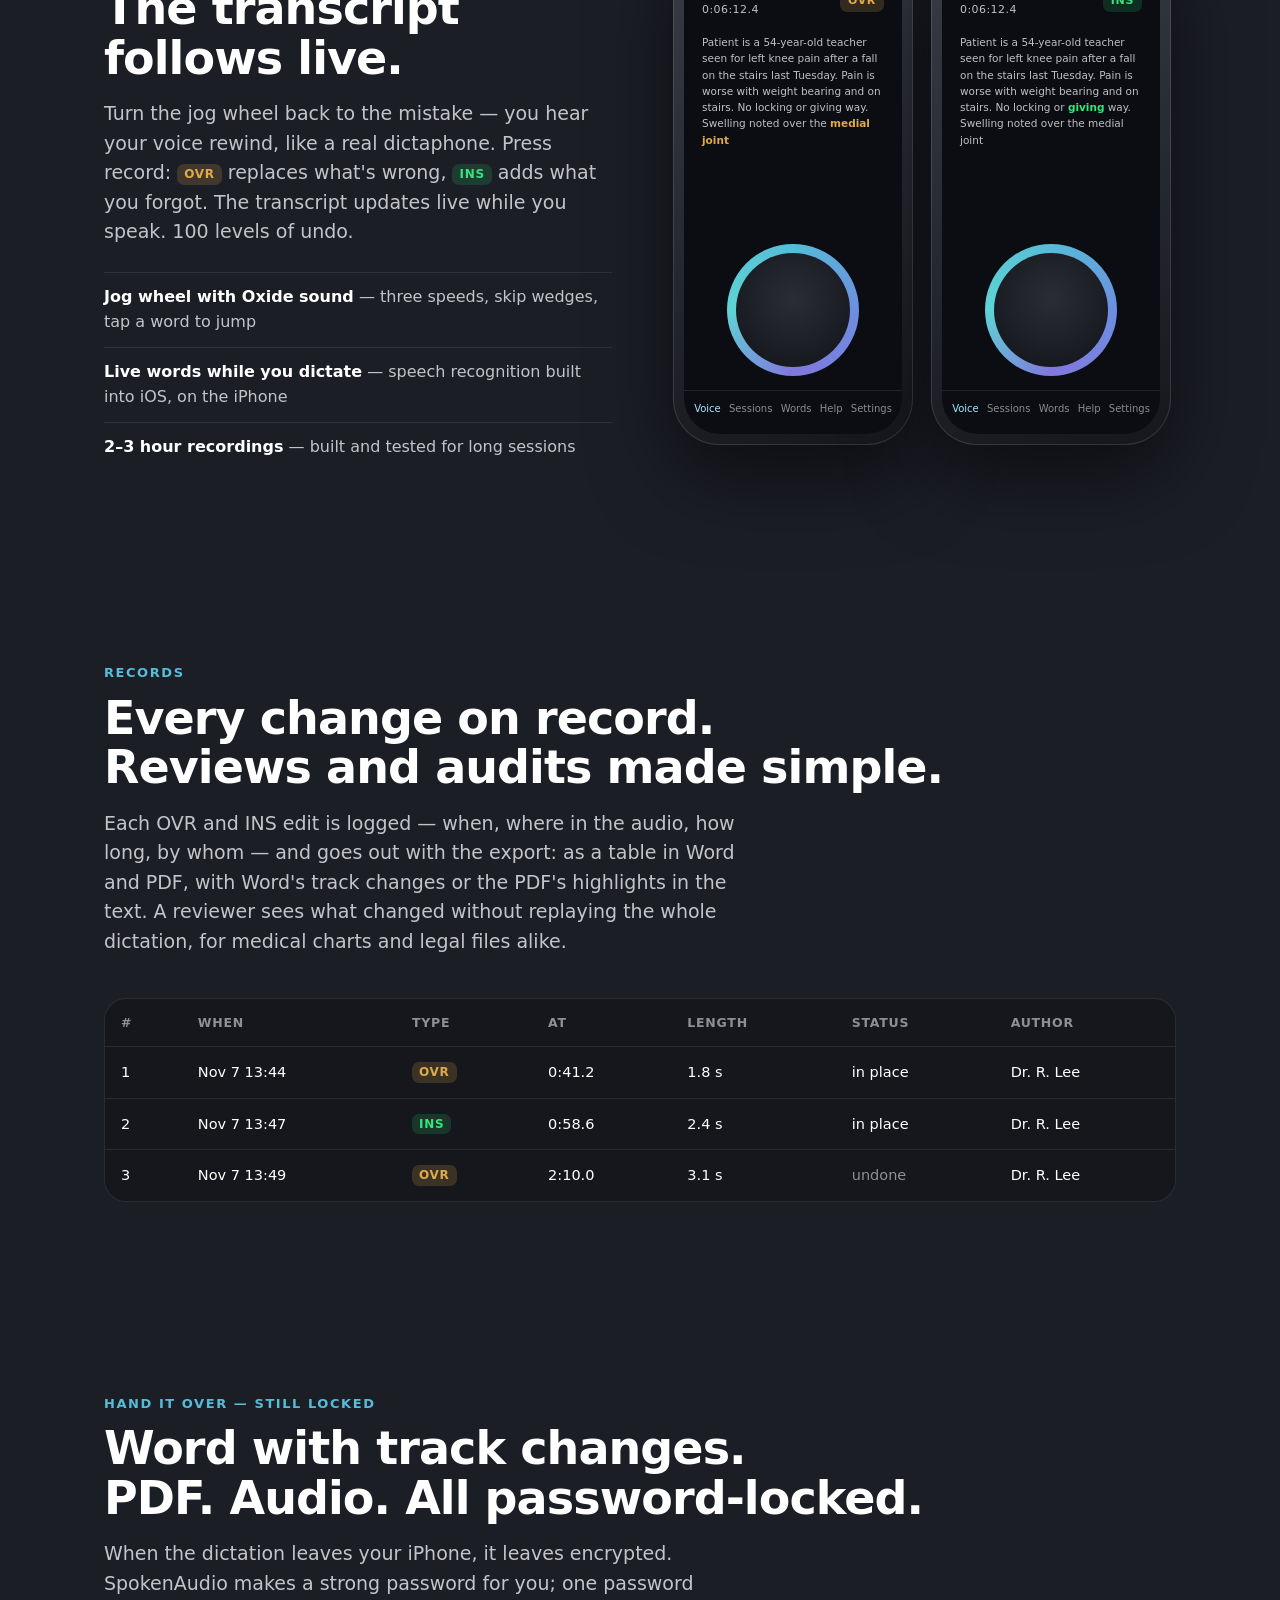
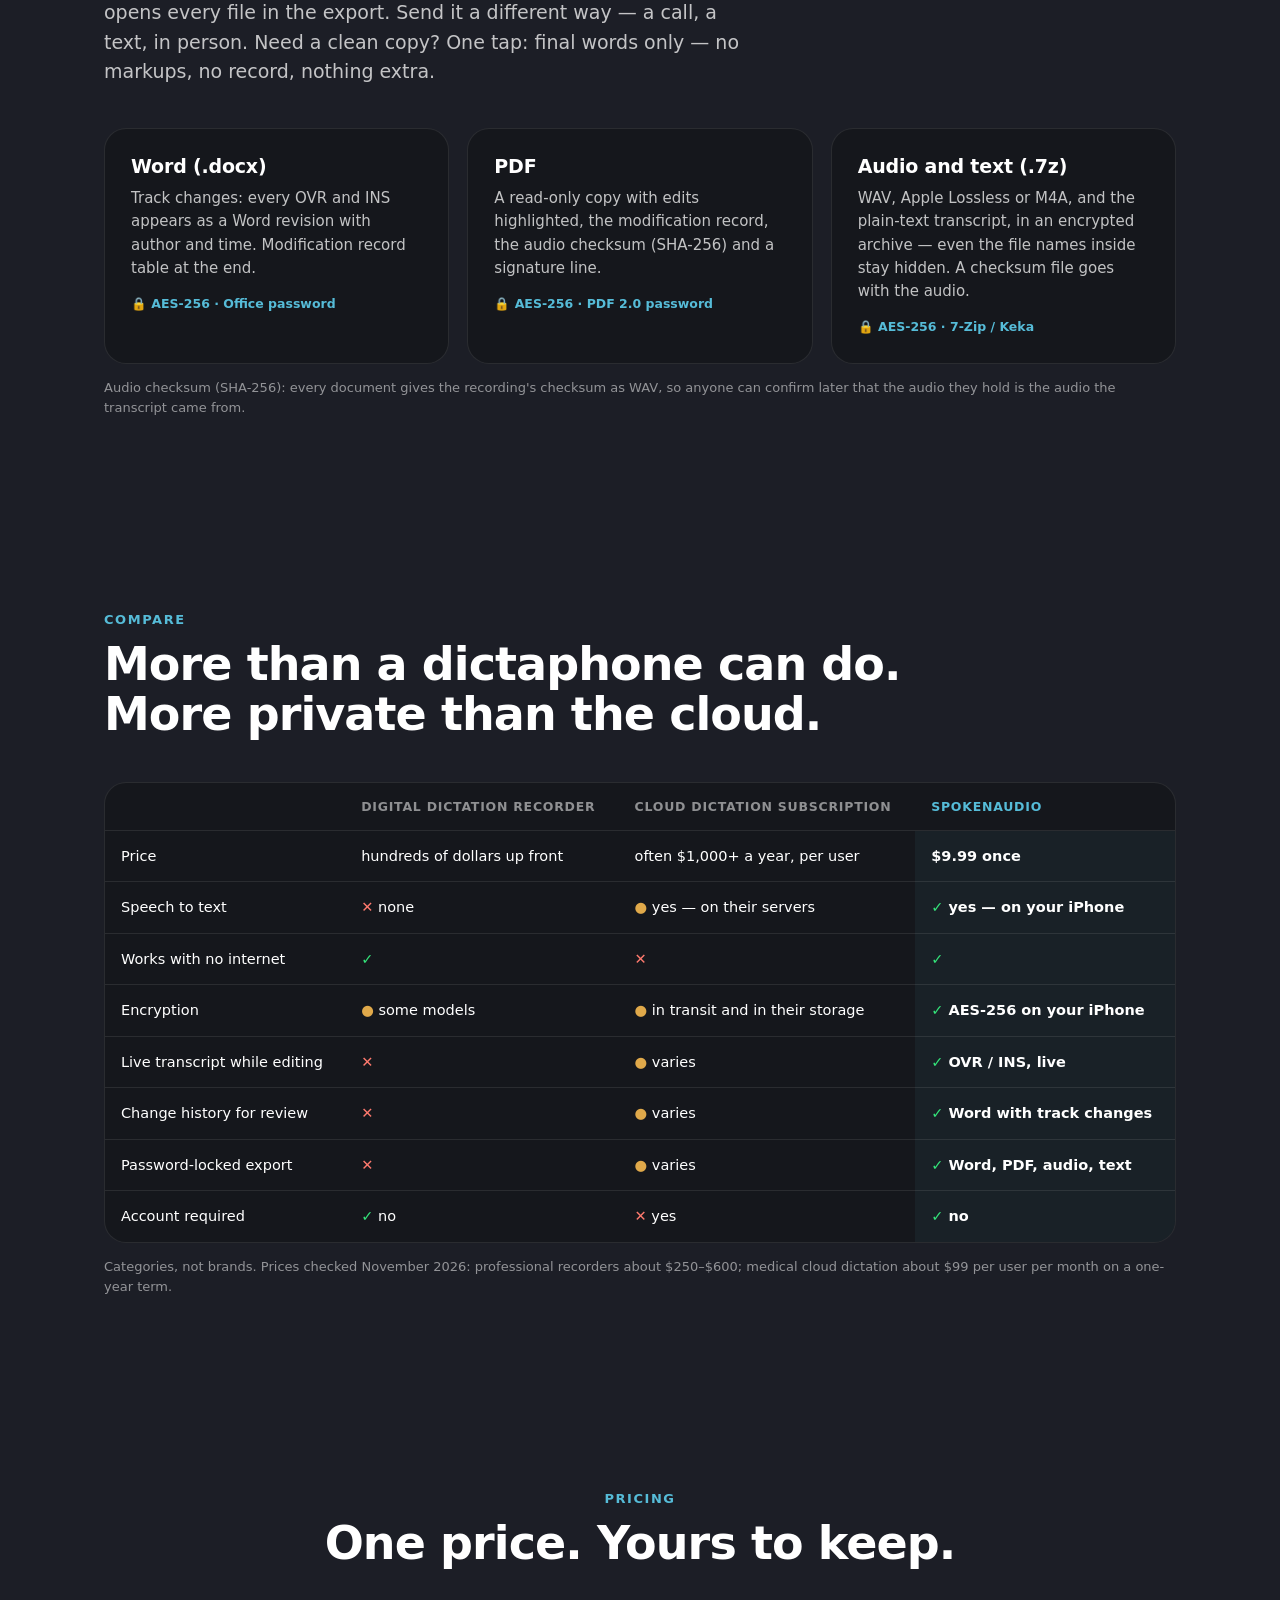
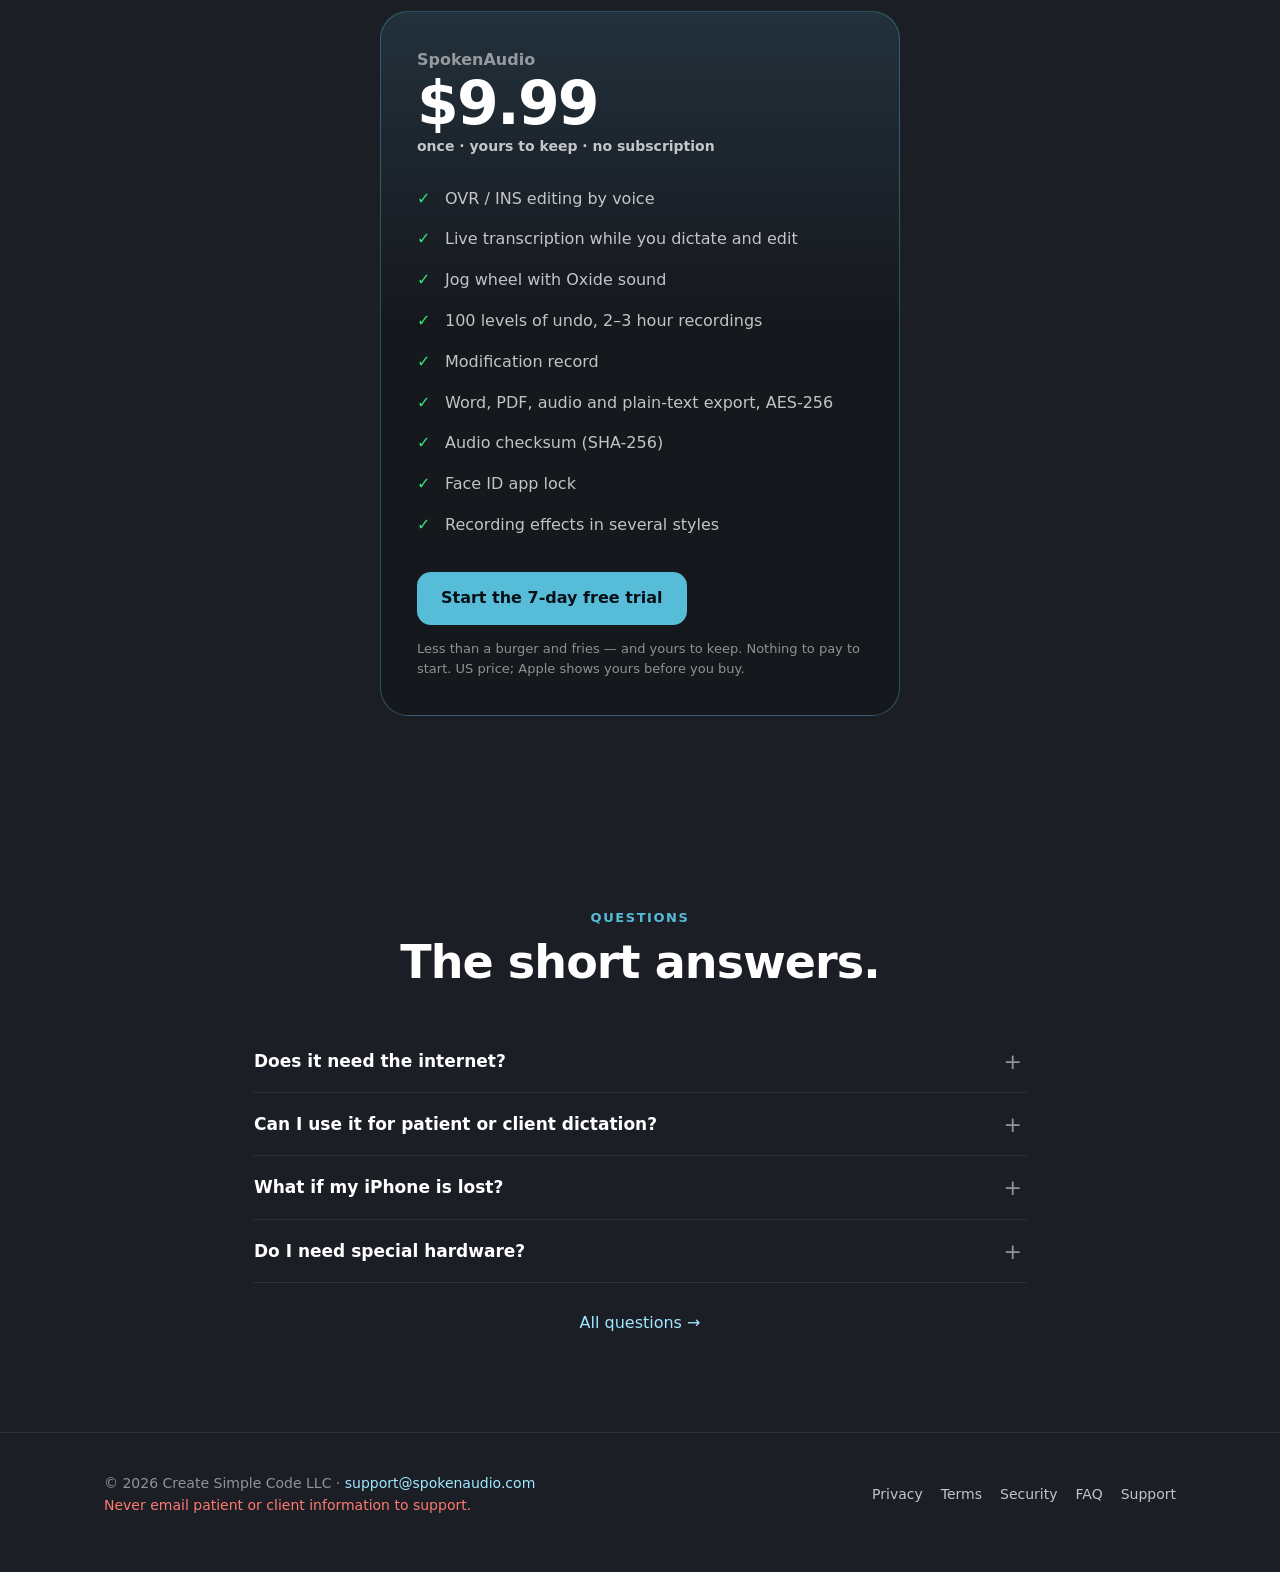
==== commit 8f16b5ca: "Footer: drop the trademark symbol until counsel approves it Co-Authored-By: Claude Opus 5.5 <noreply" ====
--- a/index.html
+++ b/index.html
@@ -200,7 +200,7 @@
 
 </main>
 <footer><div class="wrap">
-<div>© 2026 Create Simple Code LLC · SpokenAudio™ · <a href="mailto:support@spokenaudio.com">support@spokenaudio.com</a><br><span class="warn">Never email patient or client information to support.</span></div>
+<div>© 2026 Create Simple Code LLC · <a href="mailto:support@spokenaudio.com">support@spokenaudio.com</a><br><span class="warn">Never email patient or client information to support.</span></div>
 <nav><a href="/privacy/">Privacy</a><a href="/terms/">Terms</a><a href="/security/">Security</a><a href="/faq/">FAQ</a><a href="/support/">Support</a></nav>
 </div></footer>
 </body>
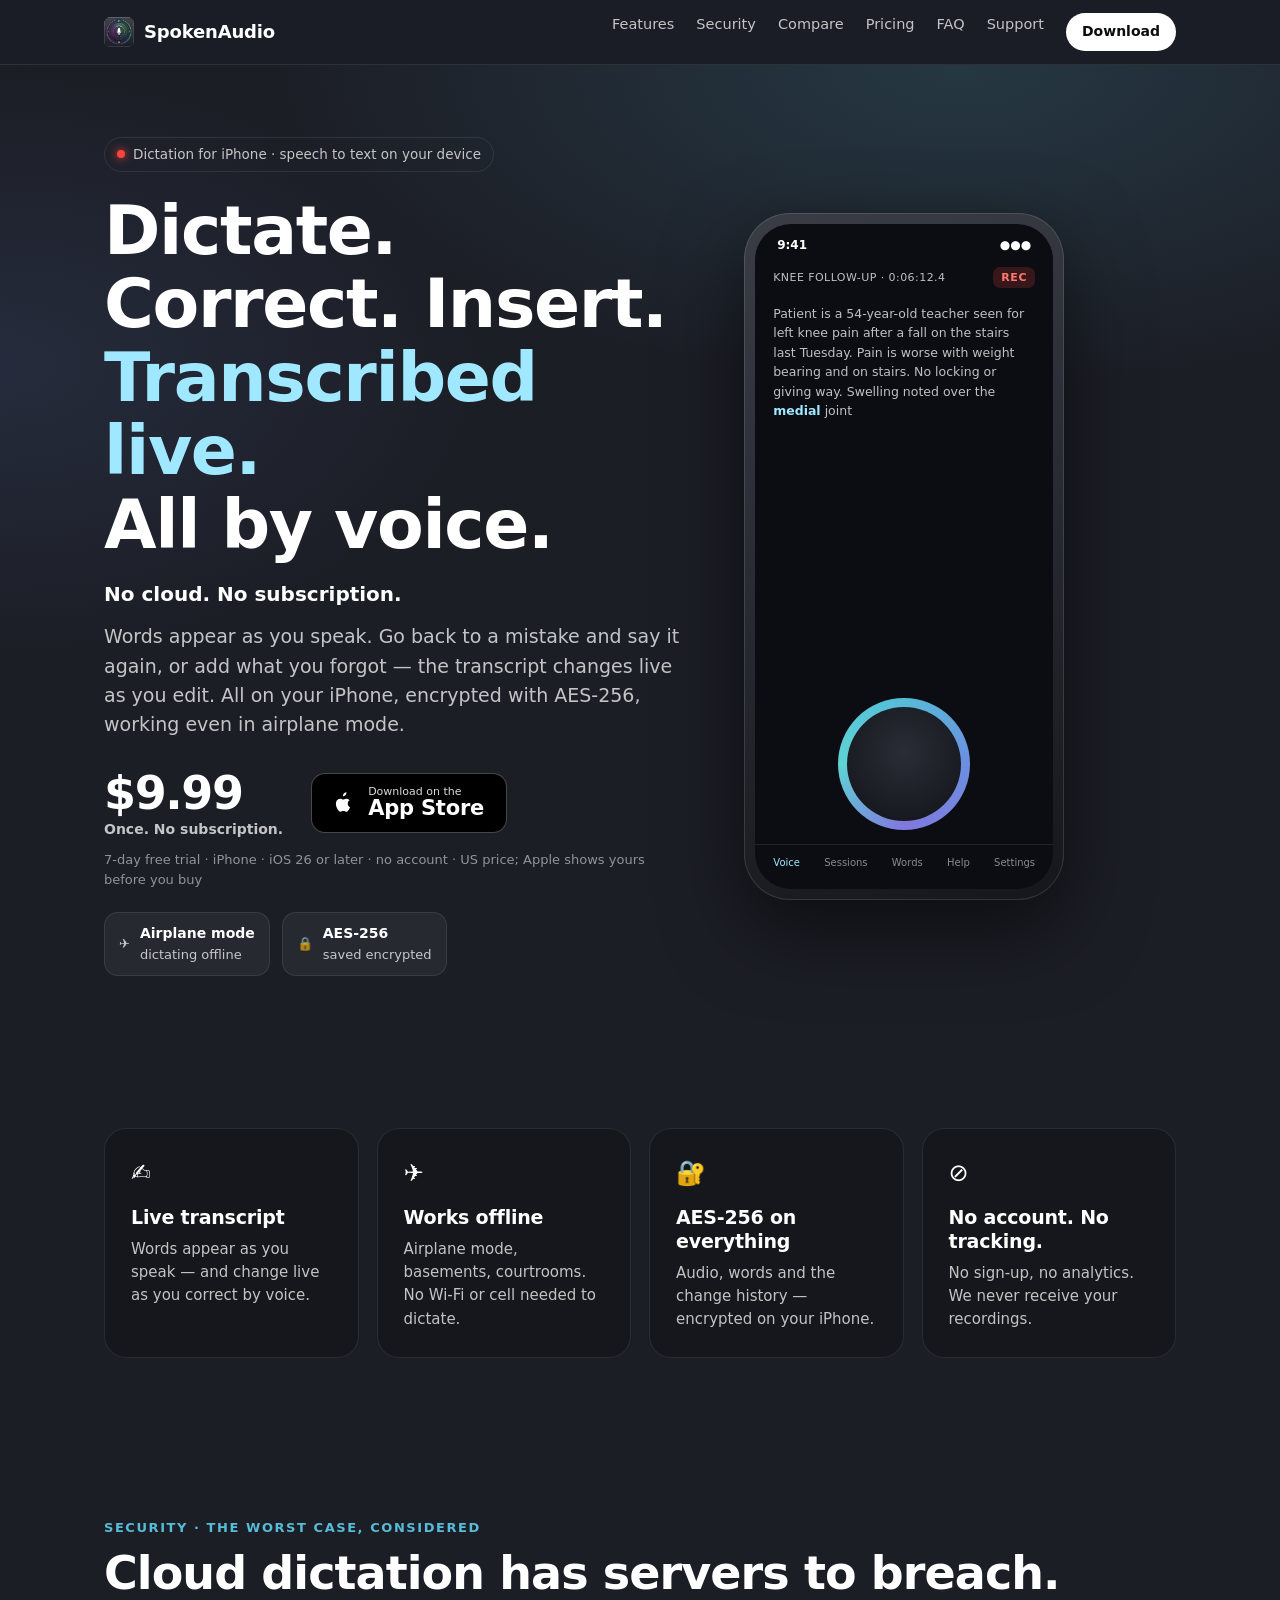
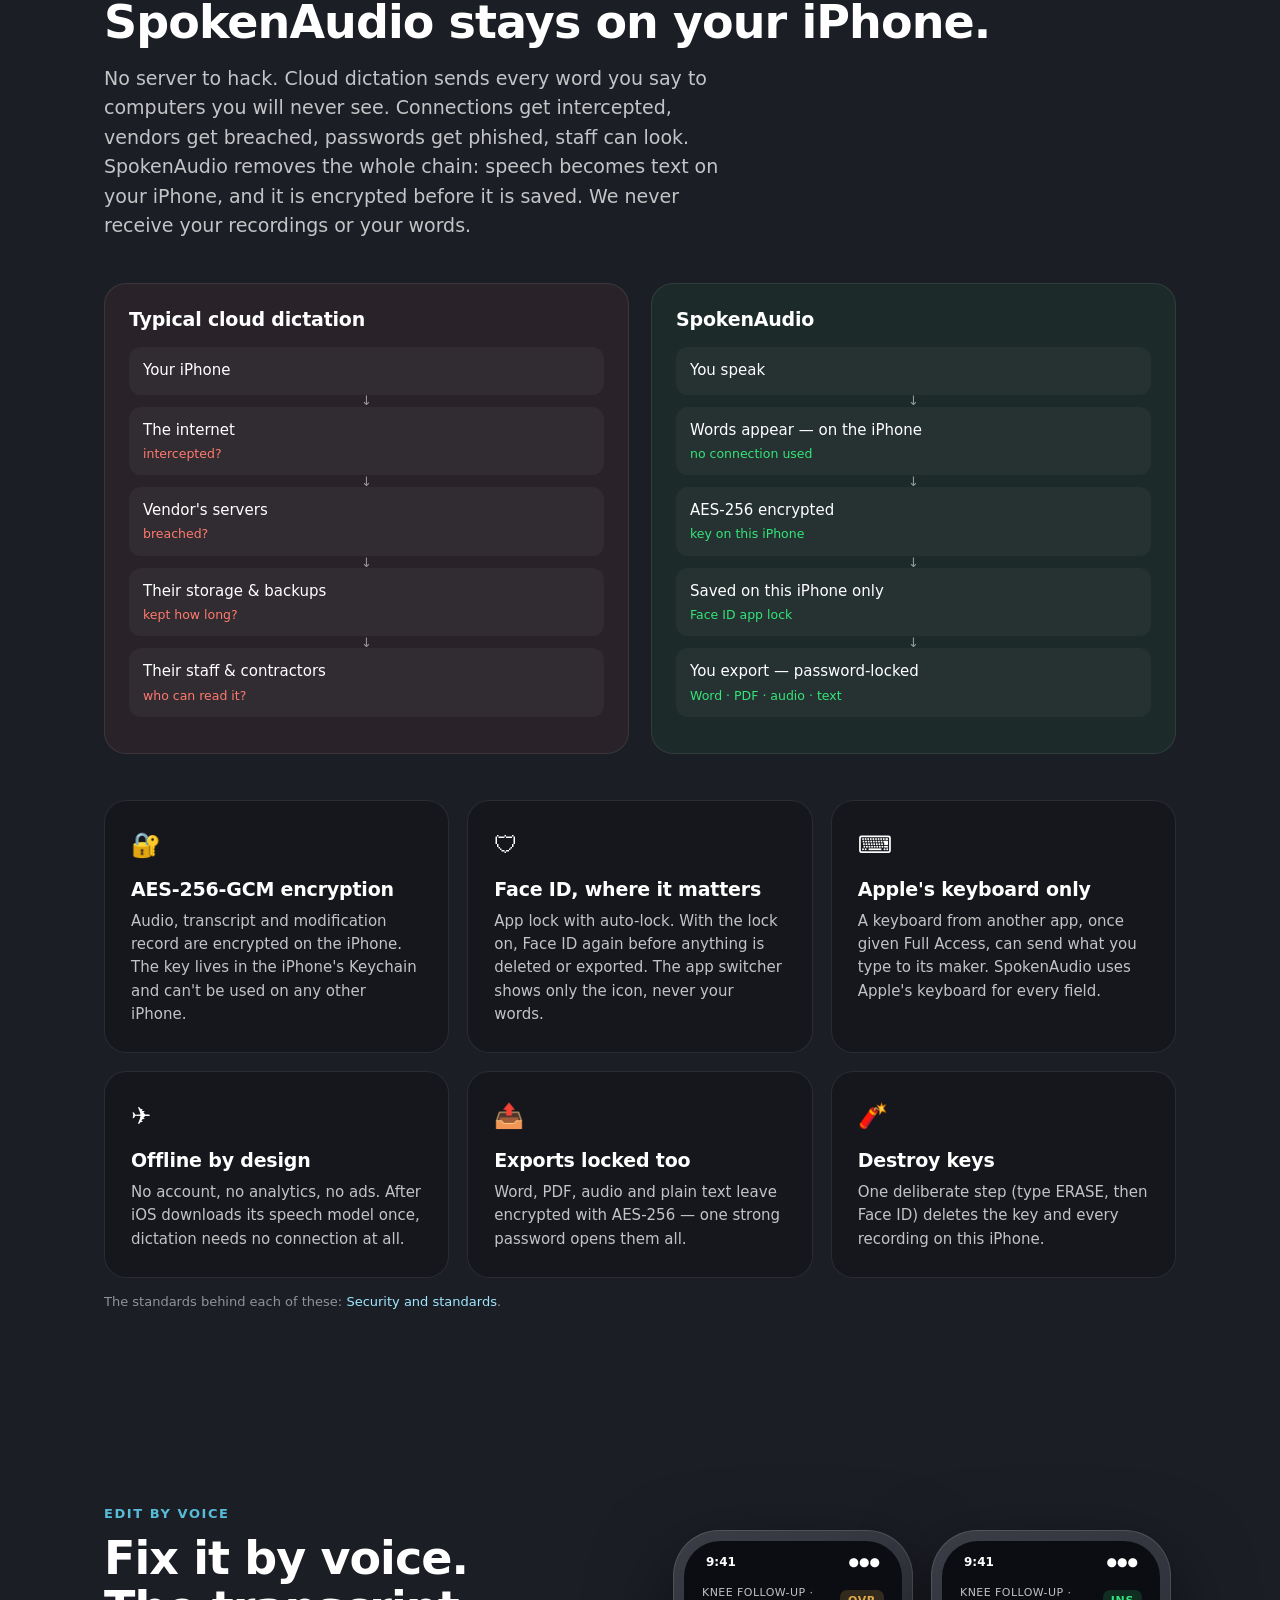
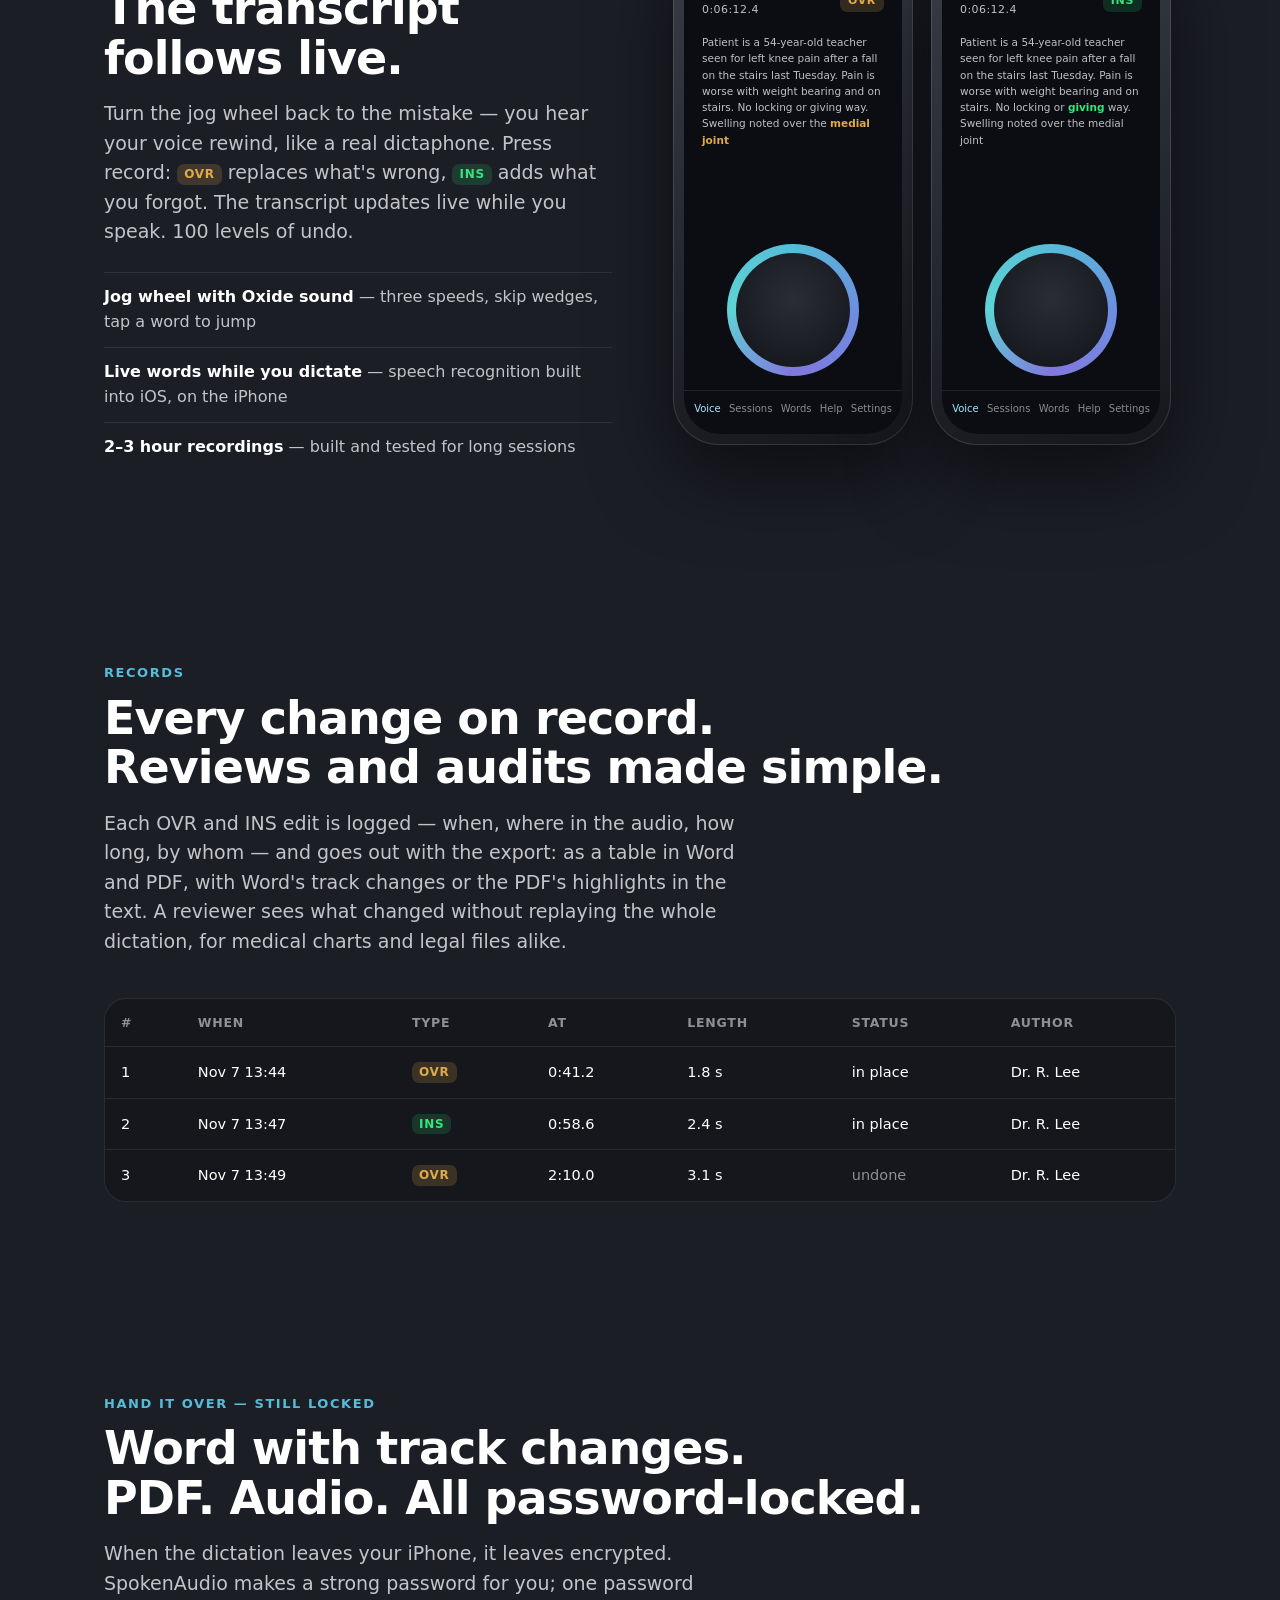
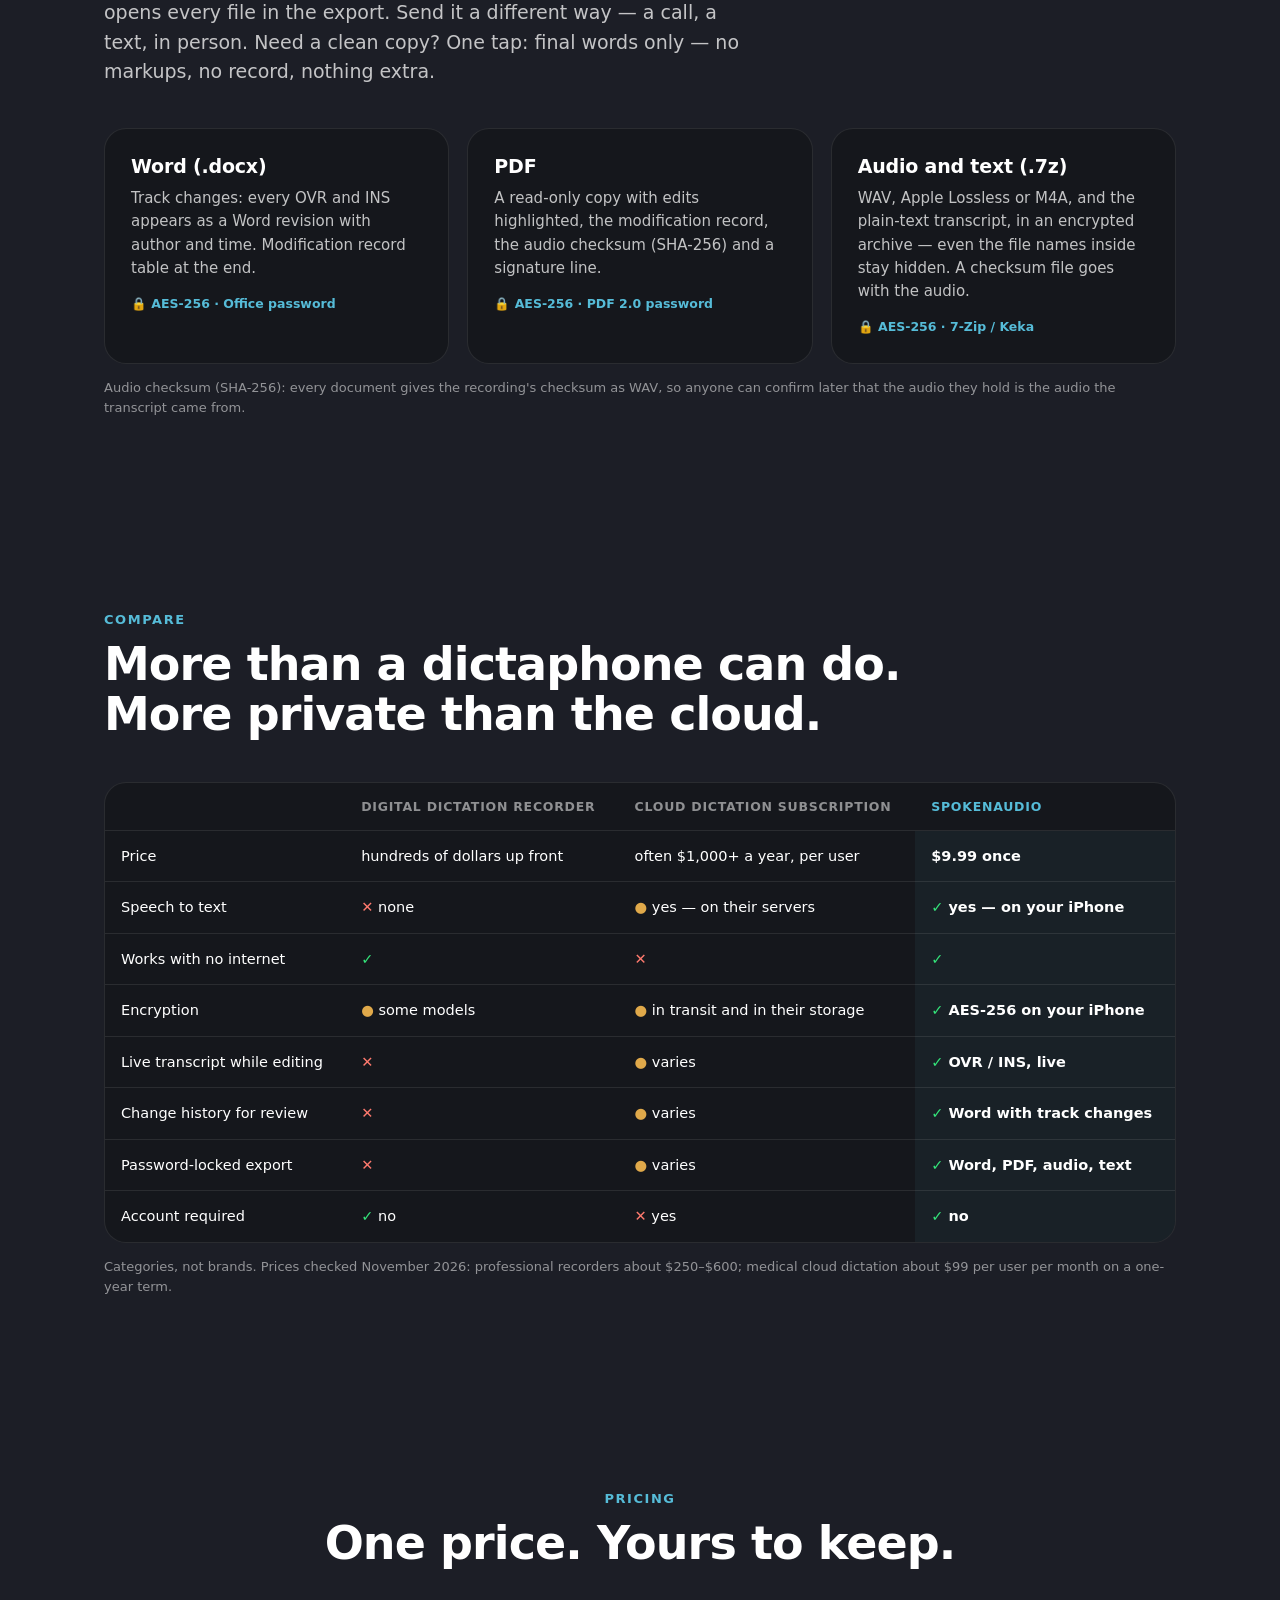
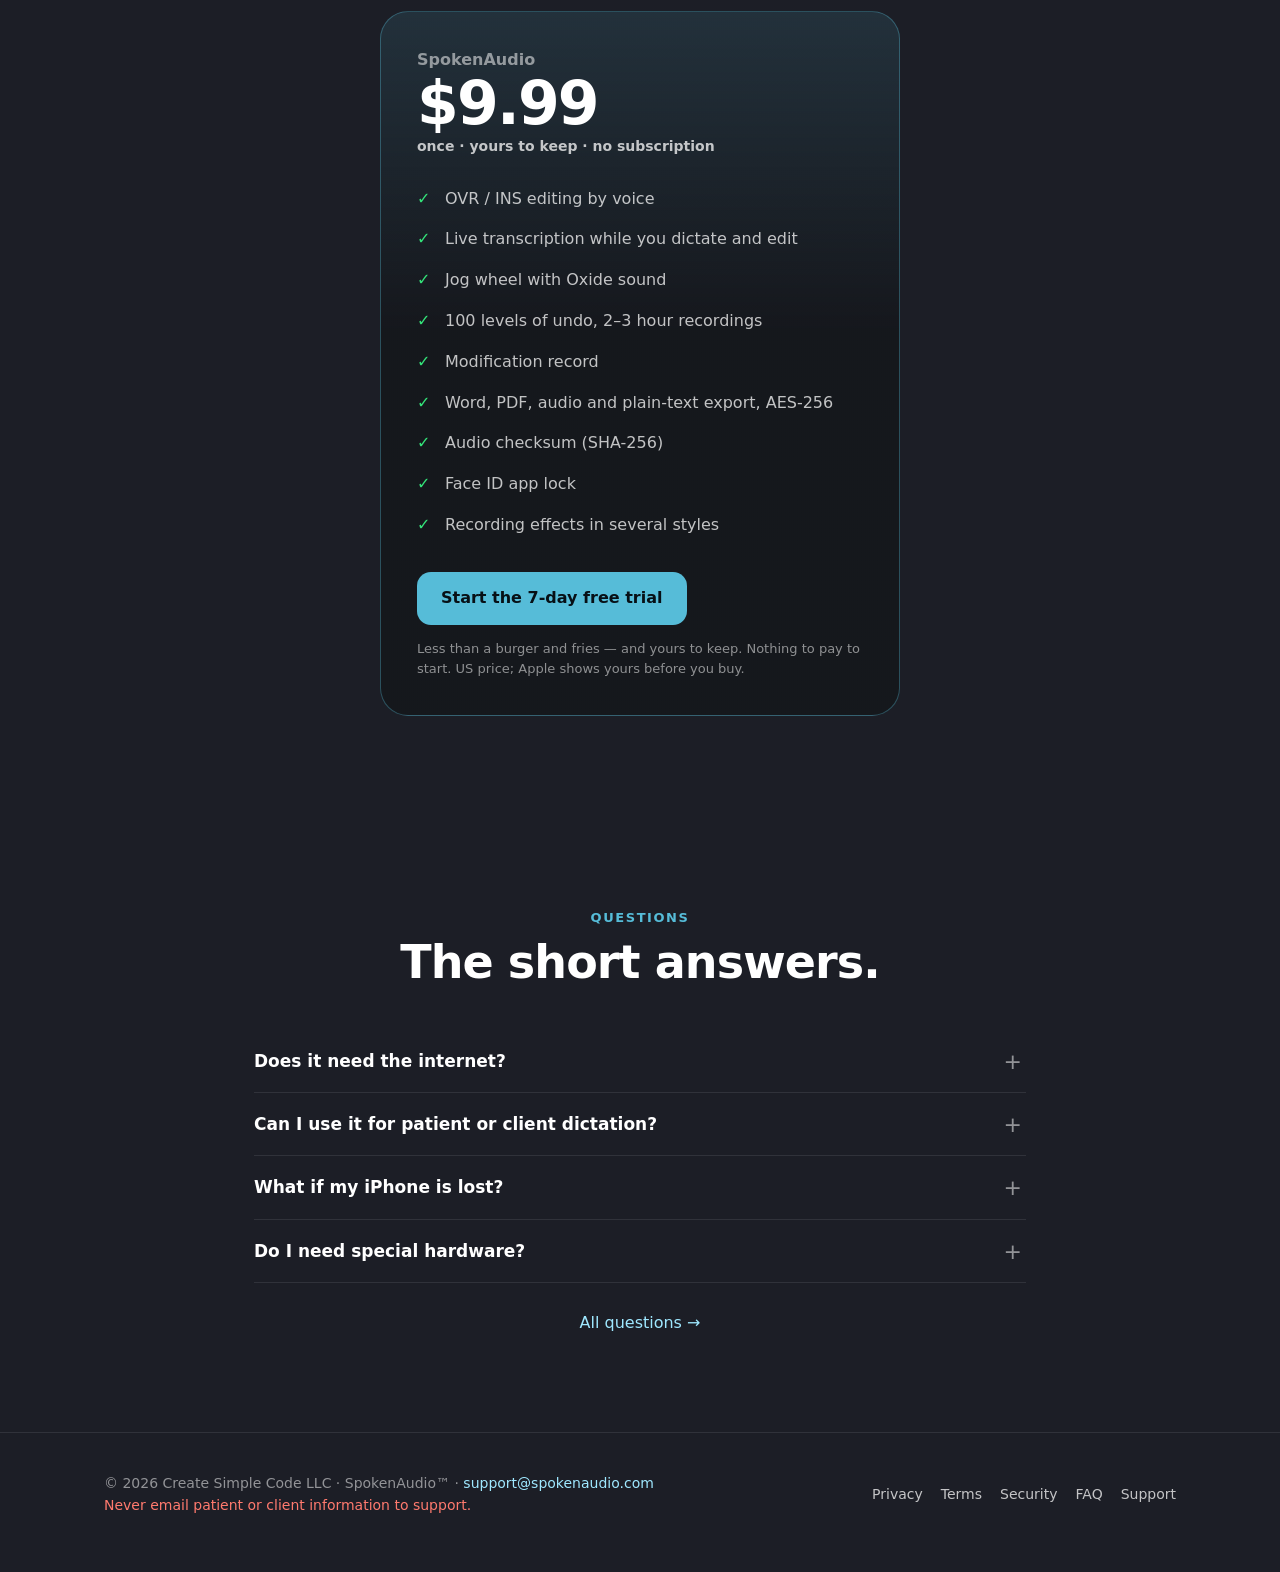
==== commit ba96059e: "Security page: HIPAA and healthcare use; footer: SpokenAudio™ back (owner's decision) Co-Authored-By" ====
--- a/index.html
+++ b/index.html
@@ -200,7 +200,7 @@
 
 </main>
 <footer><div class="wrap">
-<div>© 2026 Create Simple Code LLC · <a href="mailto:support@spokenaudio.com">support@spokenaudio.com</a><br><span class="warn">Never email patient or client information to support.</span></div>
+<div>© 2026 Create Simple Code LLC · SpokenAudio™ · <a href="mailto:support@spokenaudio.com">support@spokenaudio.com</a><br><span class="warn">Never email patient or client information to support.</span></div>
 <nav><a href="/privacy/">Privacy</a><a href="/terms/">Terms</a><a href="/security/">Security</a><a href="/faq/">FAQ</a><a href="/support/">Support</a></nav>
 </div></footer>
 </body>
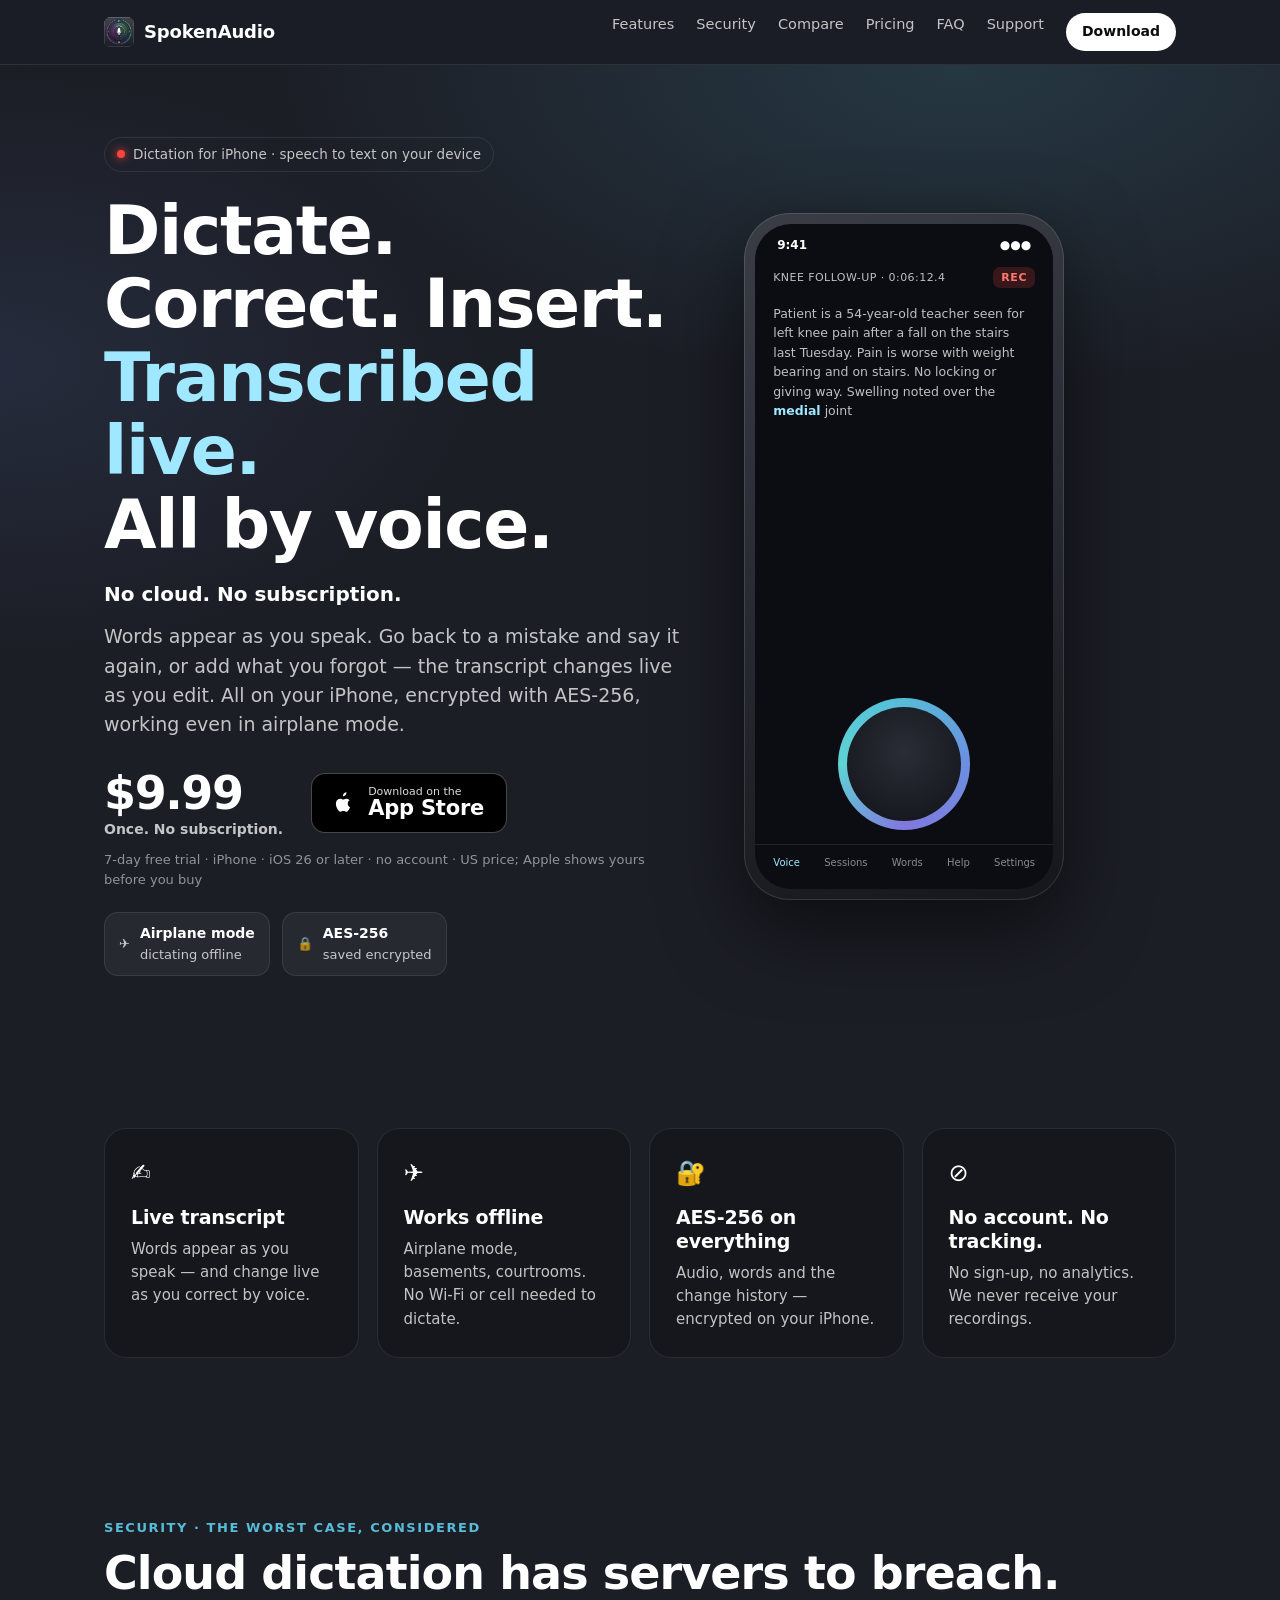
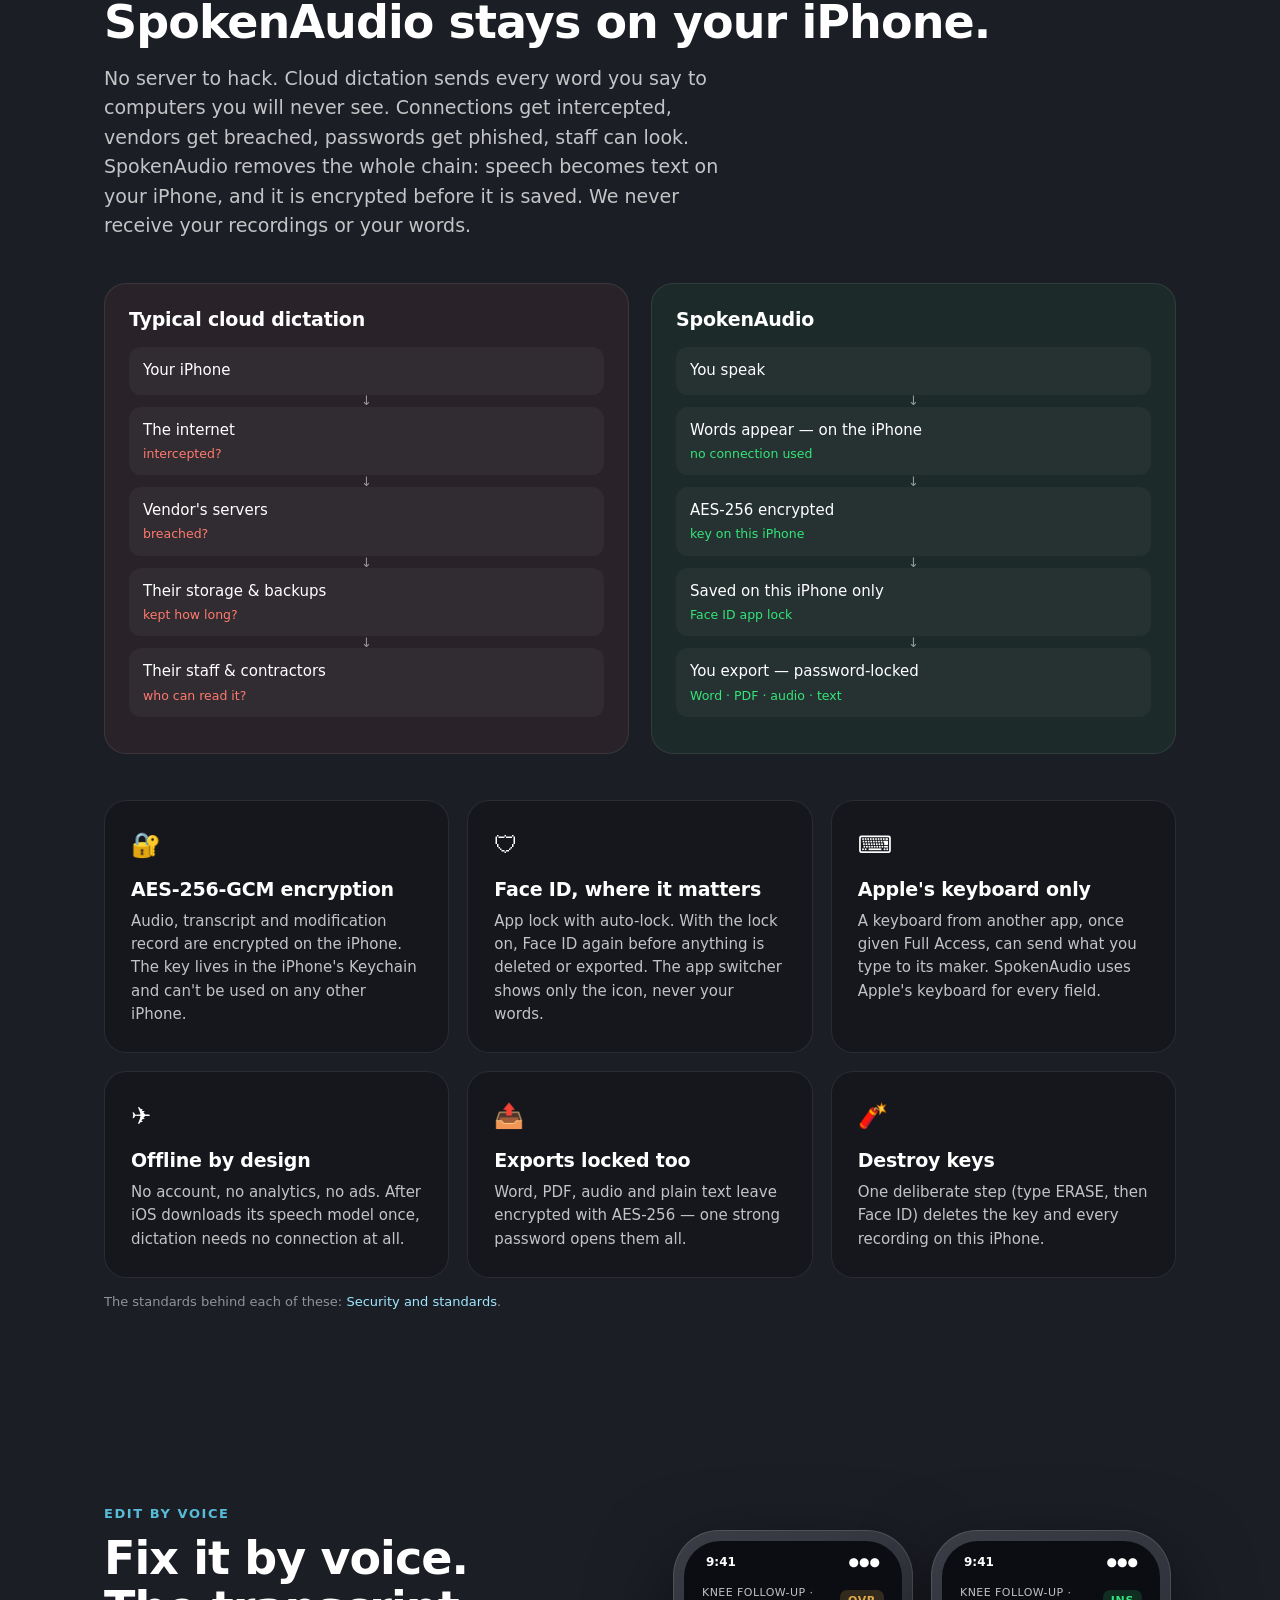
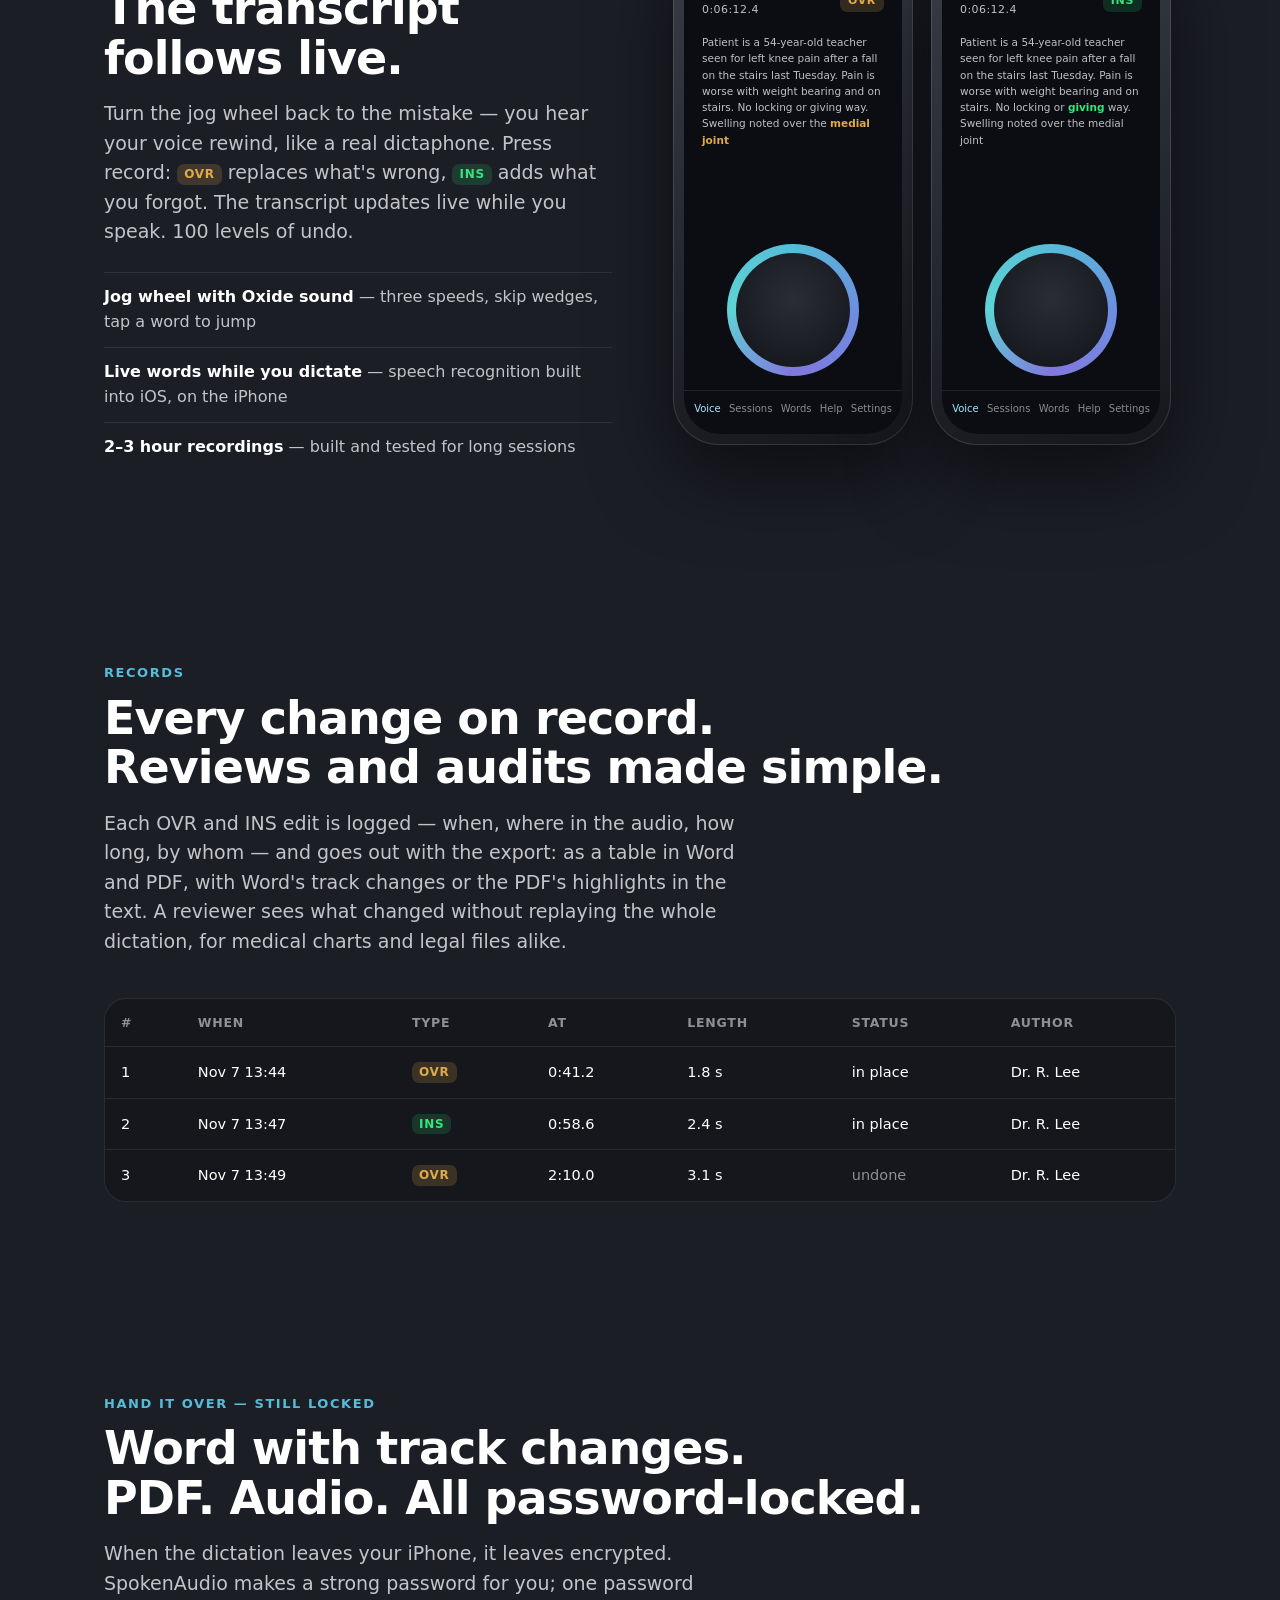
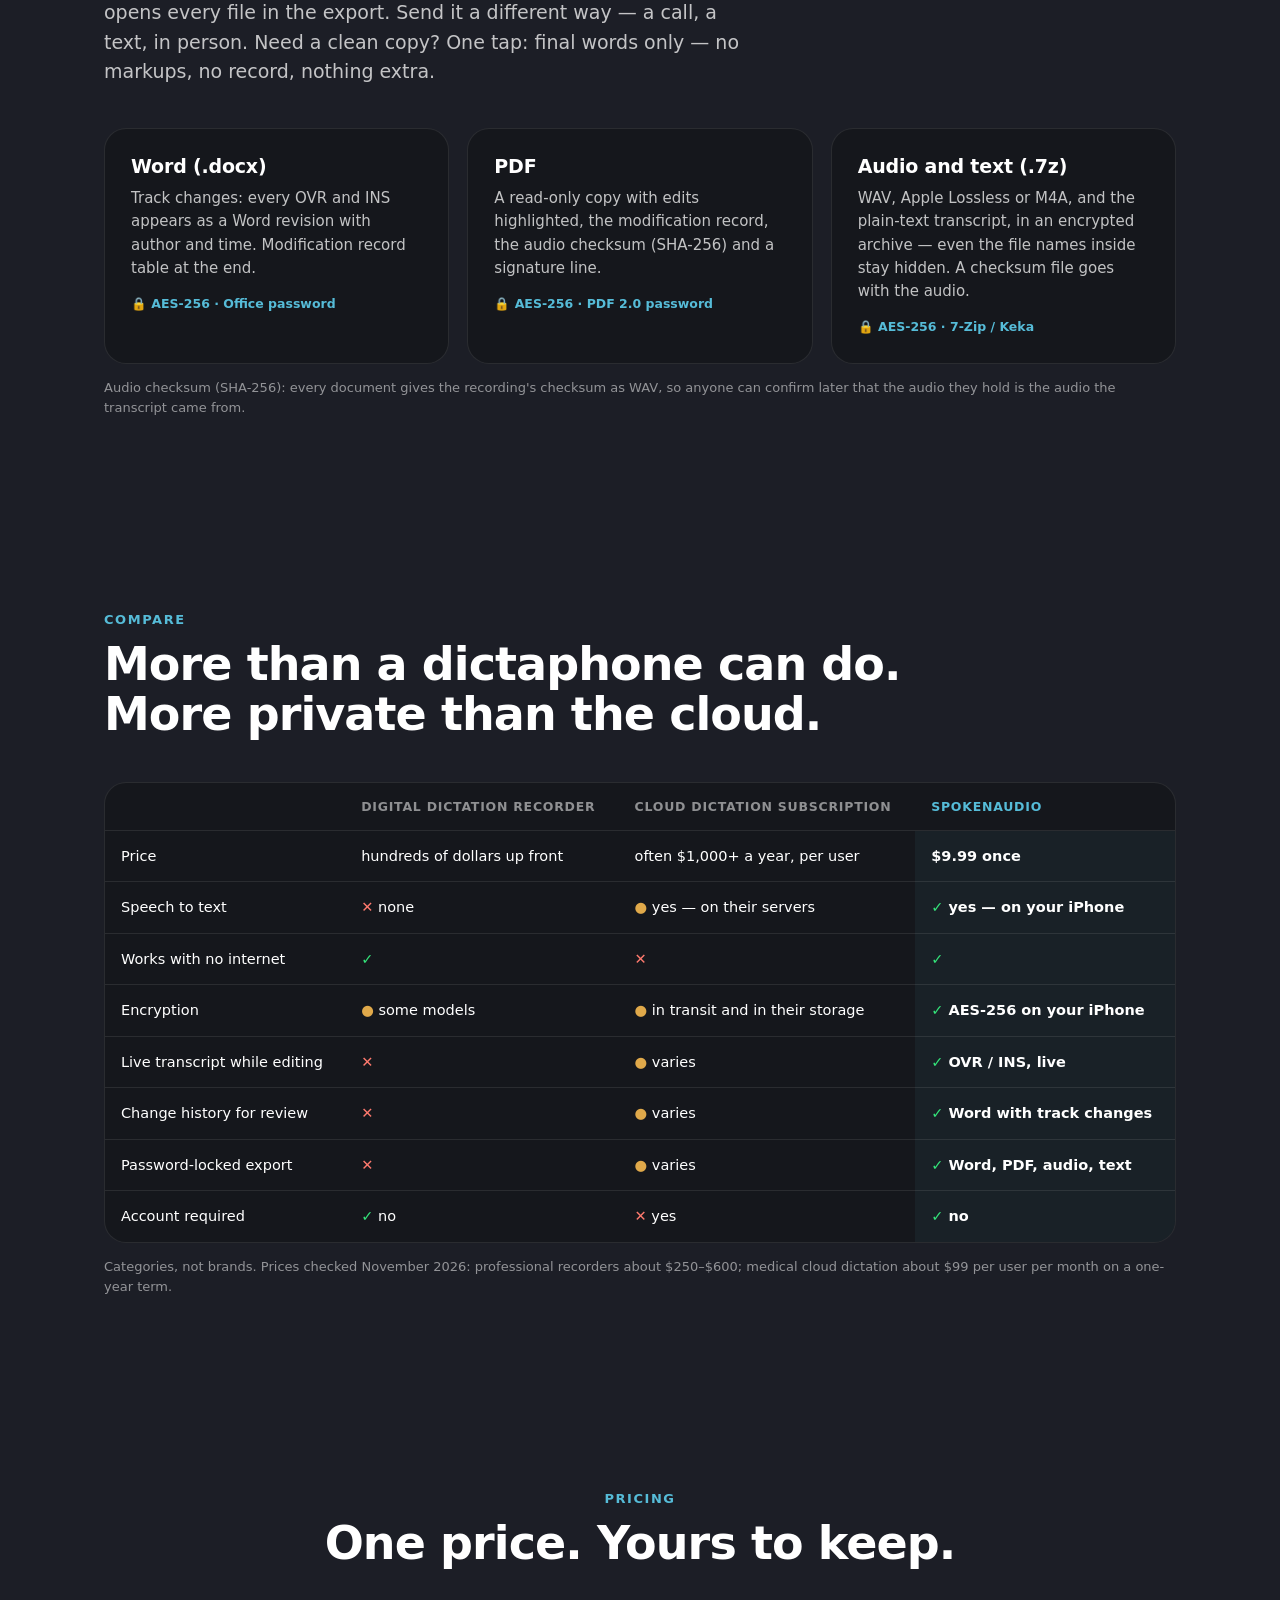
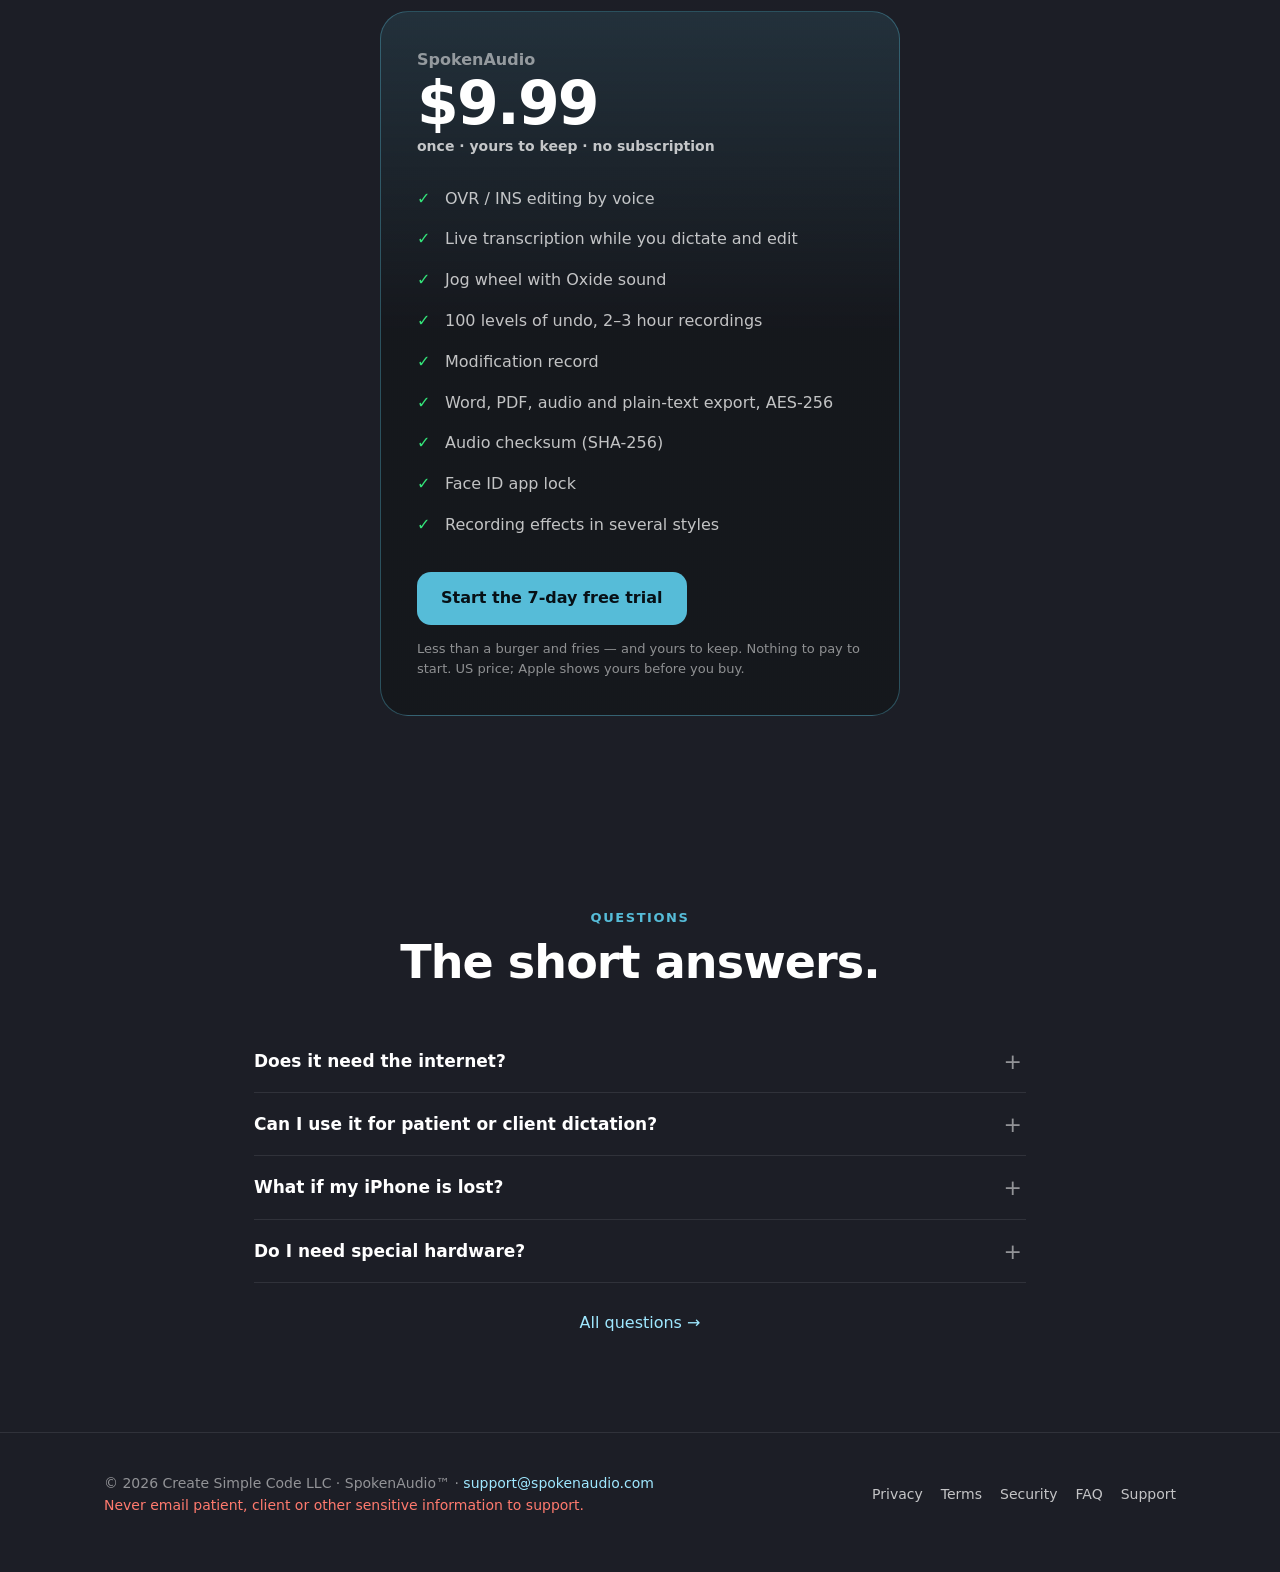
==== commit 36d0b7f5: "Support wording: patient, client or other sensitive information Co-Authored-By: Claude Opus 5.5 <nor" ====
--- a/index.html
+++ b/index.html
@@ -200,7 +200,7 @@
 
 </main>
 <footer><div class="wrap">
-<div>© 2026 Create Simple Code LLC · SpokenAudio™ · <a href="mailto:support@spokenaudio.com">support@spokenaudio.com</a><br><span class="warn">Never email patient or client information to support.</span></div>
+<div>© 2026 Create Simple Code LLC · SpokenAudio™ · <a href="mailto:support@spokenaudio.com">support@spokenaudio.com</a><br><span class="warn">Never email patient, client or other sensitive information to support.</span></div>
 <nav><a href="/privacy/">Privacy</a><a href="/terms/">Terms</a><a href="/security/">Security</a><a href="/faq/">FAQ</a><a href="/support/">Support</a></nav>
 </div></footer>
 </body>
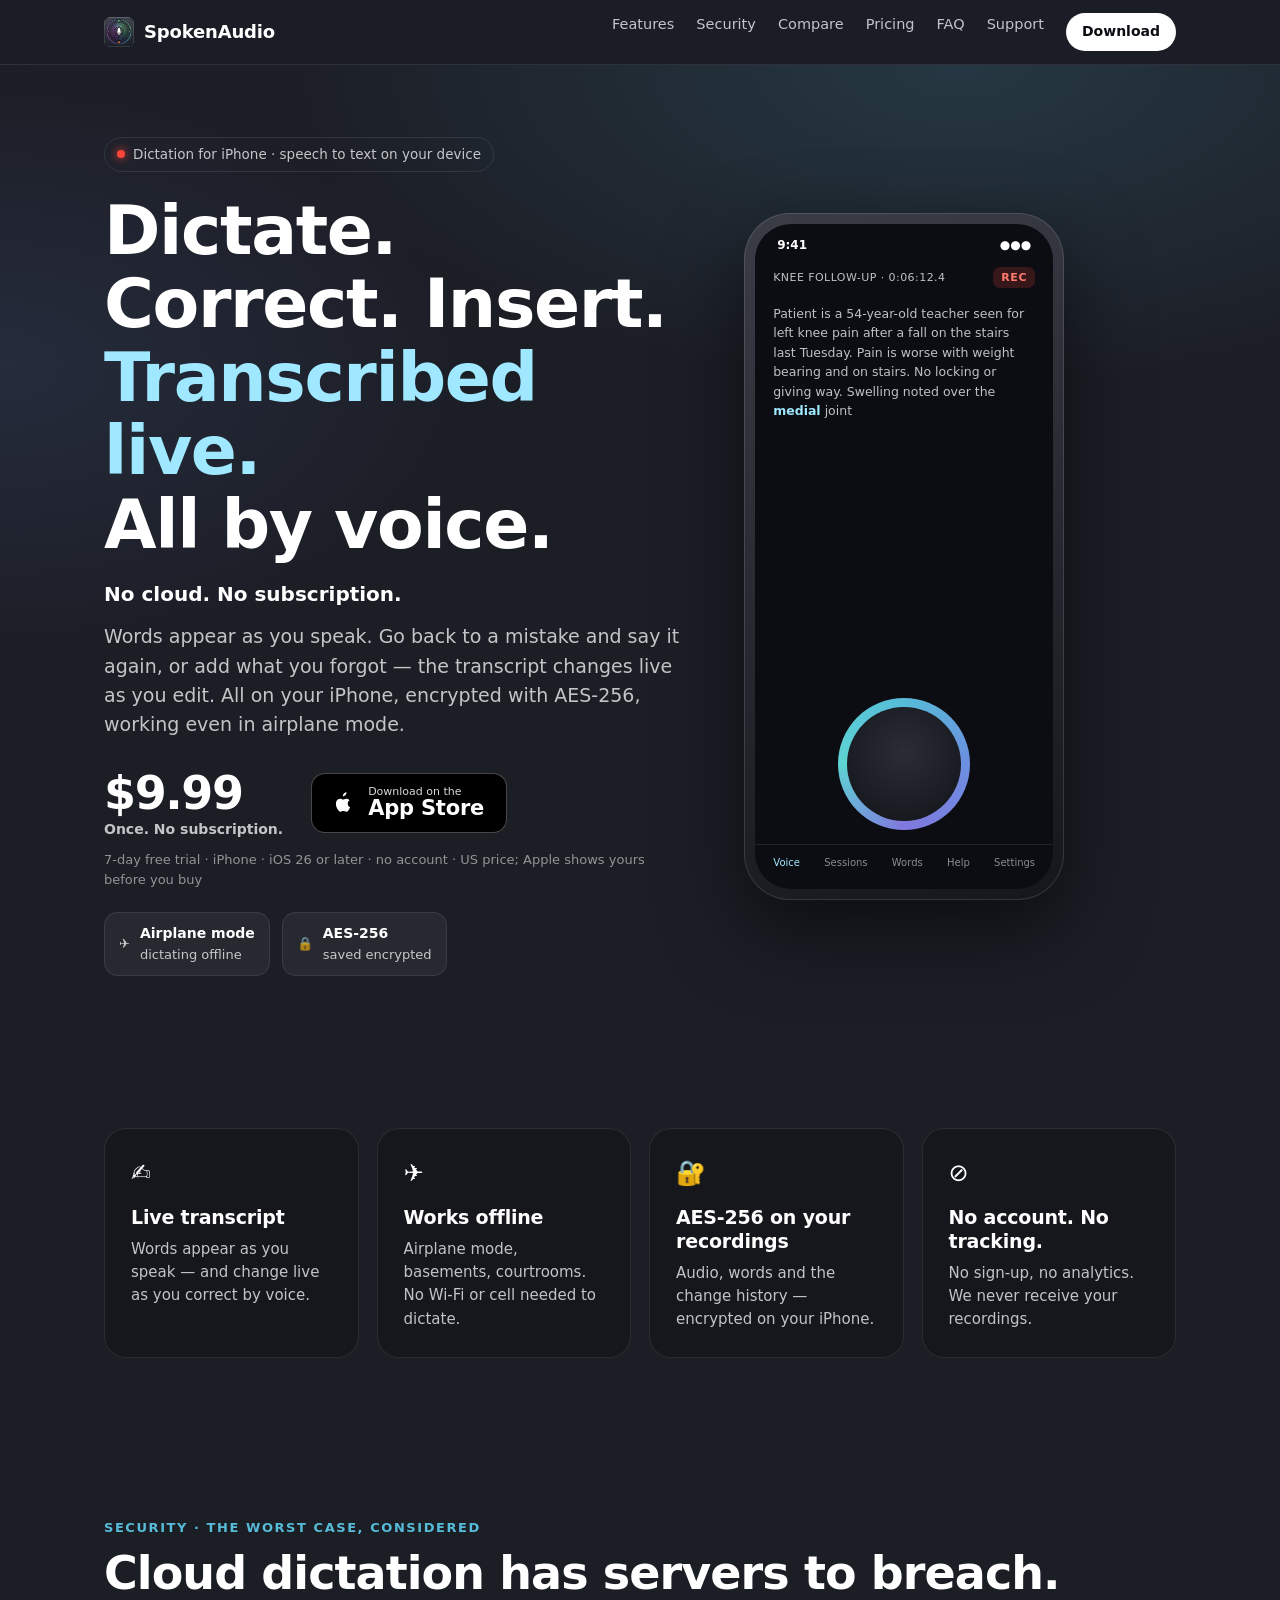
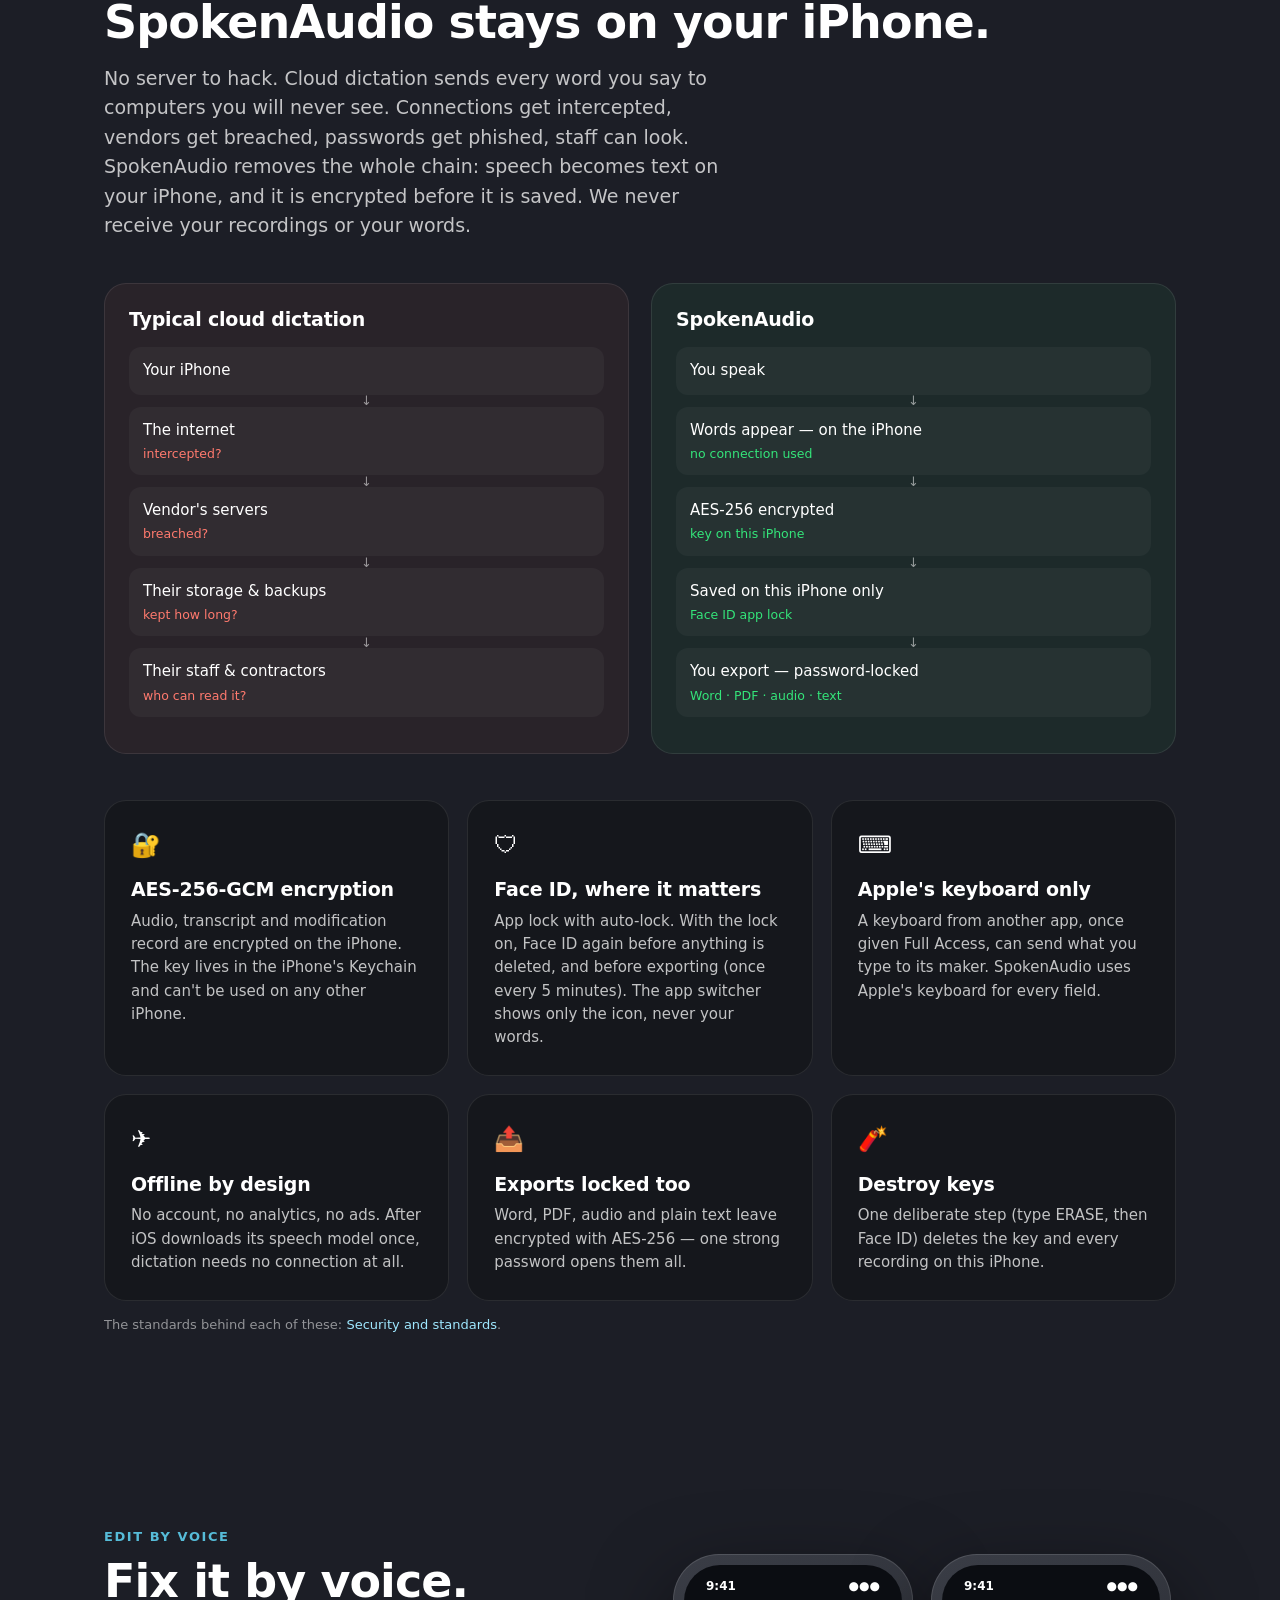
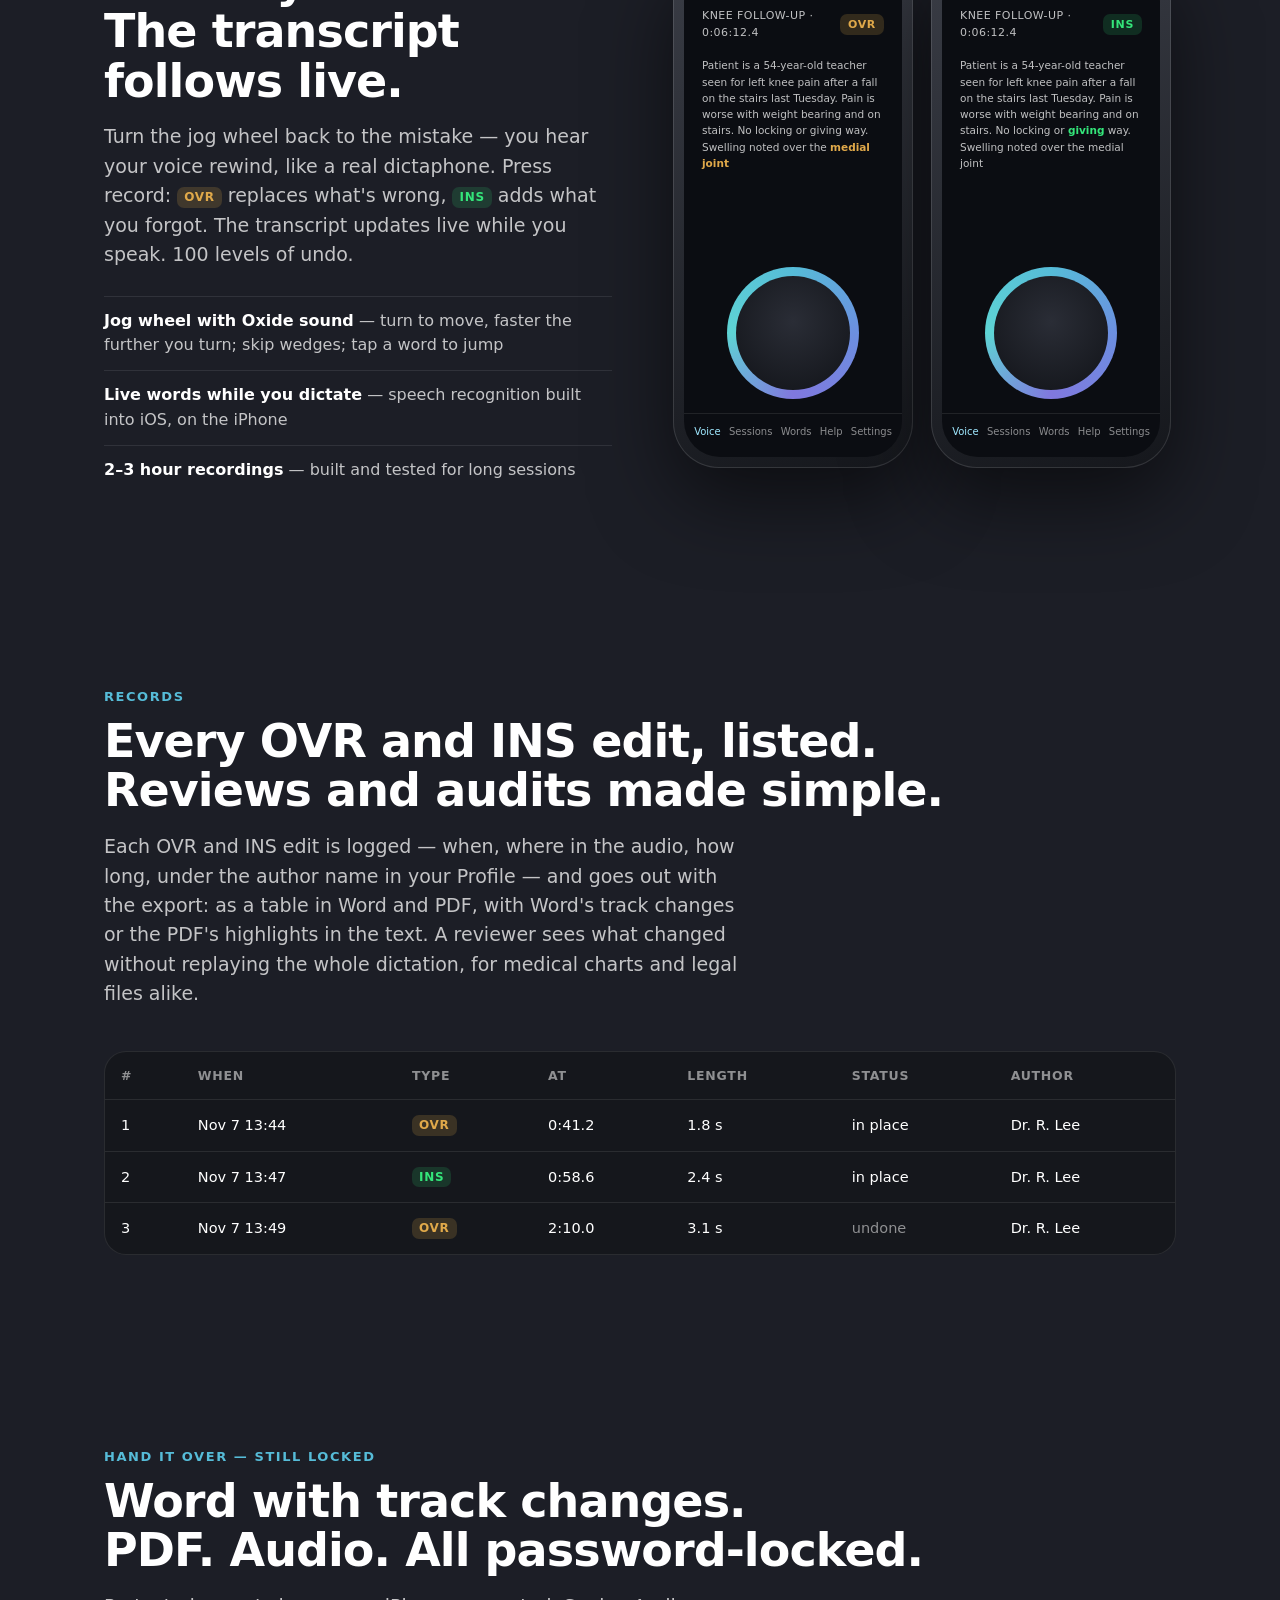
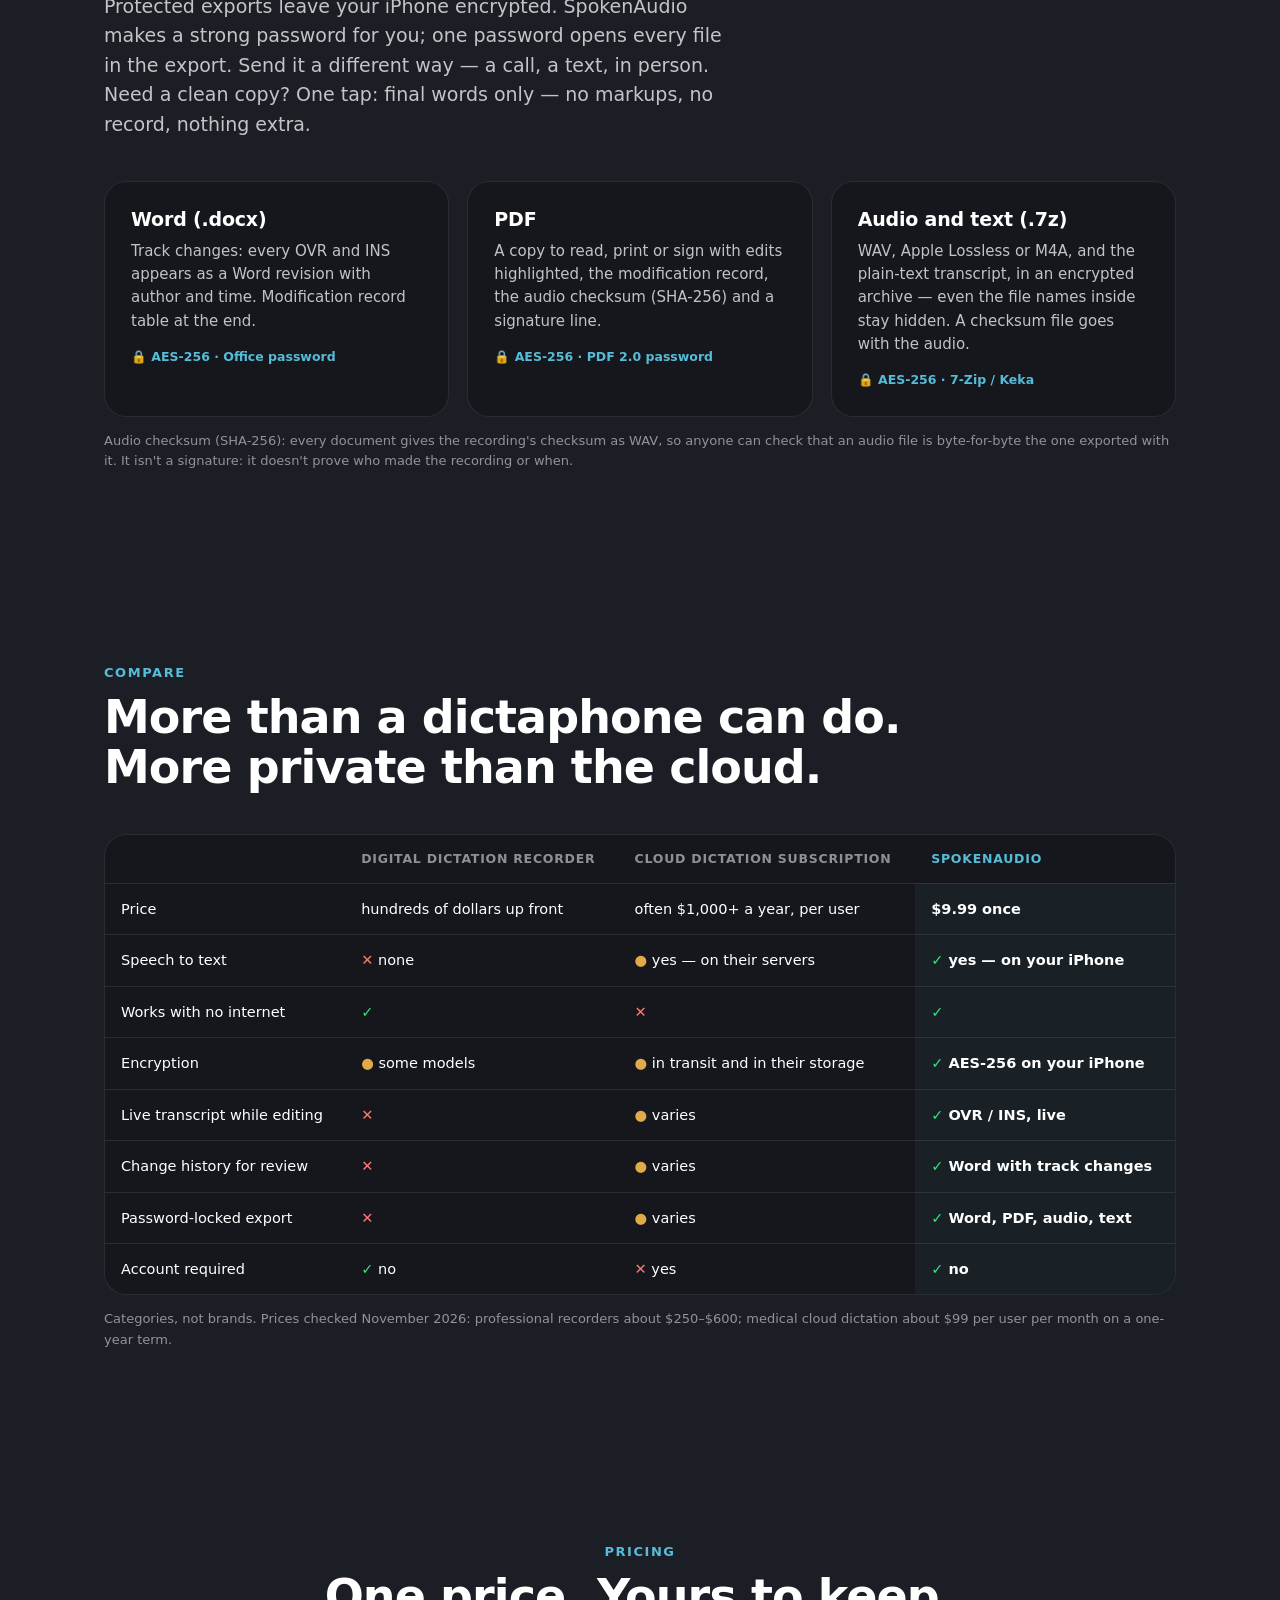
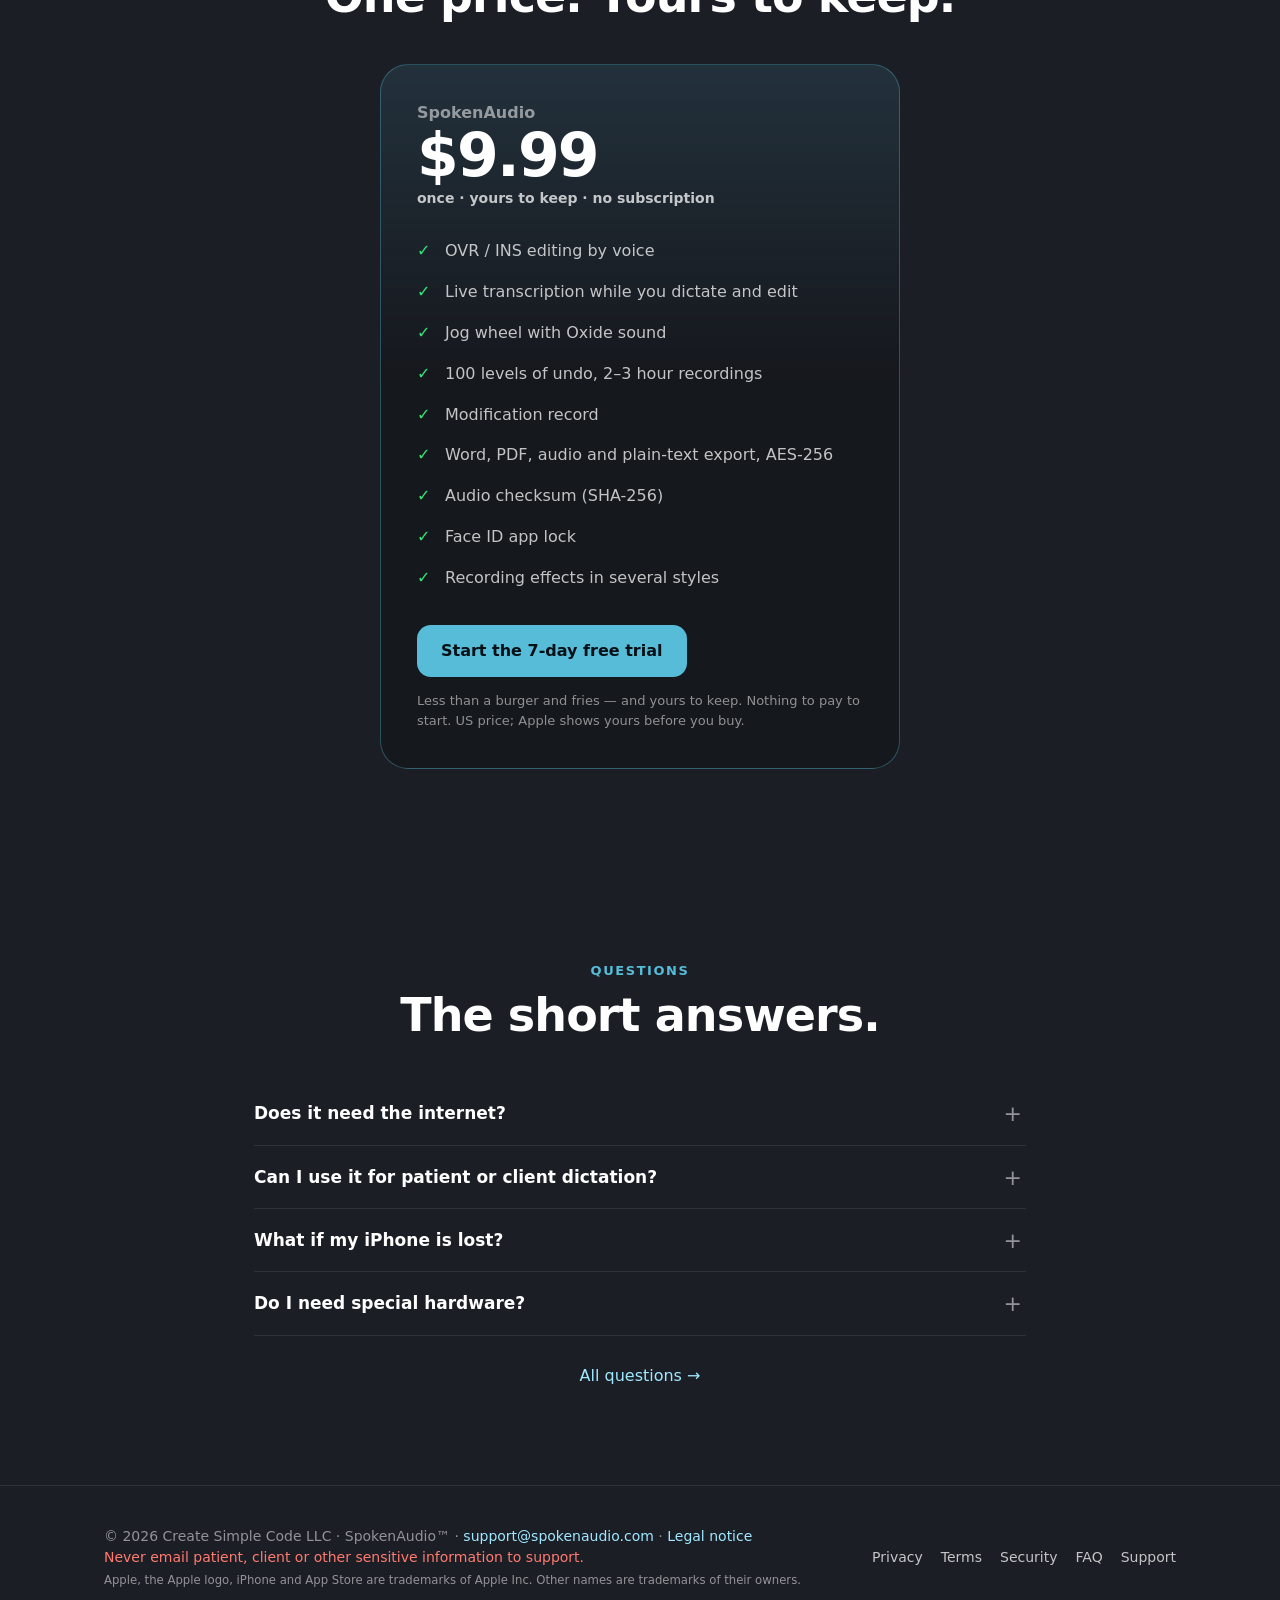
==== commit 47baa242: "Site: legal text and claims after the pre-launch legal review (2.7z-c) FAQ, Terms, Privacy and Secur" ====
--- a/index.html
+++ b/index.html
@@ -52,7 +52,7 @@
 <div class="grid g4">
 <div class="card"><div class="ico">✍︎</div><h3>Live transcript</h3><p>Words appear as you speak — and change live as you correct by voice.</p></div>
 <div class="card"><div class="ico">✈︎</div><h3>Works offline</h3><p>Airplane mode, basements, courtrooms. No Wi-Fi or cell needed to dictate.</p></div>
-<div class="card"><div class="ico">🔐</div><h3>AES-256 on everything</h3><p>Audio, words and the change history — encrypted on your iPhone.</p></div>
+<div class="card"><div class="ico">🔐</div><h3>AES-256 on your recordings</h3><p>Audio, words and the change history — encrypted on your iPhone.</p></div>
 <div class="card"><div class="ico">⊘</div><h3>No account. No tracking.</h3><p>No sign-up, no analytics. We never receive your recordings.</p></div>
 </div>
 </div></section>
@@ -81,7 +81,7 @@
 </div>
 <div class="grid g3">
 <div class="card"><div class="ico">🔐</div><h3>AES-256-GCM encryption</h3><p>Audio, transcript and modification record are encrypted on the iPhone. The key lives in the iPhone's Keychain and can't be used on any other iPhone.</p></div>
-<div class="card"><div class="ico">🛡</div><h3>Face ID, where it matters</h3><p>App lock with auto-lock. With the lock on, Face ID again before anything is deleted or exported. The app switcher shows only the icon, never your words.</p></div>
+<div class="card"><div class="ico">🛡</div><h3>Face ID, where it matters</h3><p>App lock with auto-lock. With the lock on, Face ID again before anything is deleted, and before exporting (once every 5 minutes). The app switcher shows only the icon, never your words.</p></div>
 <div class="card"><div class="ico">⌨︎</div><h3>Apple's keyboard only</h3><p>A keyboard from another app, once given Full Access, can send what you type to its maker. SpokenAudio uses Apple's keyboard for every field.</p></div>
 <div class="card"><div class="ico">✈︎</div><h3>Offline by design</h3><p>No account, no analytics, no ads. After iOS downloads its speech model once, dictation needs no connection at all.</p></div>
 <div class="card"><div class="ico">📤</div><h3>Exports locked too</h3><p>Word, PDF, audio and plain text leave encrypted with AES-256 — one strong password opens them all.</p></div>
@@ -96,7 +96,7 @@
 <h2 style="margin:10px 0 16px">Fix it by voice.<br>The transcript follows live.</h2>
 <p class="lead">Turn the jog wheel back to the mistake — you hear your voice rewind, like a real dictaphone. Press record: <span class="tag ovr">OVR</span> replaces what's wrong, <span class="tag ins">INS</span> adds what you forgot. The transcript updates live while you speak. 100 levels of undo.</p>
 <ul class="bullets">
-<li><b>Jog wheel with Oxide sound</b> — three speeds, skip wedges, tap a word to jump</li>
+<li><b>Jog wheel with Oxide sound</b> — turn to move, faster the further you turn; skip wedges; tap a word to jump</li>
 <li><b>Live words while you dictate</b> — speech recognition built into iOS, on the iPhone</li>
 <li><b>2–3 hour recordings</b> — built and tested for long sessions</li>
 </ul>
@@ -122,8 +122,8 @@
 <section><div class="wrap">
 <div class="sec-head">
 <div class="eyebrow">Records</div>
-<h2>Every change on record.<br>Reviews and audits made simple.</h2>
-<p class="lead">Each OVR and INS edit is logged — when, where in the audio, how long, by whom — and goes out with the export: as a table in Word and PDF, with Word's track changes or the PDF's highlights in the text. A reviewer sees what changed without replaying the whole dictation, for medical charts and legal files alike.</p>
+<h2>Every OVR and INS edit, listed.<br>Reviews and audits made simple.</h2>
+<p class="lead">Each OVR and INS edit is logged — when, where in the audio, how long, under the author name in your Profile — and goes out with the export: as a table in Word and PDF, with Word's track changes or the PDF's highlights in the text. A reviewer sees what changed without replaying the whole dictation, for medical charts and legal files alike.</p>
 </div>
 <div class="table-wrap"><table>
 <thead><tr><th>#</th><th>When</th><th>Type</th><th>At</th><th>Length</th><th>Status</th><th>Author</th></tr></thead>
@@ -138,14 +138,14 @@
 <div class="sec-head">
 <div class="eyebrow">Hand it over — still locked</div>
 <h2>Word with track changes.<br>PDF. Audio. All password-locked.</h2>
-<p class="lead">When the dictation leaves your iPhone, it leaves encrypted. SpokenAudio makes a strong password for you; one password opens every file in the export. Send it a different way — a call, a text, in person. Need a clean copy? One tap: final words only — no markups, no record, nothing extra.</p>
+<p class="lead">Protected exports leave your iPhone encrypted. SpokenAudio makes a strong password for you; one password opens every file in the export. Send it a different way — a call, a text, in person. Need a clean copy? One tap: final words only — no markups, no record, nothing extra.</p>
 </div>
 <div class="grid g3">
 <div class="card"><h3>Word (.docx)</h3><p>Track changes: every OVR and INS appears as a Word revision with author and time. Modification record table at the end.</p><div class="lock">🔒 AES-256 · Office password</div></div>
-<div class="card"><h3>PDF</h3><p>A read-only copy with edits highlighted, the modification record, the audio checksum (SHA-256) and a signature line.</p><div class="lock">🔒 AES-256 · PDF 2.0 password</div></div>
+<div class="card"><h3>PDF</h3><p>A copy to read, print or sign with edits highlighted, the modification record, the audio checksum (SHA-256) and a signature line.</p><div class="lock">🔒 AES-256 · PDF 2.0 password</div></div>
 <div class="card"><h3>Audio and text (.7z)</h3><p>WAV, Apple Lossless or M4A, and the plain-text transcript, in an encrypted archive — even the file names inside stay hidden. A checksum file goes with the audio.</p><div class="lock">🔒 AES-256 · 7-Zip / Keka</div></div>
 </div>
-<p class="note">Audio checksum (SHA-256): every document gives the recording's checksum as WAV, so anyone can confirm later that the audio they hold is the audio the transcript came from.</p>
+<p class="note">Audio checksum (SHA-256): every document gives the recording's checksum as WAV, so anyone can check that an audio file is byte-for-byte the one exported with it. It isn't a signature: it doesn't prove who made the recording or when.</p>
 </div></section>
 
 <section id="compare"><div class="wrap">
@@ -192,7 +192,7 @@
 <section><div class="wrap" style="max-width:820px">
 <div class="sec-head center"><div class="eyebrow">Questions</div><h2 style="margin-top:10px">The short answers.</h2></div>
 <details><summary>Does it need the internet?</summary><div class="a"><p>Only twice: once when iOS downloads its speech model, and to buy or restore. Dictating, editing and exporting work with no connection.</p></div></details>
-<details><summary>Can I use it for patient or client dictation?</summary><div class="a"><p>Yes — it's built for confidential work: speech recognition on the iPhone, AES-256 encryption, Face ID, and we never receive your recordings or words. HIPAA compliance depends on how your practice handles information; check with your compliance officer.</p></div></details>
+<details><summary>Can I use it for patient or client dictation?</summary><div class="a"><p>Many professionals use it: speech recognition on the iPhone, AES-256 encryption, Face ID, and we never receive your recordings or words. Whether it fits your obligations — HIPAA, privilege, GDPR — is your decision; check with your compliance officer.</p></div></details>
 <details><summary>What if my iPhone is lost?</summary><div class="a"><p>A locked iPhone protects your recordings — use a strong passcode and turn on SpokenAudio's app lock.</p></div></details>
 <details><summary>Do I need special hardware?</summary><div class="a"><p>No. The iPhone's microphone, AirPods or a Bluetooth headset — no foot pedal, no recorder, no transcription service.</p></div></details>
 <p class="center" style="margin-top:28px"><a href="/faq/">All questions →</a></p>
@@ -200,7 +200,7 @@
 
 </main>
 <footer><div class="wrap">
-<div>© 2026 Create Simple Code LLC · SpokenAudio™ · <a href="mailto:support@spokenaudio.com">support@spokenaudio.com</a><br><span class="warn">Never email patient, client or other sensitive information to support.</span></div>
+<div>© 2026 Create Simple Code LLC · SpokenAudio™ · <a href="mailto:support@spokenaudio.com">support@spokenaudio.com</a> · <a href="/legal/">Legal notice</a><br><span class="warn">Never email patient, client or other sensitive information to support.</span><br><small>Apple, the Apple logo, iPhone and App Store are trademarks of Apple Inc. Other names are trademarks of their owners.</small></div>
 <nav><a href="/privacy/">Privacy</a><a href="/terms/">Terms</a><a href="/security/">Security</a><a href="/faq/">FAQ</a><a href="/support/">Support</a></nav>
 </div></footer>
 </body>
